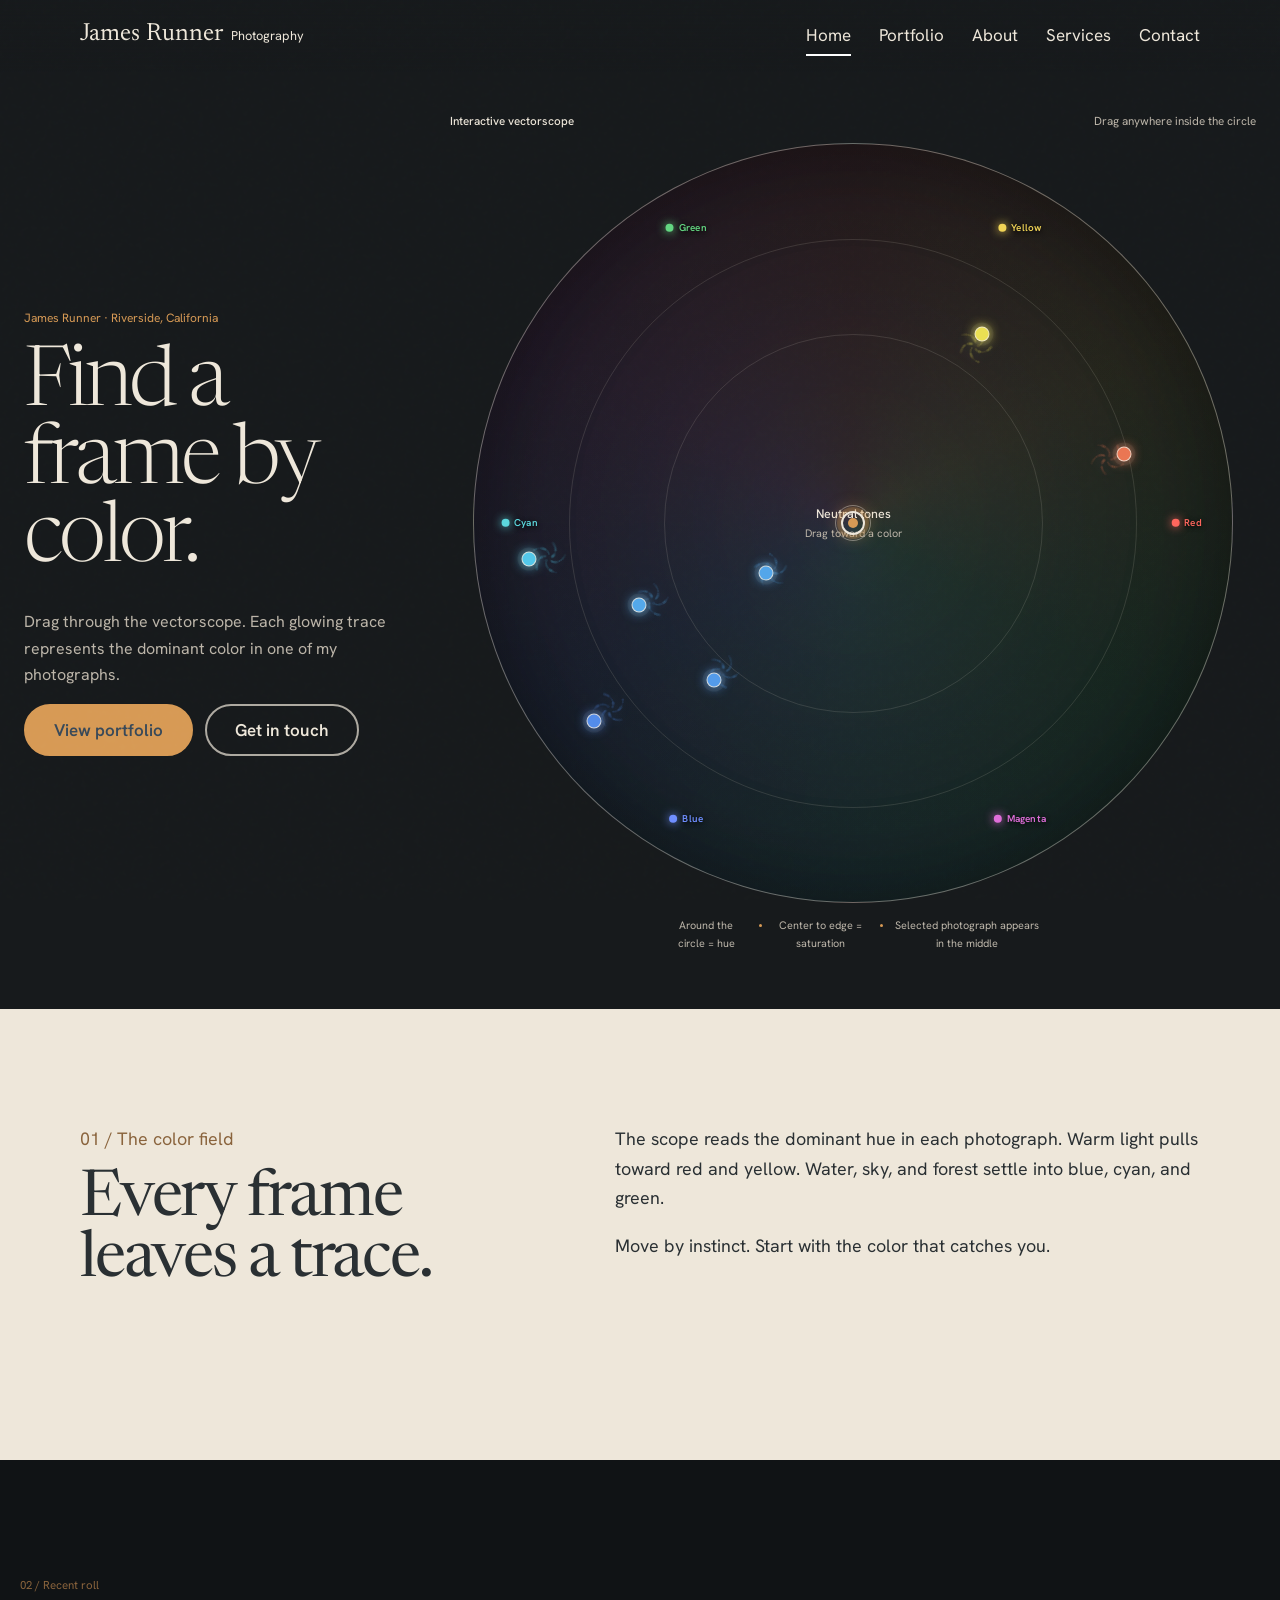
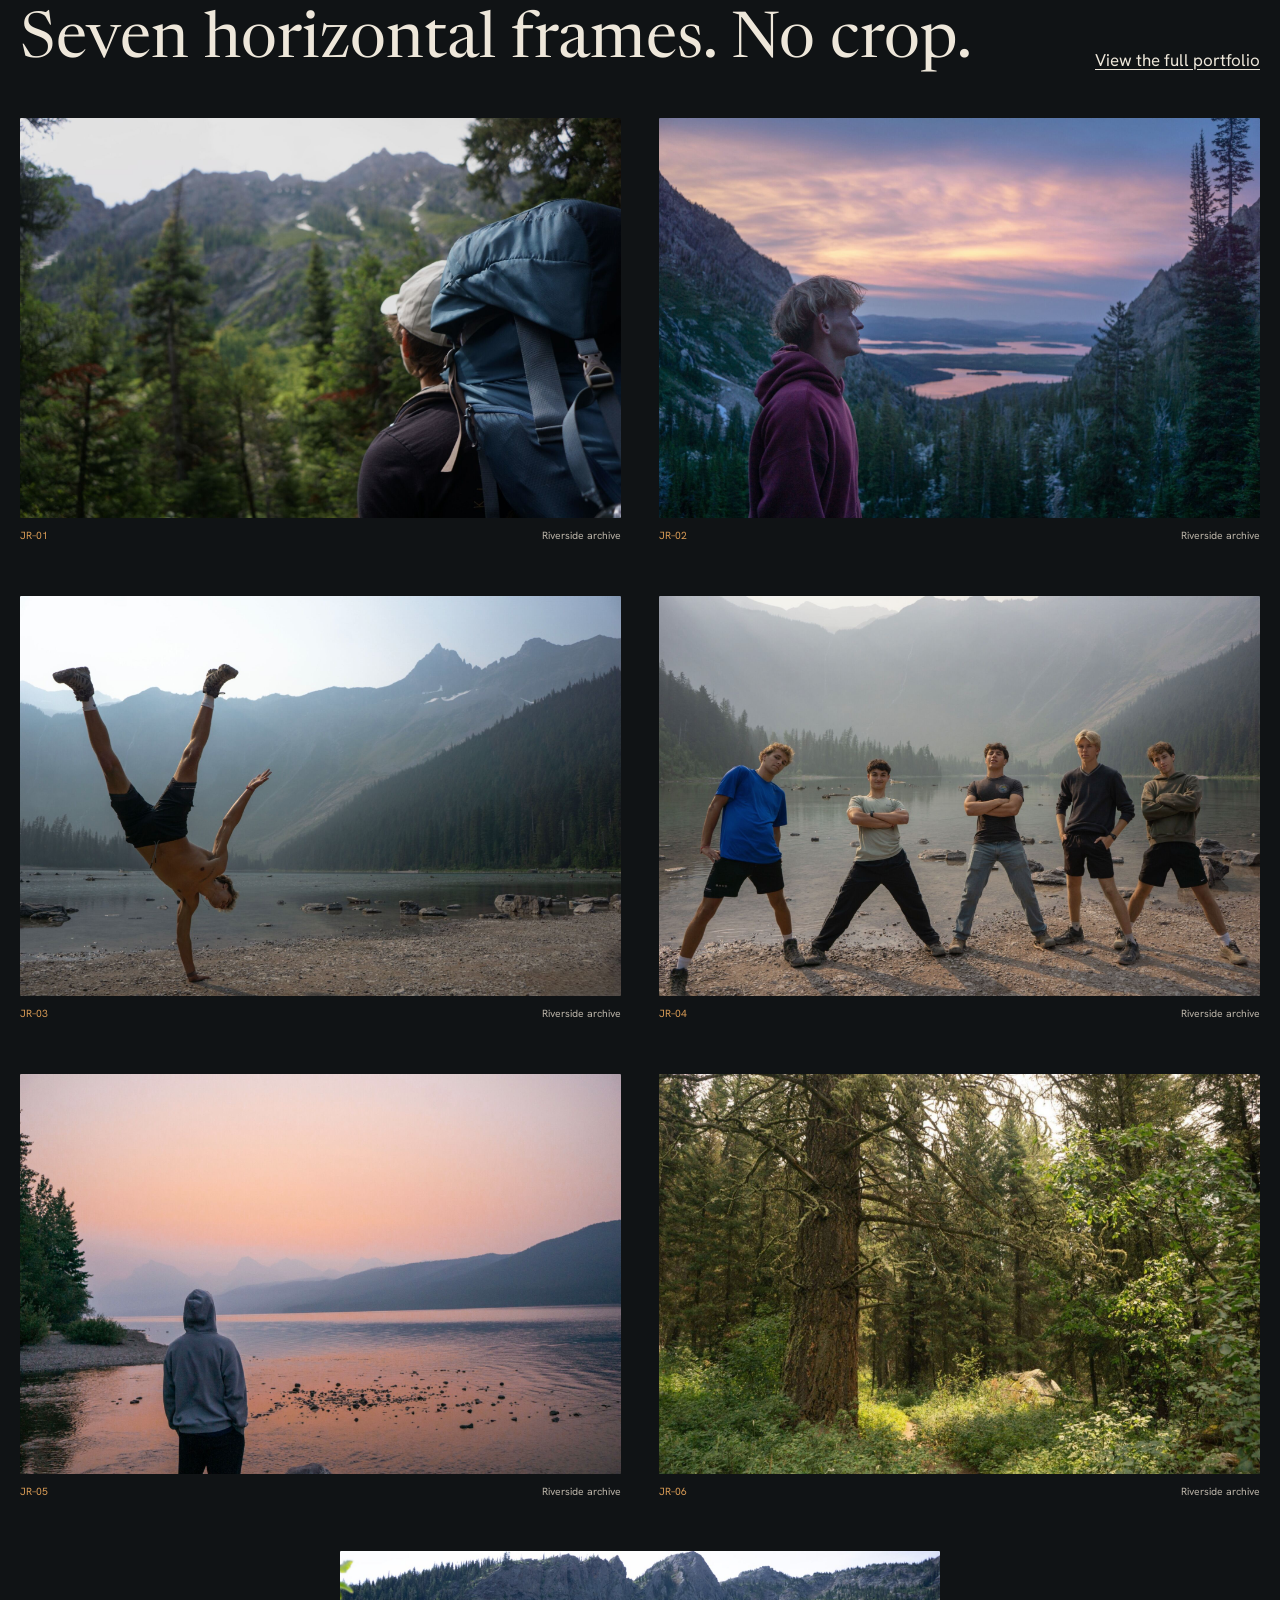
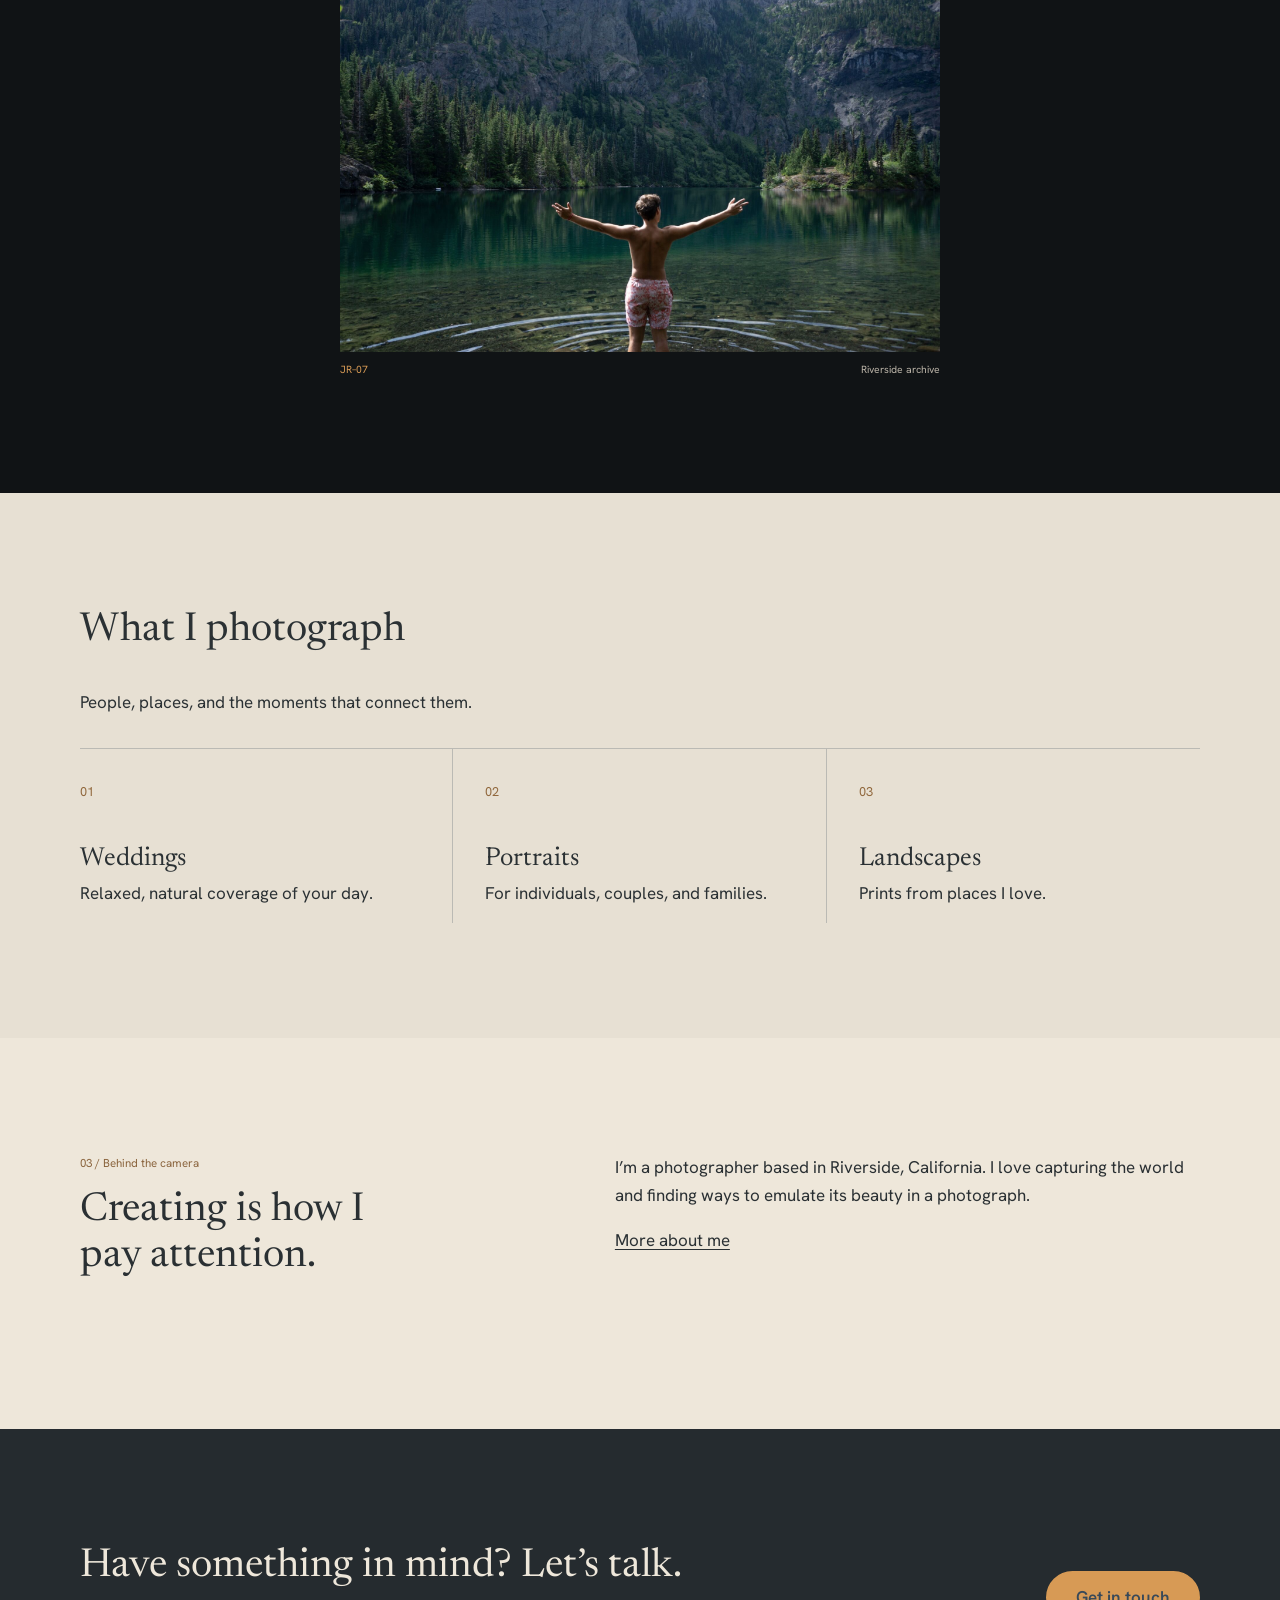
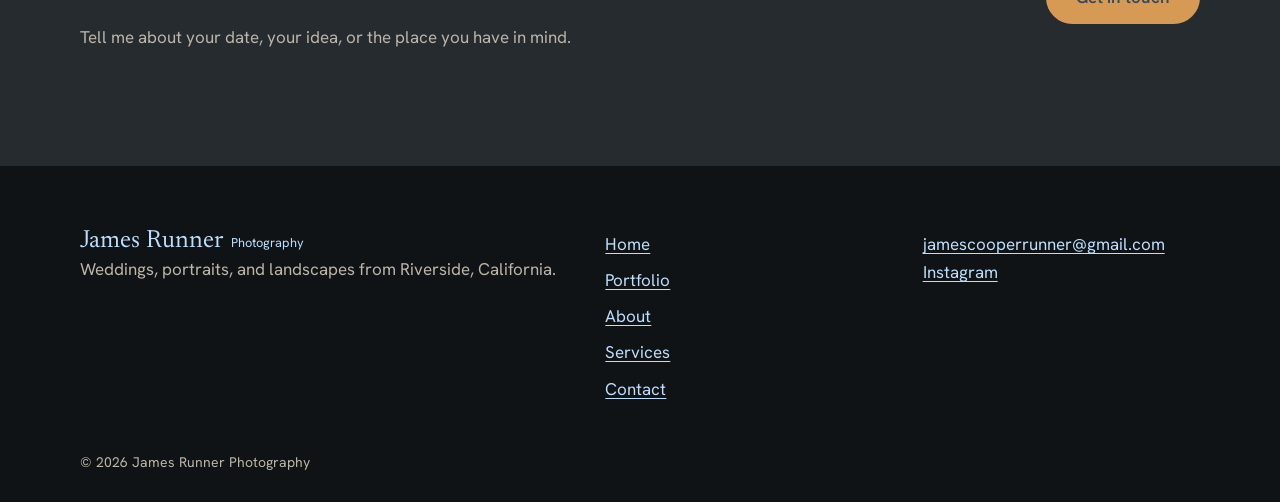
==== index.html @ fe7e08f4 "Add Trajan-style display typography" ====
<!doctype html>
<html lang="en">
<head>
  <meta charset="utf-8"><meta name="viewport" content="width=device-width,initial-scale=1">
  <title>James Runner Photography | Riverside, California</title>
  <meta name="description" content="Wedding, portrait, and landscape photography by James Runner in Riverside, California, arranged through color.">
  <link rel="canonical" href="https://jamesrunnerphotography.com/">
  <meta property="og:title" content="James Runner Photography"><meta property="og:description" content="Photography from Riverside, California, viewed through color.">
  <meta property="og:image" content="https://jamesrunnerphotography.com/images/og-share.jpg"><meta property="og:url" content="https://jamesrunnerphotography.com/"><meta name="twitter:card" content="summary_large_image">
  <link rel="icon" href="favicon.svg"><link rel="preconnect" href="https://fonts.googleapis.com"><link rel="preconnect" href="https://fonts.gstatic.com" crossorigin>
  <link href="https://fonts.googleapis.com/css2?family=Cinzel:wght@400;500;600&family=Hanken+Grotesk:wght@400;500;600&family=Newsreader:opsz,wght@6..72,300;6..72,400;6..72,500&display=swap" rel="stylesheet">
  <link rel="stylesheet" href="css/styles.css?v=20261123-9"><script src="js/main.js?v=20261123-9" defer></script>
  <script type="application/ld+json">{"@context":"https://schema.org","@type":"LocalBusiness","name":"James Runner Photography","url":"https://jamesrunnerphotography.com/","email":"jamescooperrunner@gmail.com","areaServed":"Riverside, California","sameAs":["https://www.instagram.com/jamesrunner.photography/"]}</script>
</head>
<body class="home-page scope-home darkroom-home">
  <a class="skip-link" href="#main">Skip to content</a>
  <header class="site-header"><div class="header-inner">
    <!-- Replace this wordmark with a logo image here if desired. -->
    <a class="wordmark" href="index.html"><strong>James Runner</strong><span>Photography</span></a>
    <button class="menu-button" aria-expanded="false" aria-controls="site-nav" aria-label="Open menu"><svg viewBox="0 0 24 24" fill="none" stroke="currentColor" stroke-width="1.5"><path d="M3 7h18M3 12h18M3 17h18"/></svg></button>
    <nav class="site-nav" id="site-nav"><a href="index.html" aria-current="page">Home</a><a href="portfolio.html">Portfolio</a><a href="about.html">About</a><a href="services.html">Services</a><a href="contact.html">Contact</a></nav>
  </div></header>
  <main id="main">
    <section class="scope-hero">
      <div class="scope-intro">
        <p class="scope-place">James Runner · Riverside, California</p>
        <h1>Find a frame by color.</h1>
        <p>Drag through the vectorscope. Each glowing trace represents the dominant color in one of my photographs.</p>
        <div class="actions"><a class="button primary" href="portfolio.html">View portfolio</a><a class="button light" href="contact.html">Get in touch</a></div>
      </div>
      <div class="vectorscope-wrap">
        <div class="vectorscope-heading"><p><strong>Interactive vectorscope</strong></p><p>Drag anywhere inside the circle</p></div>
        <div class="vectorscope" data-vectorscope aria-label="Interactive color scope. Drag the selector to find photographs with matching colors.">
          <div class="scope-ring ring-one" aria-hidden="true"></div><div class="scope-ring ring-two" aria-hidden="true"></div><div class="scope-crosshair" aria-hidden="true"></div>
          <span class="scope-axis axis-r" aria-hidden="true"><i></i>Red</span><span class="scope-axis axis-y" aria-hidden="true"><i></i>Yellow</span><span class="scope-axis axis-g" aria-hidden="true"><i></i>Green</span><span class="scope-axis axis-c" aria-hidden="true"><i></i>Cyan</span><span class="scope-axis axis-b" aria-hidden="true"><i></i>Blue</span><span class="scope-axis axis-m" aria-hidden="true"><i></i>Magenta</span>
          <canvas class="scope-trace" data-scope-trace width="780" height="780" aria-hidden="true"></canvas>
          <div class="scope-photos" data-scope-photos></div>
          <button class="scope-cursor" data-scope-cursor type="button" aria-label="Color selector. Use arrow keys to move." style="--cursor-x:50%;--cursor-y:50%"><span></span></button>
          <div class="scope-readout" data-scope-readout aria-live="polite"><strong>Neutral</strong><span>Move outward to choose a hue</span></div>
          <button class="scope-result" data-scope-result data-lightbox-category="featured" data-index="0" type="button" hidden aria-label="Open closest color match">
            <img data-scope-result-image src="" alt="">
            <span class="scope-result-caption"><span>Closest color match</span><strong data-scope-result-label></strong></span>
          </button>
          <p class="scope-status" data-scope-status aria-live="polite">Reading the color in each frame…</p>
        </div>
        <p class="scope-note"><span>Around the circle = hue</span><span>Center to edge = saturation</span><span>Selected photograph appears in the middle</span></p>
      </div>
    </section>
    <section class="section scope-explainer"><div class="container split-copy"><div><p class="section-index">01 / The color field</p><h2>Every frame leaves a trace.</h2></div><div><p>The scope reads the dominant hue in each photograph. Warm light pulls toward red and yellow. Water, sky, and forest settle into blue, cyan, and green.</p><p>Move by instinct. Start with the color that catches you.</p></div></div></section>
    <section class="section darkroom-roll"><div class="gallery-container"><div class="roll-heading"><div><p class="section-index">02 / Recent roll</p><h2>Seven horizontal frames. No crop.</h2></div><a href="portfolio.html">View the full portfolio</a></div><div class="contact-sheet" data-contact-sheet></div></div></section>
    <section class="section tint"><div class="container"><div class="section-head"><div><h2>What I photograph</h2><p>People, places, and the moments that connect them.</p></div></div><div class="category-grid quiet-grid">
      <a class="category-link" href="portfolio.html#weddings"><span class="category-number">01</span><h3>Weddings</h3><p>Relaxed, natural coverage of your day.</p></a>
      <a class="category-link" href="portfolio.html#portraits"><span class="category-number">02</span><h3>Portraits</h3><p>For individuals, couples, and families.</p></a>
      <a class="category-link" href="portfolio.html#landscapes"><span class="category-number">03</span><h3>Landscapes</h3><p>Prints from places I love.</p></a>
    </div></div></section>
    <section class="section maker-note"><div class="container split-copy"><div><p class="section-index">03 / Behind the camera</p><h2>Creating is how I pay attention.</h2></div><div><p>I’m a photographer based in Riverside, California. I love capturing the world and finding ways to emulate its beauty in a photograph.</p><a href="about.html">More about me</a></div></div></section>
    <section class="section cta"><div class="container"><div><h2>Have something in mind? Let’s talk.</h2><p>Tell me about your date, your idea, or the place you have in mind.</p></div><a class="button primary" href="contact.html">Get in touch</a></div></section>
  </main>
  <footer class="site-footer"><div class="container"><div class="footer-grid"><div><a class="wordmark" href="index.html"><strong>James Runner</strong><span>Photography</span></a><p>Weddings, portraits, and landscapes from Riverside, California.</p></div><nav class="footer-nav"><a href="index.html">Home</a><a href="portfolio.html">Portfolio</a><a href="about.html">About</a><a href="services.html">Services</a><a href="contact.html">Contact</a></nav><div><a href="mailto:jamescooperrunner@gmail.com">jamescooperrunner@gmail.com</a><p><a class="instagram" href="https://www.instagram.com/jamesrunner.photography/" rel="me">Instagram</a></p></div></div><p class="copyright">© <span data-year>2026</span> James Runner Photography</p></div></footer>
  <div class="lightbox" role="dialog" aria-modal="true" aria-label="Photo viewer" hidden><button class="lightbox-close" aria-label="Close photo viewer">×</button><button class="lightbox-prev" aria-label="Previous photo">‹</button><div class="lightbox-stage"><img class="lightbox-image" alt=""></div><button class="lightbox-next" aria-label="Next photo">›</button><div class="lightbox-meta" aria-live="polite"></div></div>
</body>
</html>
---- css/styles.css ----
:root{--slate:#384959;--steel:#6A89A7;--sky:#88BDF2;--pale:#BDDDFC;--accent:#F5B066;--accent-hover:#F8BC78;--mist:#F7FAFD;--tint:#DEEEFE;--white:#FFF;--line:rgba(106,137,167,.4);--serif:"Newsreader",Georgia,serif;--sans:"Hanken Grotesk",system-ui,sans-serif;--space:clamp(4rem,9vw,7.5rem)}
*{box-sizing:border-box}html{scroll-behavior:smooth}body{margin:0;background:var(--mist);color:var(--slate);font:400 1.0625rem/1.65 var(--sans);overflow-x:hidden}img{display:block;max-width:100%}a{color:inherit;text-decoration-thickness:.08em;text-underline-offset:.18em}a:hover{text-decoration-thickness:.14em}button,input,select,textarea{font:inherit;color:inherit}button{cursor:pointer}h1,h2,h3,p{margin-top:0}h1,h2,h3{font-family:var(--serif);font-weight:400}h1{font-size:clamp(2.25rem,6vw,3.5rem);line-height:1.08}h2{font-size:clamp(1.75rem,4vw,2.5rem);line-height:1.15}h3{font-size:clamp(1.375rem,3vw,1.625rem);line-height:1.2}p{max-width:62ch}.container{width:min(1120px,calc(100% - 40px));margin-inline:auto}.gallery-container{width:min(1320px,calc(100% - 40px));margin-inline:auto}.section{padding-block:var(--space)}.tint{background:var(--tint)}.skip-link{position:fixed;z-index:1000;left:16px;top:12px;transform:translateY(-160%);background:var(--white);padding:10px 16px;border:2px solid var(--slate)}.skip-link:focus{transform:none}.site-header{position:sticky;top:0;z-index:100;height:72px;background:var(--white);border-bottom:1px solid var(--line);transition:background .15s,color .15s}.home-page .site-header{position:fixed;width:100%;background:transparent;border-color:transparent;color:var(--white)}.home-page .site-header.scrolled,.home-page.menu-open .site-header{background:var(--white);border-color:var(--line);color:var(--slate)}.header-inner{width:min(1120px,calc(100% - 40px));height:100%;margin:auto;display:flex;align-items:center;justify-content:space-between;gap:24px}.wordmark{display:flex;align-items:baseline;gap:8px;text-decoration:none}.wordmark strong{font:400 1.55rem/1 var(--serif)}.wordmark span{font-size:.8rem}.site-nav{display:flex;align-items:center;gap:28px}.site-nav a{text-decoration:none;padding-block:20px;position:relative}.site-nav a[aria-current=page]:after{content:"";position:absolute;left:0;right:0;bottom:14px;height:2px;background:currentColor}.menu-button{display:none;min-width:48px;min-height:48px;border:0;background:transparent;color:inherit}.menu-button svg{width:28px;height:28px}.button{display:inline-flex;align-items:center;justify-content:center;min-height:48px;padding:10px 28px;border-radius:999px;border:2px solid var(--slate);font-weight:600;text-decoration:none;transition:background .15s,color .15s,border-color .15s}.button.primary{background:var(--accent);border-color:var(--accent);color:var(--slate)}.button.primary:hover{background:var(--accent-hover);border-color:var(--accent-hover)}.button.secondary{background:transparent}.button.secondary:hover{background:var(--sky);color:var(--slate)}.button.light{border-color:var(--white);color:var(--white)}.button.light:hover{border-color:var(--sky);background:var(--sky);color:var(--slate)}.actions{display:flex;gap:12px;flex-wrap:wrap}.hero{position:relative;min-height:88vh;min-height:88svh;display:flex;align-items:flex-end;color:var(--white);background:var(--slate);overflow:hidden}.hero>.photo-slot{position:absolute;inset:0;border-radius:0;animation:heroIn .6s ease both}.hero:after{content:"";position:absolute;inset:0;background:linear-gradient(90deg,rgba(56,73,89,.82),rgba(56,73,89,.1))}.hero-content{position:relative;z-index:1;padding-bottom:clamp(60px,9vw,112px);padding-top:140px;max-width:760px;animation:textUp .6s .25s ease both}.hero h1{font-size:clamp(2.75rem,8vw,5.5rem);font-weight:300;line-height:1.05;margin-bottom:20px}.hero p{font-size:clamp(1.05rem,2vw,1.25rem);margin-bottom:28px}.page-hero{padding:clamp(64px,8vw,96px) 0 48px;background:var(--mist)}.page-hero p{font-size:1.15rem}.photo-slot{position:relative;width:100%;overflow:hidden;border-radius:2px;background:var(--pale);break-inside:avoid}.photo-slot.alt{background:color-mix(in srgb,var(--sky) 45%,white)}.photo-slot.dark{background:var(--slate);color:var(--pale)}.photo-slot img{position:absolute;inset:0;width:100%;height:100%;object-fit:cover;z-index:2}.placeholder{position:absolute;inset:0;display:grid;place-content:center;text-align:center;padding:20px;color:var(--slate)}.dark .placeholder{color:var(--pale)}.placeholder svg{width:40px;height:40px;margin:0 auto 10px;color:var(--steel);stroke:currentColor;fill:none;stroke-width:1.5}.dark .placeholder svg{color:var(--pale)}.placeholder small{font-size:.875rem;line-height:1.5}.masonry{columns:2;column-gap:12px}.gallery-button{display:block;width:100%;padding:0;border:0;background:none;margin:0 0 12px;break-inside:avoid;border-radius:2px}.gallery-button:hover{opacity:.84}.section-head{display:flex;justify-content:space-between;align-items:end;gap:24px;margin-bottom:32px}.section-head p{margin-bottom:0}.center-action{text-align:center;margin-top:36px}.category-grid{display:grid;grid-template-columns:repeat(3,1fr);gap:24px}.category-link{display:block;text-decoration:none}.category-link .photo-slot{aspect-ratio:4/5;margin-bottom:16px}.category-link h3{margin-bottom:4px}.category-link p{margin-bottom:0}.category-link:hover img{opacity:.88}.split{display:grid;grid-template-columns:minmax(0,.82fr) minmax(0,1.18fr);gap:clamp(40px,7vw,96px);align-items:center}.portrait{aspect-ratio:4/5}.cta{background:var(--slate);color:var(--pale);text-align:left}.cta h2{color:var(--white)}.cta .container{display:flex;align-items:center;justify-content:space-between;gap:40px}.cta p{margin-bottom:0}.site-footer{background:var(--slate);color:var(--pale);padding:64px 0 28px}.footer-grid{display:grid;grid-template-columns:1.4fr .8fr .8fr;gap:40px}.footer-nav{display:grid;gap:8px}.site-footer a{color:var(--pale)}.site-footer a:hover{color:var(--sky)}.instagram{display:inline-flex;align-items:center;gap:8px}.instagram svg{width:20px;height:20px;stroke:currentColor;fill:none;stroke-width:1.5}.copyright{font-size:.875rem;margin:48px 0 0}.tabs{display:flex;gap:28px;border-bottom:1px solid var(--line);margin-bottom:40px;overflow:auto}.tab{min-height:48px;padding:8px 0;border:0;border-bottom:3px solid transparent;background:none;white-space:nowrap}.tab[aria-selected=true]{font-weight:600;border-color:var(--slate)}.tab-panel[hidden]{display:none}.panel-intro{margin-bottom:28px}.panel-link{display:inline-block;margin-top:24px}.lightbox{position:fixed;inset:0;z-index:1000;background:rgba(56,73,89,.96);color:var(--white);display:grid;grid-template-columns:64px 1fr 64px;grid-template-rows:64px 1fr 64px;align-items:center}.lightbox[hidden]{display:none}.lightbox-image{max-width:100%;max-height:calc(100vh - 150px);max-height:calc(100svh - 150px);margin:auto;object-fit:contain}.lightbox-close,.lightbox-prev,.lightbox-next{width:48px;height:48px;border:2px solid var(--pale);border-radius:999px;background:transparent;color:var(--white);font-size:1.6rem}.lightbox-close{grid-column:3;justify-self:center}.lightbox-prev{grid-row:2;justify-self:center}.lightbox-next{grid-column:3;grid-row:2;justify-self:center}.lightbox-stage{grid-column:2;grid-row:2;text-align:center;align-self:stretch;display:grid;place-items:center}.lightbox-meta{grid-column:2;grid-row:3;text-align:center;font-size:.875rem}.principles{display:grid;grid-template-columns:repeat(3,1fr);gap:32px;margin-top:72px;padding-top:48px;border-top:1px solid var(--line)}.principle svg,.check{width:28px;height:28px;stroke:var(--steel);fill:none;stroke-width:1.5}.services{display:grid;grid-template-columns:repeat(3,1fr)}.service{padding:0 32px;border-right:1px solid var(--line)}.service:first-child{padding-left:0}.service:last-child{border-right:0;padding-right:0}.price{font:400 1.7rem/1.2 var(--serif)}.included{list-style:none;padding:0;margin:24px 0 32px}.included li{display:flex;gap:10px;margin-bottom:10px}.included svg{width:20px;height:20px;flex:0 0 20px;stroke:var(--steel);fill:none;stroke-width:1.5}.steps{display:grid;grid-template-columns:repeat(4,1fr);gap:28px;counter-reset:steps}.step{counter-increment:steps;border-top:1px solid var(--line);padding-top:20px}.step:before{content:counter(steps);display:grid;place-items:center;width:36px;height:36px;border:1px solid var(--steel);border-radius:50%;margin-bottom:16px}.faq details{border-top:1px solid var(--line);padding:18px 0}.faq details:last-child{border-bottom:1px solid var(--line)}.faq summary{font-weight:600;cursor:pointer;min-height:44px}.faq p{margin:12px 0 4px}.contact-grid{display:grid;grid-template-columns:minmax(0,1.25fr) minmax(260px,.75fr);gap:clamp(48px,8vw,100px)}.field{margin-bottom:22px}.field label{display:block;font-weight:600;margin-bottom:7px}.field input,.field select,.field textarea{width:100%;background:var(--white);border:1px solid var(--steel);border-radius:6px;padding:12px 14px;min-height:48px}.field textarea{resize:vertical}.helper,.privacy,.error{font-size:.875rem;margin:6px 0 0}.error{color:#87351f}.honeypot{position:absolute!important;left:-9999px!important}.form-status{font-size:1.2rem}.direct-email{font:400 clamp(1.35rem,3vw,2rem)/1.25 var(--serif);overflow-wrap:anywhere}.anchor-offset{scroll-margin-top:100px}:focus-visible{outline:3px solid var(--slate);outline-offset:3px}.hero :focus-visible,.cta :focus-visible,.site-footer :focus-visible,.lightbox :focus-visible,.mobile-panel :focus-visible{outline-color:var(--pale)}
@keyframes heroIn{from{opacity:0}to{opacity:1}}@keyframes textUp{from{opacity:0;transform:translateY(12px)}to{opacity:1;transform:none}}
@media(min-width:721px){.masonry{columns:3}.home-page .site-header:not(.scrolled) .site-nav a[aria-current=page]:after{background:var(--white)}}
@media(max-width:1080px){.services{grid-template-columns:1fr}.service{padding:32px 0;border-right:0;border-bottom:1px solid var(--line)}.service:first-child{padding-top:0}.service:last-child{border-bottom:0}.steps{grid-template-columns:repeat(2,1fr)}}
@media(max-width:720px){.container,.gallery-container,.header-inner{width:min(100% - 40px,1120px)}.site-nav{position:fixed;left:0;right:0;top:72px;background:var(--slate);color:var(--white);padding:20px;display:none;flex-direction:column;align-items:stretch;gap:0}.site-nav.open{display:flex}.site-nav a{font:400 1.8rem/1.2 var(--serif);padding:14px}.site-nav a[aria-current=page]:after{left:14px;right:auto;width:40px;bottom:8px}.menu-button{display:grid;place-items:center}.category-grid,.split,.principles,.contact-grid{grid-template-columns:1fr}.category-grid{gap:44px}.split{gap:36px}.principles{gap:28px}.cta .container{display:block}.cta .button{margin-top:24px}.footer-grid{grid-template-columns:1fr}.section-head{display:block}.steps{grid-template-columns:1fr}.lightbox{grid-template-columns:56px 1fr 56px}.lightbox-image{max-height:calc(100svh - 170px)}.hero:after{background:rgba(56,73,89,.58)}}
@media(prefers-reduced-motion:reduce){html{scroll-behavior:auto}.hero>.photo-slot,.hero-content{animation:none}.site-header,.button{transition:none}}

/* Color-field home */
.scope-home{background:var(--slate)}.scope-home .site-header{color:var(--white)}
.scope-hero{min-height:100vh;min-height:100svh;padding:112px max(20px,calc((100vw - 1440px)/2)) 56px;display:grid;grid-template-columns:minmax(300px,.7fr) minmax(580px,1.3fr);align-items:center;gap:clamp(32px,5vw,88px);background:var(--slate);color:var(--white)}
.scope-intro{position:relative;z-index:4;max-width:560px}.scope-place{color:var(--pale);font-size:.875rem;margin-bottom:18px}.scope-intro h1{font-size:clamp(3.2rem,6.7vw,6.8rem);font-weight:300;line-height:.94;max-width:8.5ch;margin-bottom:28px}.scope-intro>p:not(.scope-place){color:var(--pale);font-size:clamp(1.05rem,1.5vw,1.25rem);max-width:45ch}
.vectorscope-wrap{min-width:0;align-self:center}.vectorscope-heading{display:flex;justify-content:space-between;gap:20px;color:var(--pale);font-size:.875rem;margin-bottom:12px}.vectorscope-heading p{margin:0}
.vectorscope{position:relative;width:min(100%,780px);aspect-ratio:1;margin-inline:auto;border:1px solid rgba(189,221,252,.5);border-radius:50%;background:radial-gradient(circle,rgba(56,73,89,.72) 0 11%,transparent 42%),conic-gradient(rgba(238,194,92,.23) 0 16.666%,rgba(237,104,104,.24) 16.666% 33.333%,rgba(193,105,181,.23) 33.333% 50%,rgba(98,130,216,.24) 50% 66.666%,rgba(77,180,190,.22) 66.666% 83.333%,rgba(91,184,123,.22) 83.333% 100%);touch-action:none}
.scope-ring{position:absolute;border:1px solid rgba(189,221,252,.22);border-radius:50%;inset:25%}.scope-ring.ring-two{inset:12.5%}.scope-crosshair{position:absolute;inset:0;background:linear-gradient(90deg,transparent calc(50% - .5px),rgba(189,221,252,.16) 50%,transparent calc(50% + .5px)),linear-gradient(0deg,transparent calc(50% - .5px),rgba(189,221,252,.16) 50%,transparent calc(50% + .5px));border-radius:50%}
.scope-axis{position:absolute;z-index:1;color:rgba(189,221,252,.72);font-size:.75rem;font-weight:600;transform:translate(-50%,-50%)}.axis-r{left:94%;top:50%}.axis-y{left:72%;top:11%}.axis-g{left:28%;top:11%}.axis-c{left:6%;top:50%}.axis-b{left:28%;top:89%}.axis-m{left:72%;top:89%}
.scope-photos{position:absolute;inset:0}.scope-photo{--x:50%;--y:50%;position:absolute;z-index:3;left:var(--x);top:var(--y);width:clamp(68px,7.8vw,112px);aspect-ratio:3/2;padding:0;border:2px solid rgba(255,255,255,.82);border-radius:2px;background:var(--slate);overflow:hidden;transform:translate(-50%,-50%);transition:opacity .12s,border-color .12s,transform .12s}.scope-photo:hover,.scope-photo:focus-visible{z-index:8;border-color:var(--accent);transform:translate(-50%,-50%) scale(1.08)}.scope-photo img{width:100%;height:100%;object-fit:cover}.scope-photo .scope-swatch{position:absolute;right:5px;bottom:5px;width:12px;height:12px;border:1px solid rgba(255,255,255,.8);border-radius:50%;background:var(--photo-color,var(--steel))}
.scope-status{position:absolute;left:50%;top:50%;transform:translate(-50%,-50%);font-size:.8rem;color:var(--pale);text-align:center}.scope-status[hidden]{display:none}.scope-note{color:var(--pale);font-size:.8rem;text-align:center;margin:14px auto 0}
.scope-trace{position:absolute;inset:3%;width:94%;height:94%;border-radius:50%;opacity:.72;pointer-events:none}
.vectorscope.is-exploring{cursor:crosshair;touch-action:none}
.scope-cursor{--cursor-x:50%;--cursor-y:50%;--cursor-color:var(--pale);position:absolute;z-index:12;left:var(--cursor-x);top:var(--cursor-y);width:30px;height:30px;padding:0;border:2px solid var(--white);border-radius:50%;background:var(--cursor-color);transform:translate(-50%,-50%);box-shadow:0 0 0 7px rgba(255,255,255,.13);touch-action:none;cursor:grab;transition:background .1s,box-shadow .1s}
.scope-cursor:active{cursor:grabbing;box-shadow:0 0 0 10px rgba(255,255,255,.16)}.scope-cursor span{display:none}
.scope-cursor:focus-visible{outline-color:var(--pale)}
.scope-readout{position:absolute;z-index:2;left:50%;top:50%;width:130px;min-height:58px;display:flex;flex-direction:column;justify-content:center;gap:1px;transform:translate(-50%,-50%);text-align:center;color:var(--pale);pointer-events:none}
.scope-readout strong{font-size:.78rem;color:var(--white)}.scope-readout span{font-size:.68rem}
.scope-result{position:absolute;z-index:8;left:50%;top:50%;width:clamp(210px,23vw,310px);margin:0;padding:0;transform:translate(-50%,-50%);border:2px solid var(--accent);border-radius:2px;background:var(--slate);color:var(--pale);overflow:hidden;text-align:left}
.scope-result[hidden]{display:none}.scope-result img{display:block;width:100%;aspect-ratio:3/2;object-fit:cover}.scope-result-caption{display:flex;justify-content:space-between;align-items:baseline;gap:12px;padding:8px 10px;color:var(--pale);font-size:.65rem}.scope-result-caption>span{white-space:nowrap}.scope-result-caption strong{color:var(--white);font-size:.72rem;text-align:right}
.scope-photo.is-match{z-index:7;border-color:var(--accent);opacity:0!important;transform:translate(-50%,-50%) scale(.9)}
.scope-photo.is-second{z-index:7;opacity:.8!important;transform:translate(-50%,-50%) scale(1.03)}
.vectorscope.is-exploring .scope-photo:not(.is-match):not(.is-second){opacity:.1;filter:saturate(.35);transform:translate(-50%,-50%) scale(.88)}
.split-copy{display:grid;grid-template-columns:minmax(260px,.85fr) minmax(320px,1.15fr);gap:clamp(36px,8vw,120px);align-items:start}.split-copy h2{max-width:13ch}.quiet-grid{gap:0;border-top:1px solid var(--line)}.quiet-grid .category-link{padding:32px 32px 16px;border-right:1px solid var(--line)}.quiet-grid .category-link:first-child{padding-left:0}.quiet-grid .category-link:last-child{border-right:0}.category-number{display:block;color:var(--steel);font-size:.8rem;margin-bottom:42px}
@media(max-width:1080px){.scope-hero{grid-template-columns:1fr;padding-top:140px}.scope-intro{max-width:760px}.scope-intro h1{max-width:12ch}.vectorscope{width:min(92vw,760px)}}
@media(max-width:720px){.scope-hero{padding:112px 20px 64px;gap:52px}.scope-intro h1{font-size:clamp(3.25rem,15vw,5.2rem)}.vectorscope-heading{display:block}.vectorscope-heading p+p{margin-top:4px}.vectorscope{width:calc(100vw - 56px)}.scope-photo{width:clamp(62px,21vw,86px)}.scope-note{max-width:32ch}.split-copy{grid-template-columns:1fr;gap:20px}.quiet-grid .category-link,.quiet-grid .category-link:first-child{padding:28px 0;border-right:0;border-bottom:1px solid var(--line)}.quiet-grid .category-link:last-child{border-bottom:0}.category-number{margin-bottom:20px}}

/* Cinematic digital darkroom */
.darkroom-home{--ink:#171a1c;--ink-soft:#202529;--cream:#eee7da;--cream-dim:#bcb5a9;--amber:#d79a55;background:var(--ink);color:var(--cream)}
.darkroom-home:before{content:"";position:fixed;z-index:9999;inset:0;pointer-events:none;opacity:.035;background-image:url("data:image/svg+xml,%3Csvg viewBox='0 0 180 180' xmlns='http://www.w3.org/2000/svg'%3E%3Cfilter id='n'%3E%3CfeTurbulence type='fractalNoise' baseFrequency='.9' numOctaves='3' stitchTiles='stitch'/%3E%3C/filter%3E%3Crect width='100%25' height='100%25' filter='url(%23n)' opacity='.9'/%3E%3C/svg%3E");mix-blend-mode:soft-light}
.darkroom-home .site-header{background:linear-gradient(180deg,rgba(23,26,28,.9),transparent);border-color:transparent;color:var(--cream)}
.darkroom-home .site-header.scrolled,.darkroom-home.menu-open .site-header{background:rgba(23,26,28,.97);border-color:rgba(238,231,218,.16);color:var(--cream)}
.darkroom-home .scope-hero{min-height:100vh;min-height:100svh;padding:112px max(24px,calc((100vw - 1480px)/2)) 56px;grid-template-columns:minmax(300px,.62fr) minmax(610px,1.38fr);gap:clamp(40px,5vw,88px);background:var(--ink)}
.darkroom-home .scope-intro{max-width:500px}.darkroom-home .scope-place{color:var(--amber);font-size:.75rem}.darkroom-home .scope-intro h1{max-width:8ch;font-size:clamp(3.7rem,6.5vw,6.9rem);color:var(--cream);letter-spacing:-.045em}.darkroom-home .scope-intro>p:not(.scope-place){color:var(--cream-dim);font-size:clamp(1rem,1.25vw,1.16rem)}
.darkroom-home .button.primary{background:var(--amber);border-color:var(--amber)}.darkroom-home .button.primary:hover{background:#e5ad6e;border-color:#e5ad6e}.darkroom-home .button.light{border-color:rgba(238,231,218,.7);color:var(--cream)}
.darkroom-home .vectorscope-heading{color:var(--cream-dim);font-size:.73rem}.darkroom-home .vectorscope-heading strong{color:var(--cream);font-weight:500}
.darkroom-home .vectorscope{width:min(100%,760px);background:radial-gradient(circle,rgba(238,231,218,.035) 0 2%,transparent 2.5%),conic-gradient(from 0deg,rgba(239,77,77,.08),rgba(238,200,72,.08),rgba(64,210,112,.08),rgba(65,207,213,.08),rgba(79,116,232,.09),rgba(214,76,208,.08),rgba(239,77,77,.08)),radial-gradient(circle,rgba(40,47,51,.58),rgba(10,12,14,.94));border-color:rgba(238,231,218,.38);box-shadow:inset 0 0 90px rgba(0,0,0,.34)}
.darkroom-home .scope-ring{border-color:rgba(238,231,218,.13)}.darkroom-home .scope-crosshair{background:linear-gradient(90deg,transparent calc(50% - .5px),rgba(238,231,218,.11) 50%,transparent calc(50% + .5px)),linear-gradient(0deg,transparent calc(50% - .5px),rgba(238,231,218,.11) 50%,transparent calc(50% + .5px))}
.darkroom-home .scope-axis{display:flex;align-items:center;gap:5px;color:var(--cream);font-size:.62rem;letter-spacing:.02em;text-shadow:0 1px 5px #000}.darkroom-home .scope-axis i{display:block;width:8px;height:8px;border-radius:50%;background:currentColor;box-shadow:0 0 10px currentColor}.darkroom-home .axis-r{color:#ff665d}.darkroom-home .axis-y{color:#f1d456}.darkroom-home .axis-g{color:#63d681}.darkroom-home .axis-c{color:#5bd7dd}.darkroom-home .axis-b{color:#6f8eff}.darkroom-home .axis-m{color:#df6ed9}.darkroom-home .scope-trace{opacity:1;filter:drop-shadow(0 0 5px rgba(136,189,242,.42))}
.darkroom-home .scope-photo{width:15px;height:15px;aspect-ratio:1;border:1px solid rgba(238,231,218,.8);border-radius:50%;background:var(--photo-color,var(--amber));box-shadow:0 0 0 4px rgba(238,231,218,.06),0 0 12px var(--photo-color,var(--amber));overflow:visible}
.darkroom-home .scope-photo img,.darkroom-home .scope-photo .scope-swatch{display:none}.darkroom-home .scope-photo:hover,.darkroom-home .scope-photo:focus-visible{width:22px;height:22px;background:var(--photo-color);border-color:var(--cream);transform:translate(-50%,-50%)}
.darkroom-home .scope-photo.is-match{opacity:0!important}.darkroom-home .scope-photo.is-second{opacity:1!important;transform:translate(-50%,-50%) scale(1.25)}.darkroom-home .vectorscope.is-exploring .scope-photo:not(.is-match):not(.is-second){opacity:.28;filter:none;transform:translate(-50%,-50%)}
.darkroom-home .scope-cursor{width:24px;height:24px;background:transparent;border:2px solid var(--cream);box-shadow:0 0 0 4px rgba(215,154,85,.25),0 0 18px rgba(215,154,85,.7)}.darkroom-home .scope-cursor:before{content:"";position:absolute;inset:5px;border-radius:50%;background:var(--amber)}.darkroom-home .scope-cursor:after{content:"";position:absolute;inset:-8px;border:1px solid rgba(238,231,218,.4);border-radius:50%}.darkroom-home .scope-cursor:active{box-shadow:0 0 0 9px rgba(215,154,85,.18)}
.darkroom-home .scope-readout{color:var(--cream-dim)}.darkroom-home .scope-readout strong{color:var(--cream);font-weight:500}
.darkroom-home .scope-result{z-index:8;width:clamp(260px,27vw,390px);border:1px solid rgba(238,231,218,.58);background:#101315;color:var(--cream);box-shadow:0 18px 70px rgba(0,0,0,.42)}
.darkroom-home .scope-result img{aspect-ratio:3/2}.darkroom-home .scope-result-caption{border-top:1px solid rgba(238,231,218,.12);padding:9px 11px;color:var(--cream-dim);font-size:.62rem}.darkroom-home .scope-result-caption strong{color:var(--amber);font-weight:500}
.darkroom-home .scope-note{display:flex;justify-content:center;gap:28px;color:var(--cream-dim);font-size:.68rem}.darkroom-home .scope-note span{position:relative}.darkroom-home .scope-note span+span:before{content:"";position:absolute;left:-15px;top:.65em;width:3px;height:3px;border-radius:50%;background:var(--amber)}
.darkroom-home .scope-explainer{background:var(--cream);color:#2a3033}.section-index{margin-bottom:16px;color:#8a643d;font-size:.72rem}.darkroom-home .scope-explainer h2{font-size:clamp(2.6rem,5vw,5.2rem);line-height:.95;letter-spacing:-.035em}.darkroom-home .scope-explainer p{font-size:clamp(1rem,1.4vw,1.18rem)}
.darkroom-roll{background:#101315;color:var(--cream)}.roll-heading{display:flex;align-items:end;justify-content:space-between;gap:30px;margin-bottom:44px}.roll-heading h2{font-size:clamp(2.5rem,5vw,5rem);line-height:1;margin:0}.roll-heading a{color:var(--cream)}
.contact-sheet{display:grid;grid-template-columns:repeat(2,minmax(0,1fr));gap:clamp(26px,4vw,58px) clamp(18px,3vw,40px)}.contact-frame{position:relative;padding:0;border:0;background:transparent;color:var(--cream);text-align:left}.contact-frame:last-child{grid-column:1/-1;width:calc(50% - clamp(9px,1.5vw,20px));justify-self:center}.contact-frame img{display:block;width:100%;height:auto;aspect-ratio:auto;object-fit:contain;border-radius:1px;filter:saturate(.92);transition:filter .12s,opacity .12s}.contact-frame:hover img,.contact-frame:focus-visible img{filter:saturate(1.08)}.frame-meta{display:flex;justify-content:space-between;padding-top:9px;color:var(--cream-dim);font-size:.65rem}.frame-meta span:first-child{color:var(--amber)}
.darkroom-home .tint{background:#e7e0d3;color:#2b3134}.darkroom-home .quiet-grid{border-color:rgba(56,73,89,.25)}.darkroom-home .quiet-grid .category-link{border-color:rgba(56,73,89,.25)}.darkroom-home .category-number{color:#91683d}
.darkroom-home main>.section:not(.scope-explainer):not(.darkroom-roll):not(.tint):not(.cta){background:var(--cream);color:#2a3033}
.darkroom-home .cta{background:#252b2f;color:var(--cream-dim)}.darkroom-home .cta h2{color:var(--cream)}.darkroom-home .site-footer{background:#101315;color:var(--cream-dim)}
@media(max-width:1080px){.darkroom-home .scope-hero{grid-template-columns:1fr;padding-top:132px}.darkroom-home .scope-intro{max-width:720px}.darkroom-home .scope-intro h1{max-width:10ch}.darkroom-home .vectorscope{width:min(88vw,760px)}}
@media(max-width:720px){.darkroom-home .scope-hero{padding:108px 20px 54px}.darkroom-home .scope-intro h1{font-size:clamp(3.4rem,16vw,5.4rem)}.darkroom-home .vectorscope{width:calc(100vw - 48px)}.darkroom-home .scope-result{width:min(65vw,270px)}.darkroom-home .scope-axis{font-size:0}.darkroom-home .scope-axis i{width:9px;height:9px}.darkroom-home .scope-note{display:block;text-align:left}.darkroom-home .scope-note span{display:block;margin:4px 0}.darkroom-home .scope-note span+span:before{display:none}.roll-heading{display:block}.roll-heading a{display:inline-block;margin-top:18px}.contact-sheet{grid-template-columns:1fr;gap:30px}.contact-frame:last-child{grid-column:auto;width:100%}}
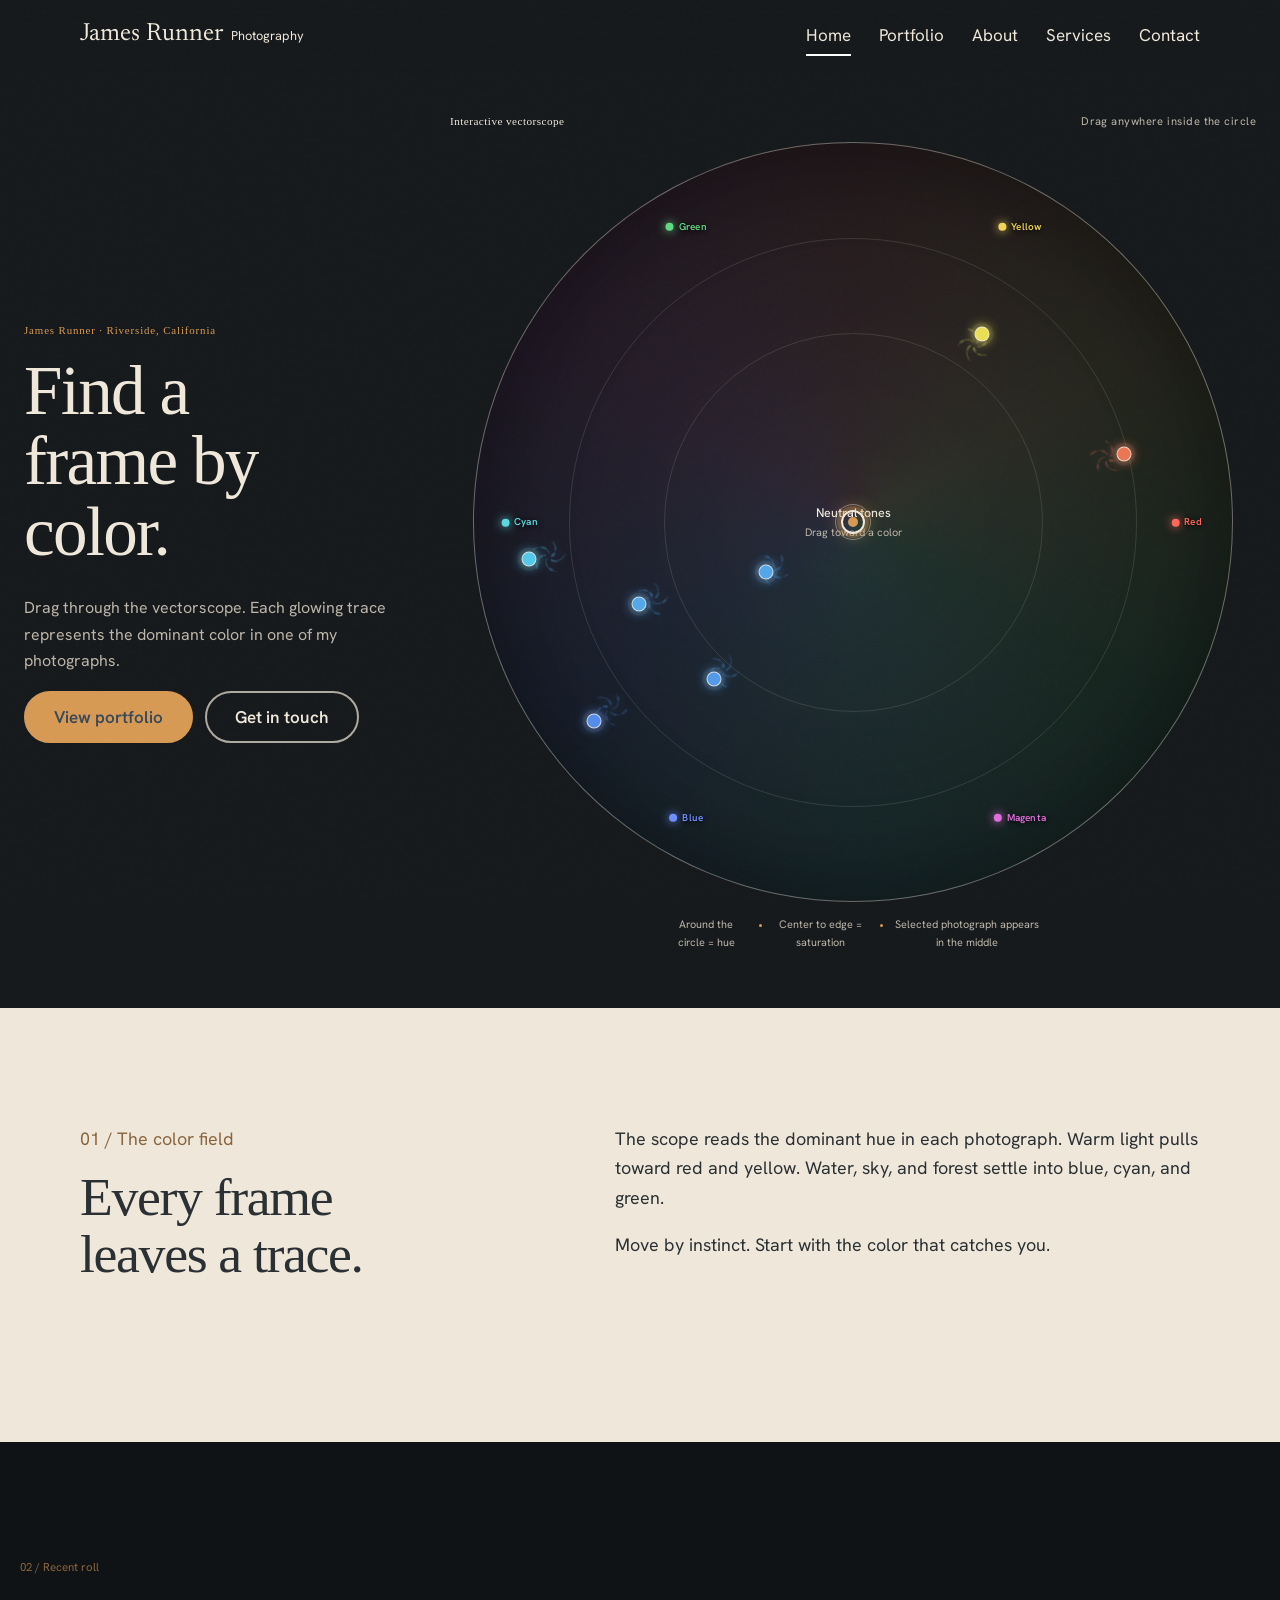
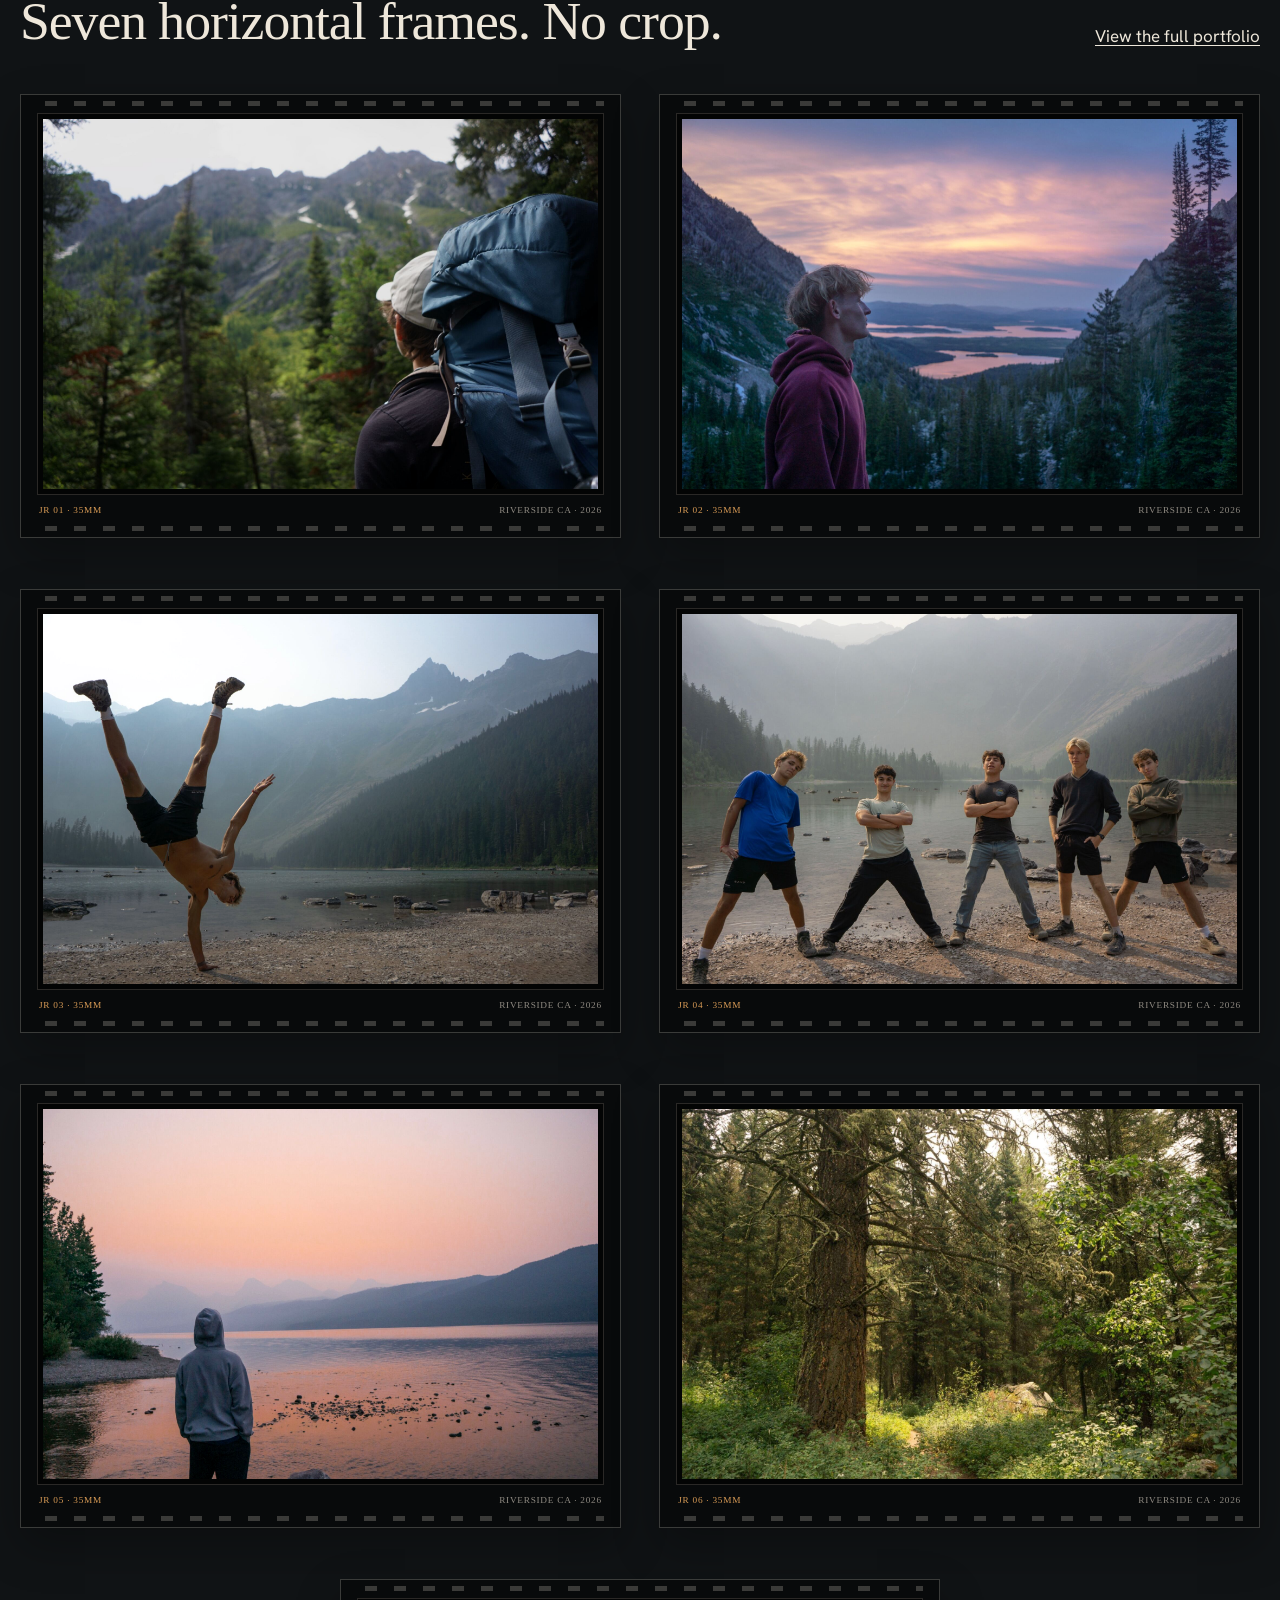
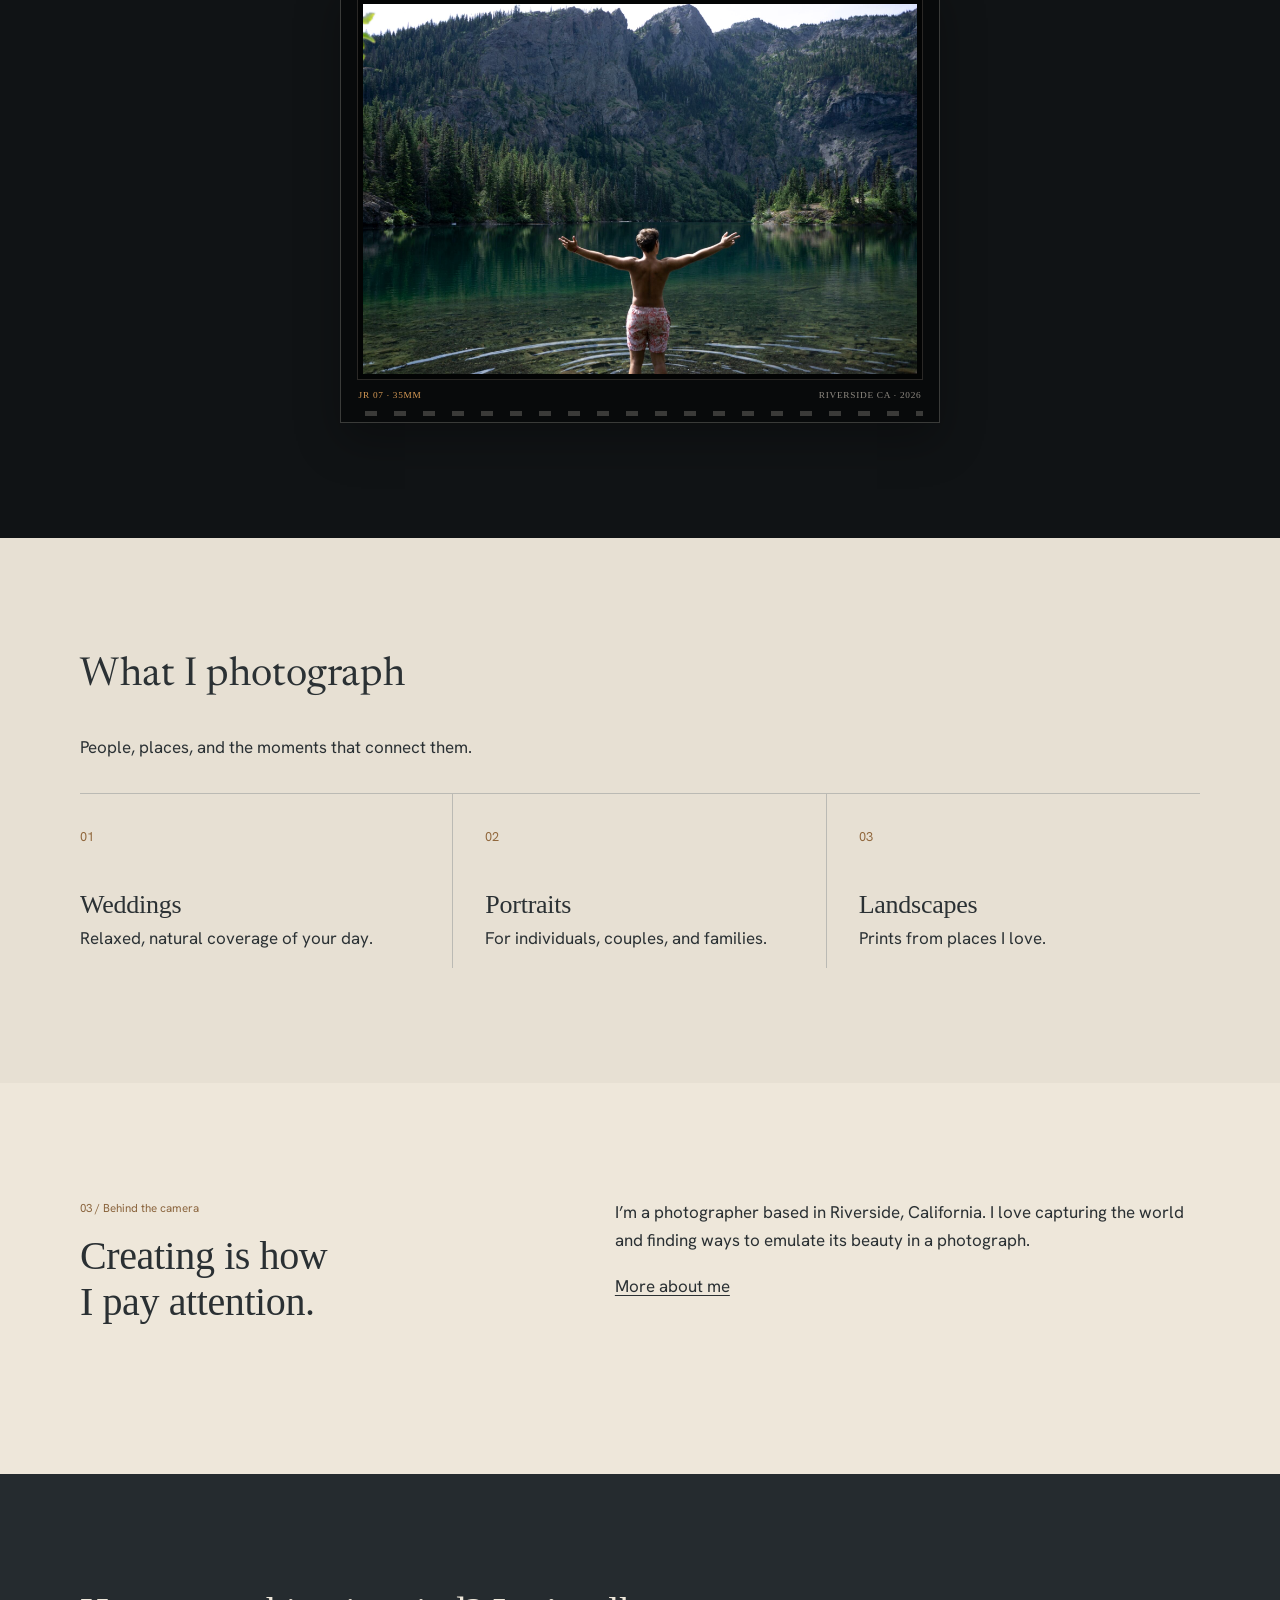
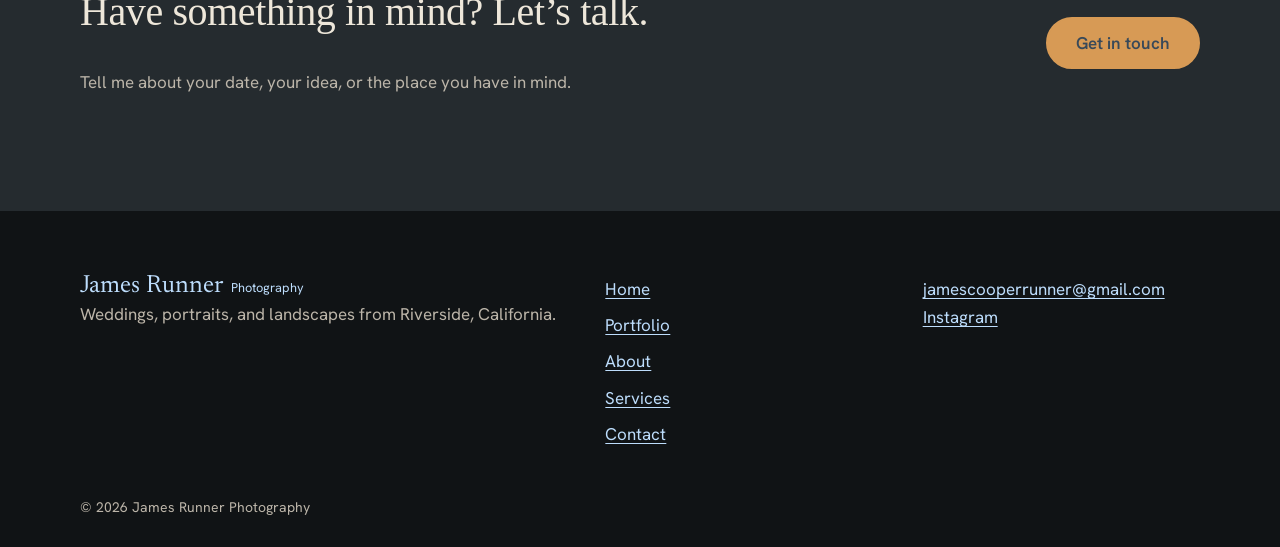
==== commit a6687dbd: "Load Ribes display typography" ====
--- a/index.html
+++ b/index.html
@@ -8,8 +8,8 @@
   <meta property="og:title" content="James Runner Photography"><meta property="og:description" content="Photography from Riverside, California, viewed through color.">
   <meta property="og:image" content="https://jamesrunnerphotography.com/images/og-share.jpg"><meta property="og:url" content="https://jamesrunnerphotography.com/"><meta name="twitter:card" content="summary_large_image">
   <link rel="icon" href="favicon.svg"><link rel="preconnect" href="https://fonts.googleapis.com"><link rel="preconnect" href="https://fonts.gstatic.com" crossorigin>
-  <link href="https://fonts.googleapis.com/css2?family=Cinzel:wght@400;500;600&family=Hanken+Grotesk:wght@400;500;600&family=Newsreader:opsz,wght@6..72,300;6..72,400;6..72,500&display=swap" rel="stylesheet">
-  <link rel="stylesheet" href="css/styles.css?v=20261123-9"><script src="js/main.js?v=20261123-9" defer></script>
+  <link href="https://fonts.googleapis.com/css2?family=Hanken+Grotesk:wght@400;500;600&family=Newsreader:opsz,wght@6..72,300;6..72,400;6..72,500&display=swap" rel="stylesheet">
+  <link rel="stylesheet" href="css/styles.css?v=20261123-10"><script src="js/main.js?v=20261123-9" defer></script>
   <script type="application/ld+json">{"@context":"https://schema.org","@type":"LocalBusiness","name":"James Runner Photography","url":"https://jamesrunnerphotography.com/","email":"jamescooperrunner@gmail.com","areaServed":"Riverside, California","sameAs":["https://www.instagram.com/jamesrunner.photography/"]}</script>
 </head>
 <body class="home-page scope-home darkroom-home">
--- a/css/styles.css
+++ b/css/styles.css
@@ -33,14 +33,14 @@
 @media(max-width:720px){.scope-hero{padding:112px 20px 64px;gap:52px}.scope-intro h1{font-size:clamp(3.25rem,15vw,5.2rem)}.vectorscope-heading{display:block}.vectorscope-heading p+p{margin-top:4px}.vectorscope{width:calc(100vw - 56px)}.scope-photo{width:clamp(62px,21vw,86px)}.scope-note{max-width:32ch}.split-copy{grid-template-columns:1fr;gap:20px}.quiet-grid .category-link,.quiet-grid .category-link:first-child{padding:28px 0;border-right:0;border-bottom:1px solid var(--line)}.quiet-grid .category-link:last-child{border-bottom:0}.category-number{margin-bottom:20px}}
 
 /* Cinematic digital darkroom */
-.darkroom-home{--ink:#171a1c;--ink-soft:#202529;--cream:#eee7da;--cream-dim:#bcb5a9;--amber:#d79a55;background:var(--ink);color:var(--cream)}
+.darkroom-home{--ink:#171a1c;--ink-soft:#202529;--cream:#eee7da;--cream-dim:#bcb5a9;--amber:#d79a55;--display:"Trajan Pro 3","Trajan Pro","Cinzel",Georgia,serif;background:var(--ink);color:var(--cream)}
 .darkroom-home:before{content:"";position:fixed;z-index:9999;inset:0;pointer-events:none;opacity:.035;background-image:url("data:image/svg+xml,%3Csvg viewBox='0 0 180 180' xmlns='http://www.w3.org/2000/svg'%3E%3Cfilter id='n'%3E%3CfeTurbulence type='fractalNoise' baseFrequency='.9' numOctaves='3' stitchTiles='stitch'/%3E%3C/filter%3E%3Crect width='100%25' height='100%25' filter='url(%23n)' opacity='.9'/%3E%3C/svg%3E");mix-blend-mode:soft-light}
 .darkroom-home .site-header{background:linear-gradient(180deg,rgba(23,26,28,.9),transparent);border-color:transparent;color:var(--cream)}
 .darkroom-home .site-header.scrolled,.darkroom-home.menu-open .site-header{background:rgba(23,26,28,.97);border-color:rgba(238,231,218,.16);color:var(--cream)}
 .darkroom-home .scope-hero{min-height:100vh;min-height:100svh;padding:112px max(24px,calc((100vw - 1480px)/2)) 56px;grid-template-columns:minmax(300px,.62fr) minmax(610px,1.38fr);gap:clamp(40px,5vw,88px);background:var(--ink)}
-.darkroom-home .scope-intro{max-width:500px}.darkroom-home .scope-place{color:var(--amber);font-size:.75rem}.darkroom-home .scope-intro h1{max-width:8ch;font-size:clamp(3.7rem,6.5vw,6.9rem);color:var(--cream);letter-spacing:-.045em}.darkroom-home .scope-intro>p:not(.scope-place){color:var(--cream-dim);font-size:clamp(1rem,1.25vw,1.16rem)}
+.darkroom-home .scope-intro{max-width:500px}.darkroom-home .scope-place{color:var(--amber);font:500 .68rem/1.5 var(--display);letter-spacing:.08em}.darkroom-home .scope-intro h1{max-width:9ch;font:400 clamp(3rem,5.4vw,5.8rem)/1.02 var(--display);color:var(--cream);letter-spacing:-.025em}.darkroom-home .scope-intro>p:not(.scope-place){color:var(--cream-dim);font-size:clamp(1rem,1.25vw,1.16rem)}
 .darkroom-home .button.primary{background:var(--amber);border-color:var(--amber)}.darkroom-home .button.primary:hover{background:#e5ad6e;border-color:#e5ad6e}.darkroom-home .button.light{border-color:rgba(238,231,218,.7);color:var(--cream)}
-.darkroom-home .vectorscope-heading{color:var(--cream-dim);font-size:.73rem}.darkroom-home .vectorscope-heading strong{color:var(--cream);font-weight:500}
+.darkroom-home .vectorscope-heading{color:var(--cream-dim);font-size:.7rem;letter-spacing:.04em}.darkroom-home .vectorscope-heading strong{color:var(--cream);font-family:var(--display);font-weight:500}
 .darkroom-home .vectorscope{width:min(100%,760px);background:radial-gradient(circle,rgba(238,231,218,.035) 0 2%,transparent 2.5%),conic-gradient(from 0deg,rgba(239,77,77,.08),rgba(238,200,72,.08),rgba(64,210,112,.08),rgba(65,207,213,.08),rgba(79,116,232,.09),rgba(214,76,208,.08),rgba(239,77,77,.08)),radial-gradient(circle,rgba(40,47,51,.58),rgba(10,12,14,.94));border-color:rgba(238,231,218,.38);box-shadow:inset 0 0 90px rgba(0,0,0,.34)}
 .darkroom-home .scope-ring{border-color:rgba(238,231,218,.13)}.darkroom-home .scope-crosshair{background:linear-gradient(90deg,transparent calc(50% - .5px),rgba(238,231,218,.11) 50%,transparent calc(50% + .5px)),linear-gradient(0deg,transparent calc(50% - .5px),rgba(238,231,218,.11) 50%,transparent calc(50% + .5px))}
 .darkroom-home .scope-axis{display:flex;align-items:center;gap:5px;color:var(--cream);font-size:.62rem;letter-spacing:.02em;text-shadow:0 1px 5px #000}.darkroom-home .scope-axis i{display:block;width:8px;height:8px;border-radius:50%;background:currentColor;box-shadow:0 0 10px currentColor}.darkroom-home .axis-r{color:#ff665d}.darkroom-home .axis-y{color:#f1d456}.darkroom-home .axis-g{color:#63d681}.darkroom-home .axis-c{color:#5bd7dd}.darkroom-home .axis-b{color:#6f8eff}.darkroom-home .axis-m{color:#df6ed9}.darkroom-home .scope-trace{opacity:1;filter:drop-shadow(0 0 5px rgba(136,189,242,.42))}
@@ -52,11 +52,11 @@
 .darkroom-home .scope-result{z-index:8;width:clamp(260px,27vw,390px);border:1px solid rgba(238,231,218,.58);background:#101315;color:var(--cream);box-shadow:0 18px 70px rgba(0,0,0,.42)}
 .darkroom-home .scope-result img{aspect-ratio:3/2}.darkroom-home .scope-result-caption{border-top:1px solid rgba(238,231,218,.12);padding:9px 11px;color:var(--cream-dim);font-size:.62rem}.darkroom-home .scope-result-caption strong{color:var(--amber);font-weight:500}
 .darkroom-home .scope-note{display:flex;justify-content:center;gap:28px;color:var(--cream-dim);font-size:.68rem}.darkroom-home .scope-note span{position:relative}.darkroom-home .scope-note span+span:before{content:"";position:absolute;left:-15px;top:.65em;width:3px;height:3px;border-radius:50%;background:var(--amber)}
-.darkroom-home .scope-explainer{background:var(--cream);color:#2a3033}.section-index{margin-bottom:16px;color:#8a643d;font-size:.72rem}.darkroom-home .scope-explainer h2{font-size:clamp(2.6rem,5vw,5.2rem);line-height:.95;letter-spacing:-.035em}.darkroom-home .scope-explainer p{font-size:clamp(1rem,1.4vw,1.18rem)}
-.darkroom-roll{background:#101315;color:var(--cream)}.roll-heading{display:flex;align-items:end;justify-content:space-between;gap:30px;margin-bottom:44px}.roll-heading h2{font-size:clamp(2.5rem,5vw,5rem);line-height:1;margin:0}.roll-heading a{color:var(--cream)}
-.contact-sheet{display:grid;grid-template-columns:repeat(2,minmax(0,1fr));gap:clamp(26px,4vw,58px) clamp(18px,3vw,40px)}.contact-frame{position:relative;padding:0;border:0;background:transparent;color:var(--cream);text-align:left}.contact-frame:last-child{grid-column:1/-1;width:calc(50% - clamp(9px,1.5vw,20px));justify-self:center}.contact-frame img{display:block;width:100%;height:auto;aspect-ratio:auto;object-fit:contain;border-radius:1px;filter:saturate(.92);transition:filter .12s,opacity .12s}.contact-frame:hover img,.contact-frame:focus-visible img{filter:saturate(1.08)}.frame-meta{display:flex;justify-content:space-between;padding-top:9px;color:var(--cream-dim);font-size:.65rem}.frame-meta span:first-child{color:var(--amber)}
+.darkroom-home .scope-explainer{background:var(--cream);color:#2a3033}.section-index{margin-bottom:16px;color:#8a643d;font-size:.72rem}.darkroom-home .scope-explainer h2{font:400 clamp(2.1rem,4.2vw,4.4rem)/1.05 var(--display);letter-spacing:-.025em}.darkroom-home .scope-explainer p{font-size:clamp(1rem,1.4vw,1.18rem)}
+.darkroom-roll{background:#101315;color:var(--cream)}.roll-heading{display:flex;align-items:end;justify-content:space-between;gap:30px;margin-bottom:44px}.roll-heading h2{font:400 clamp(2.1rem,4.2vw,4.2rem)/1.08 var(--display);margin:0;letter-spacing:-.02em}.roll-heading a{color:var(--cream)}
+.contact-sheet{display:grid;grid-template-columns:repeat(2,minmax(0,1fr));gap:clamp(30px,4vw,64px) clamp(18px,3vw,40px)}.contact-frame{position:relative;padding:18px 16px 16px;border:1px solid rgba(238,231,218,.22);background:#080a0b;color:var(--cream);text-align:left;box-shadow:0 18px 42px rgba(0,0,0,.28)}.contact-frame:last-child{grid-column:1/-1;width:calc(50% - clamp(9px,1.5vw,20px));justify-self:center}.frame-window{display:block;padding:5px;background:#030404;border:1px solid rgba(238,231,218,.16);overflow:hidden}.contact-frame img{display:block;width:100%;height:auto;aspect-ratio:auto;object-fit:contain;filter:saturate(.92) contrast(1.02);transition:filter .12s,opacity .12s,transform .18s}.contact-frame:hover img,.contact-frame:focus-visible img{filter:saturate(1.08) contrast(1.03);transform:scale(1.008)}.film-edge{position:absolute;left:16px;right:16px;height:5px;background:repeating-linear-gradient(90deg,transparent 0 8px,rgba(238,231,218,.42) 8px 20px,transparent 20px 29px);opacity:.52}.film-edge-top{top:6px}.film-edge-bottom{bottom:6px}.frame-meta{display:flex;justify-content:space-between;padding:9px 2px 5px;color:#8f8a82;font:500 .58rem/1.3 var(--display);letter-spacing:.08em}.frame-meta span:first-child{color:var(--amber)}
 .darkroom-home .tint{background:#e7e0d3;color:#2b3134}.darkroom-home .quiet-grid{border-color:rgba(56,73,89,.25)}.darkroom-home .quiet-grid .category-link{border-color:rgba(56,73,89,.25)}.darkroom-home .category-number{color:#91683d}
-.darkroom-home main>.section:not(.scope-explainer):not(.darkroom-roll):not(.tint):not(.cta){background:var(--cream);color:#2a3033}
+.darkroom-home main>.section:not(.scope-explainer):not(.darkroom-roll):not(.tint):not(.cta){background:var(--cream);color:#2a3033}.darkroom-home .category-link h3,.darkroom-home .maker-note h2,.darkroom-home .cta h2{font-family:var(--display);letter-spacing:-.01em}
 .darkroom-home .cta{background:#252b2f;color:var(--cream-dim)}.darkroom-home .cta h2{color:var(--cream)}.darkroom-home .site-footer{background:#101315;color:var(--cream-dim)}
 @media(max-width:1080px){.darkroom-home .scope-hero{grid-template-columns:1fr;padding-top:132px}.darkroom-home .scope-intro{max-width:720px}.darkroom-home .scope-intro h1{max-width:10ch}.darkroom-home .vectorscope{width:min(88vw,760px)}}
 @media(max-width:720px){.darkroom-home .scope-hero{padding:108px 20px 54px}.darkroom-home .scope-intro h1{font-size:clamp(3.4rem,16vw,5.4rem)}.darkroom-home .vectorscope{width:calc(100vw - 48px)}.darkroom-home .scope-result{width:min(65vw,270px)}.darkroom-home .scope-axis{font-size:0}.darkroom-home .scope-axis i{width:9px;height:9px}.darkroom-home .scope-note{display:block;text-align:left}.darkroom-home .scope-note span{display:block;margin:4px 0}.darkroom-home .scope-note span+span:before{display:none}.roll-heading{display:block}.roll-heading a{display:inline-block;margin-top:18px}.contact-sheet{grid-template-columns:1fr;gap:30px}.contact-frame:last-child{grid-column:auto;width:100%}}
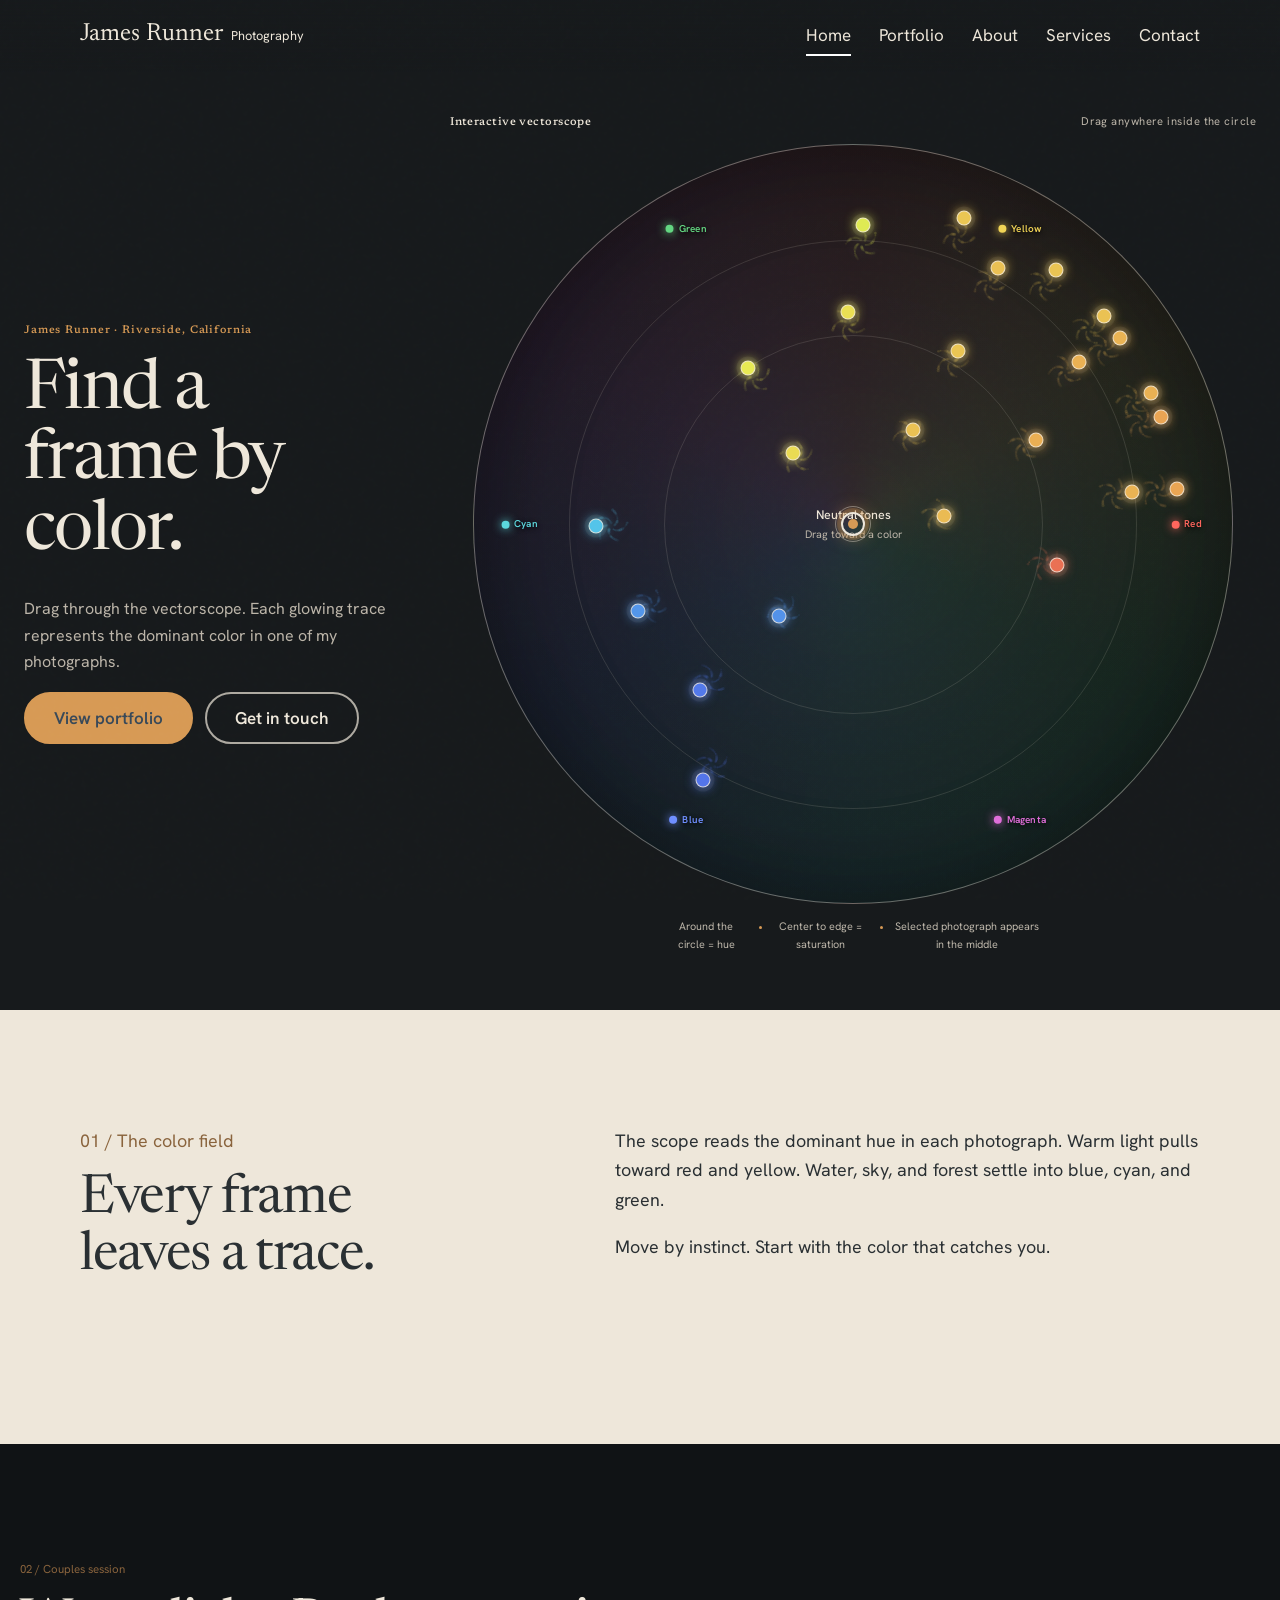
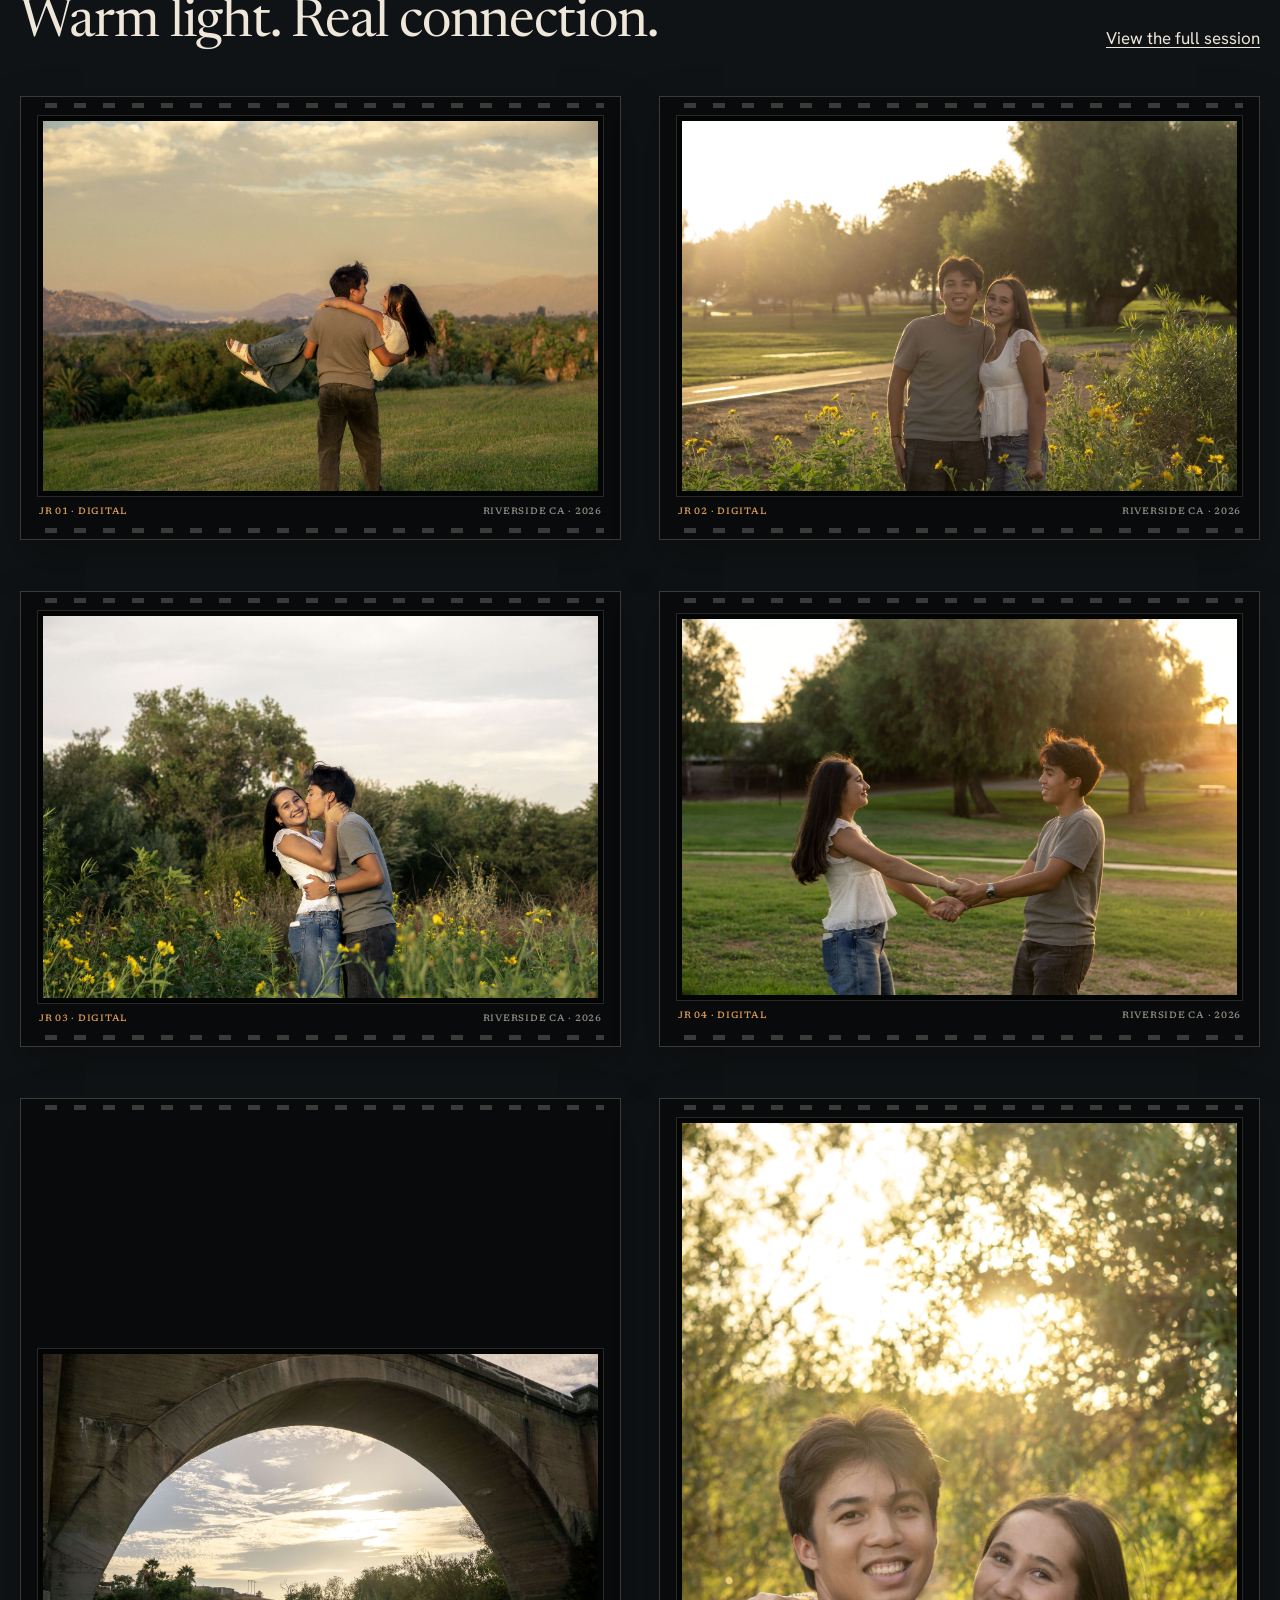
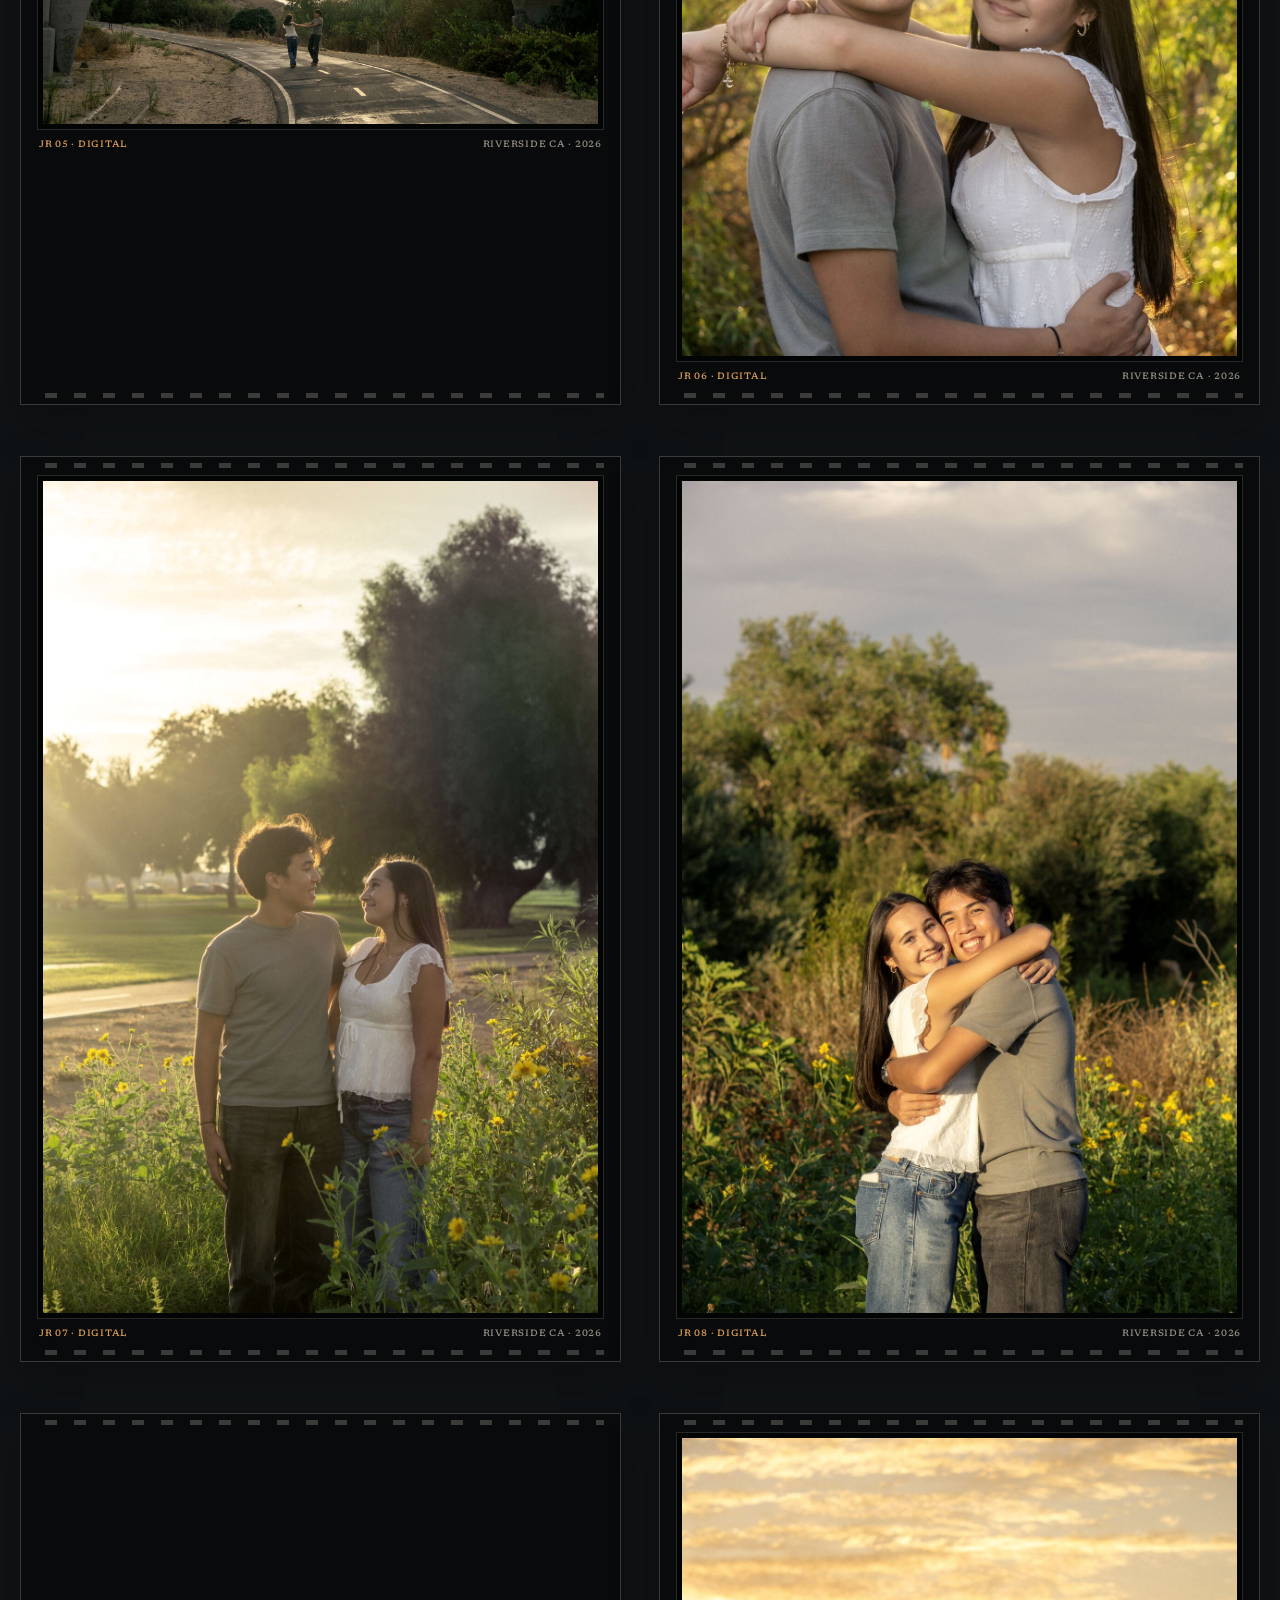
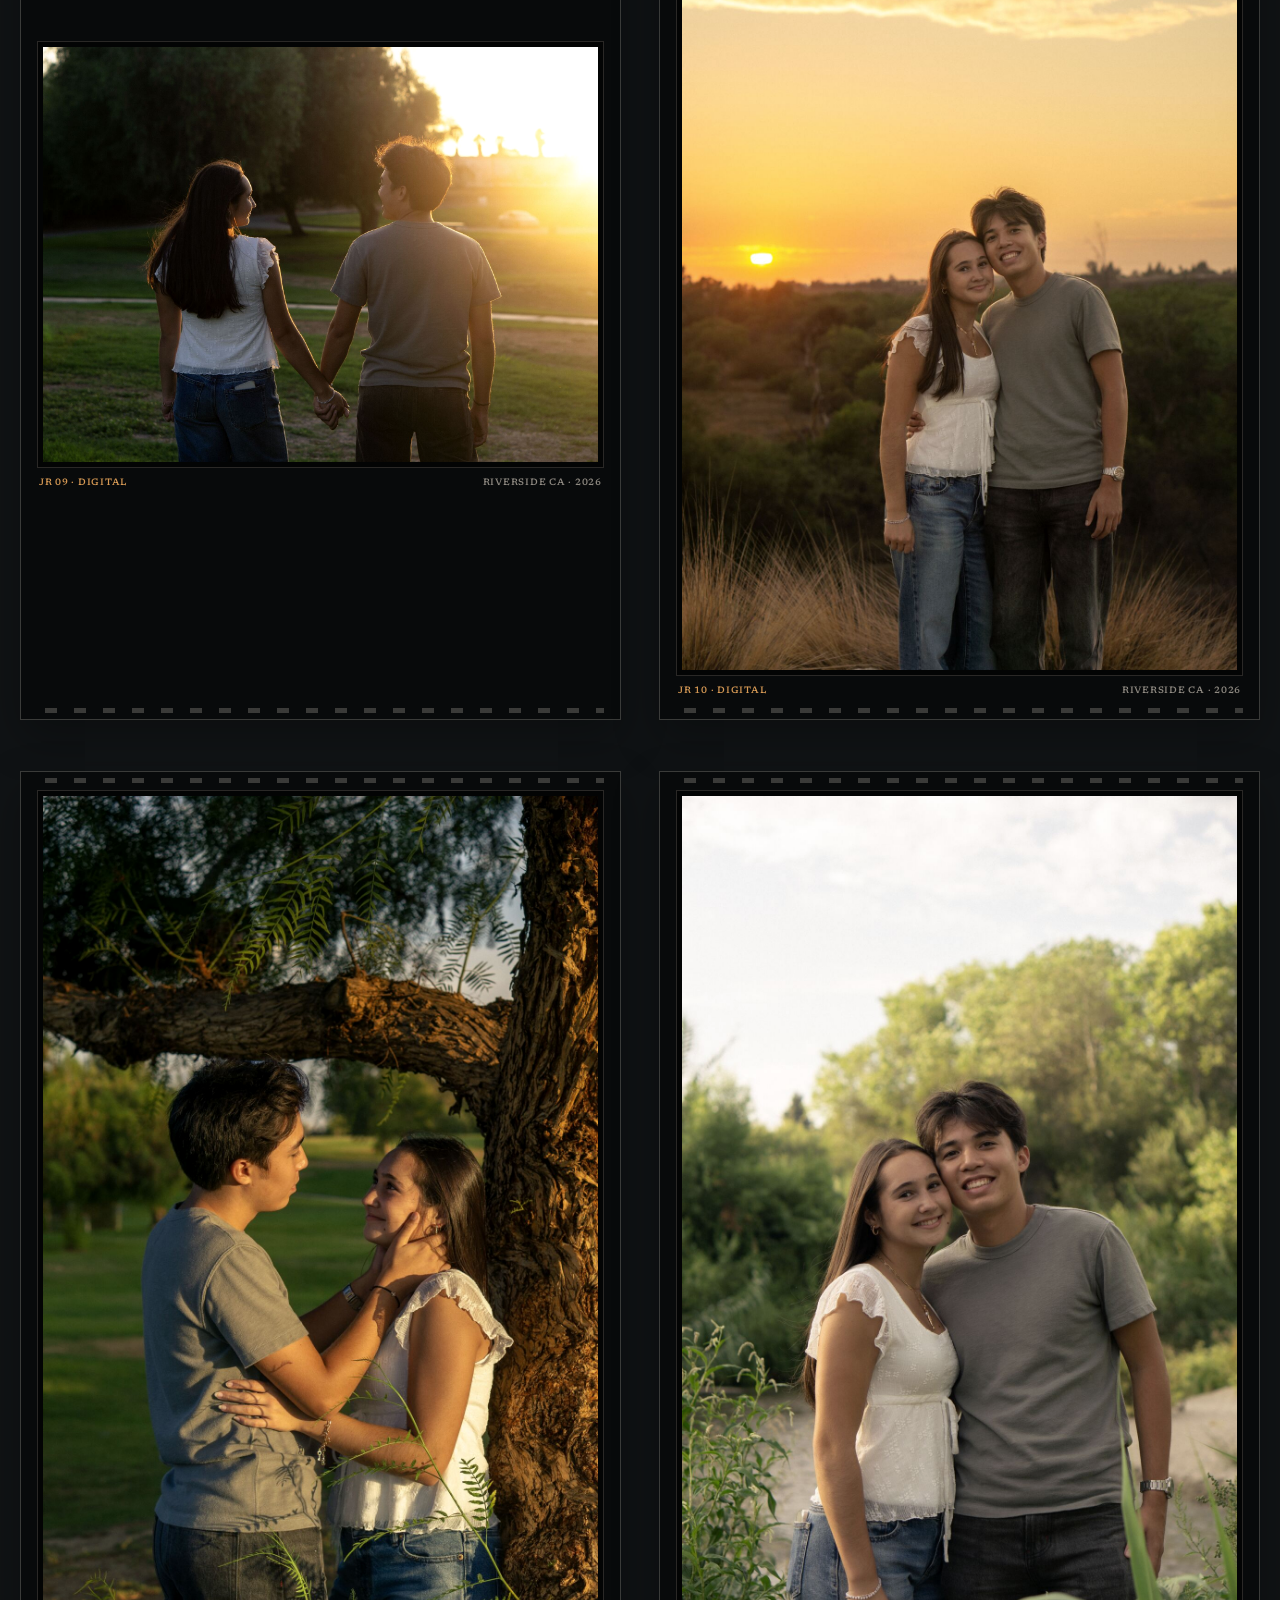
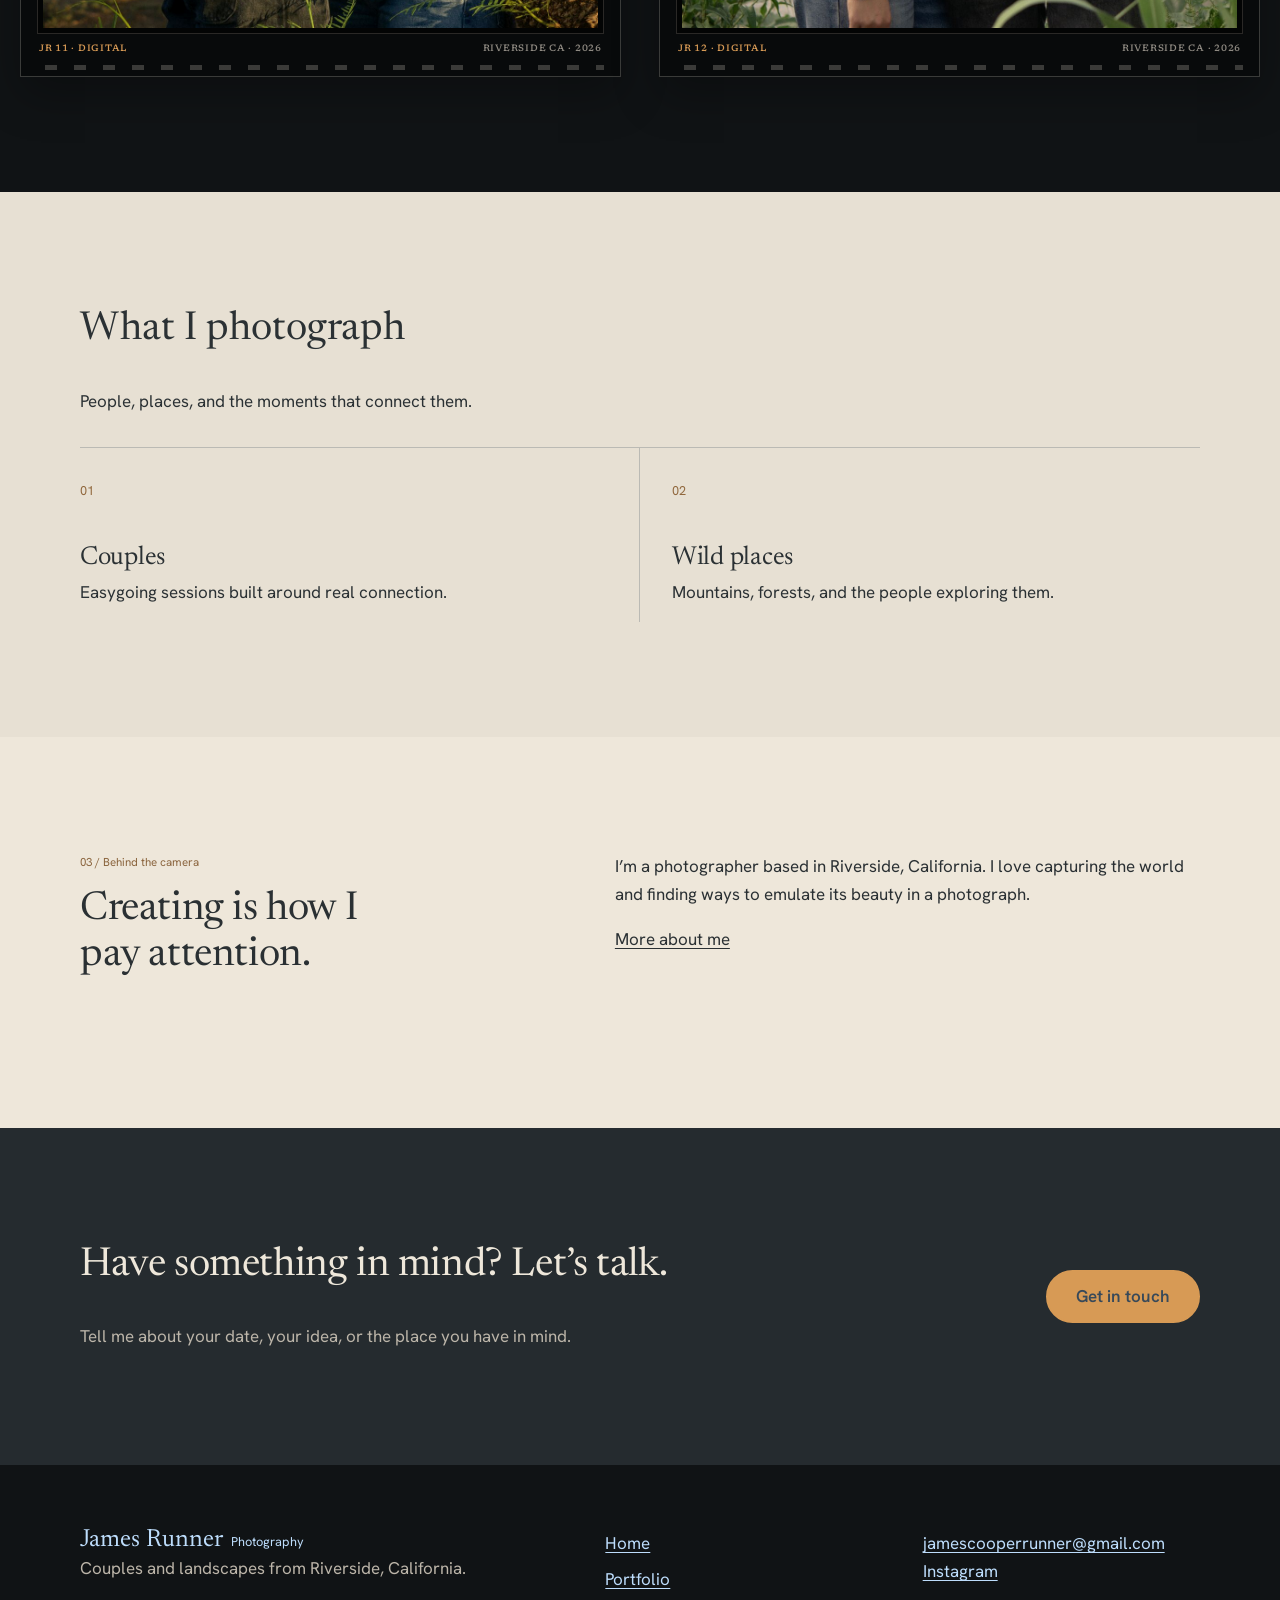
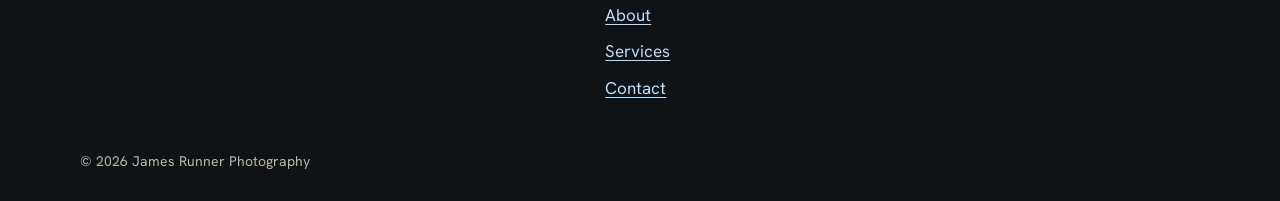
==== commit ba1fbd2c: "Publish couples and landscape portfolio" ====
--- a/index.html
+++ b/index.html
@@ -3,13 +3,13 @@
 <head>
   <meta charset="utf-8"><meta name="viewport" content="width=device-width,initial-scale=1">
   <title>James Runner Photography | Riverside, California</title>
-  <meta name="description" content="Wedding, portrait, and landscape photography by James Runner in Riverside, California, arranged through color.">
+  <meta name="description" content="Couples and landscape photography by James Runner in Riverside, California, arranged through color.">
   <link rel="canonical" href="https://jamesrunnerphotography.com/">
   <meta property="og:title" content="James Runner Photography"><meta property="og:description" content="Photography from Riverside, California, viewed through color.">
   <meta property="og:image" content="https://jamesrunnerphotography.com/images/og-share.jpg"><meta property="og:url" content="https://jamesrunnerphotography.com/"><meta name="twitter:card" content="summary_large_image">
   <link rel="icon" href="favicon.svg"><link rel="preconnect" href="https://fonts.googleapis.com"><link rel="preconnect" href="https://fonts.gstatic.com" crossorigin>
   <link href="https://fonts.googleapis.com/css2?family=Hanken+Grotesk:wght@400;500;600&family=Newsreader:opsz,wght@6..72,300;6..72,400;6..72,500&display=swap" rel="stylesheet">
-  <link rel="stylesheet" href="css/styles.css?v=20261123-10"><script src="js/main.js?v=20261123-9" defer></script>
+  <link rel="stylesheet" href="css/styles.css?v=20261123-11"><script src="js/main.js?v=20261123-11" defer></script>
   <script type="application/ld+json">{"@context":"https://schema.org","@type":"LocalBusiness","name":"James Runner Photography","url":"https://jamesrunnerphotography.com/","email":"jamescooperrunner@gmail.com","areaServed":"Riverside, California","sameAs":["https://www.instagram.com/jamesrunner.photography/"]}</script>
 </head>
 <body class="home-page scope-home darkroom-home">
@@ -47,16 +47,15 @@
       </div>
     </section>
     <section class="section scope-explainer"><div class="container split-copy"><div><p class="section-index">01 / The color field</p><h2>Every frame leaves a trace.</h2></div><div><p>The scope reads the dominant hue in each photograph. Warm light pulls toward red and yellow. Water, sky, and forest settle into blue, cyan, and green.</p><p>Move by instinct. Start with the color that catches you.</p></div></div></section>
-    <section class="section darkroom-roll"><div class="gallery-container"><div class="roll-heading"><div><p class="section-index">02 / Recent roll</p><h2>Seven horizontal frames. No crop.</h2></div><a href="portfolio.html">View the full portfolio</a></div><div class="contact-sheet" data-contact-sheet></div></div></section>
+    <section class="section darkroom-roll"><div class="gallery-container"><div class="roll-heading"><div><p class="section-index">02 / Couples session</p><h2>Warm light. Real connection.</h2></div><a href="portfolio.html#couples">View the full session</a></div><div class="contact-sheet" data-contact-sheet></div></div></section>
     <section class="section tint"><div class="container"><div class="section-head"><div><h2>What I photograph</h2><p>People, places, and the moments that connect them.</p></div></div><div class="category-grid quiet-grid">
-      <a class="category-link" href="portfolio.html#weddings"><span class="category-number">01</span><h3>Weddings</h3><p>Relaxed, natural coverage of your day.</p></a>
-      <a class="category-link" href="portfolio.html#portraits"><span class="category-number">02</span><h3>Portraits</h3><p>For individuals, couples, and families.</p></a>
-      <a class="category-link" href="portfolio.html#landscapes"><span class="category-number">03</span><h3>Landscapes</h3><p>Prints from places I love.</p></a>
+      <a class="category-link" href="portfolio.html#couples"><span class="category-number">01</span><h3>Couples</h3><p>Easygoing sessions built around real connection.</p></a>
+      <a class="category-link" href="portfolio.html#landscapes"><span class="category-number">02</span><h3>Wild places</h3><p>Mountains, forests, and the people exploring them.</p></a>
     </div></div></section>
     <section class="section maker-note"><div class="container split-copy"><div><p class="section-index">03 / Behind the camera</p><h2>Creating is how I pay attention.</h2></div><div><p>I’m a photographer based in Riverside, California. I love capturing the world and finding ways to emulate its beauty in a photograph.</p><a href="about.html">More about me</a></div></div></section>
     <section class="section cta"><div class="container"><div><h2>Have something in mind? Let’s talk.</h2><p>Tell me about your date, your idea, or the place you have in mind.</p></div><a class="button primary" href="contact.html">Get in touch</a></div></section>
   </main>
-  <footer class="site-footer"><div class="container"><div class="footer-grid"><div><a class="wordmark" href="index.html"><strong>James Runner</strong><span>Photography</span></a><p>Weddings, portraits, and landscapes from Riverside, California.</p></div><nav class="footer-nav"><a href="index.html">Home</a><a href="portfolio.html">Portfolio</a><a href="about.html">About</a><a href="services.html">Services</a><a href="contact.html">Contact</a></nav><div><a href="mailto:jamescooperrunner@gmail.com">jamescooperrunner@gmail.com</a><p><a class="instagram" href="https://www.instagram.com/jamesrunner.photography/" rel="me">Instagram</a></p></div></div><p class="copyright">© <span data-year>2026</span> James Runner Photography</p></div></footer>
+  <footer class="site-footer"><div class="container"><div class="footer-grid"><div><a class="wordmark" href="index.html"><strong>James Runner</strong><span>Photography</span></a><p>Couples and landscapes from Riverside, California.</p></div><nav class="footer-nav"><a href="index.html">Home</a><a href="portfolio.html">Portfolio</a><a href="about.html">About</a><a href="services.html">Services</a><a href="contact.html">Contact</a></nav><div><a href="mailto:jamescooperrunner@gmail.com">jamescooperrunner@gmail.com</a><p><a class="instagram" href="https://www.instagram.com/jamesrunner.photography/" rel="me">Instagram</a></p></div></div><p class="copyright">© <span data-year>2026</span> James Runner Photography</p></div></footer>
   <div class="lightbox" role="dialog" aria-modal="true" aria-label="Photo viewer" hidden><button class="lightbox-close" aria-label="Close photo viewer">×</button><button class="lightbox-prev" aria-label="Previous photo">‹</button><div class="lightbox-stage"><img class="lightbox-image" alt=""></div><button class="lightbox-next" aria-label="Next photo">›</button><div class="lightbox-meta" aria-live="polite"></div></div>
 </body>
 </html>
--- a/css/styles.css
+++ b/css/styles.css
@@ -1,4 +1,6 @@
-:root{--slate:#384959;--steel:#6A89A7;--sky:#88BDF2;--pale:#BDDDFC;--accent:#F5B066;--accent-hover:#F8BC78;--mist:#F7FAFD;--tint:#DEEEFE;--white:#FFF;--line:rgba(106,137,167,.4);--serif:"Newsreader",Georgia,serif;--sans:"Hanken Grotesk",system-ui,sans-serif;--space:clamp(4rem,9vw,7.5rem)}
+@font-face{font-family:"Ribes";font-style:normal;font-weight:300;font-display:swap;src:url("https://cdn.jsdelivr.net/gh/collletttivo/ribes@e5f58f6ef719ff69b599a3155c66f4cecaed0a0f/fonts/Ribes-Light.woff2") format("woff2")}
+@font-face{font-family:"Ribes";font-style:normal;font-weight:400;font-display:swap;src:url("https://cdn.jsdelivr.net/gh/collletttivo/ribes@e5f58f6ef719ff69b599a3155c66f4cecaed0a0f/fonts/Ribes-Regular.woff2") format("woff2")}
+:root{--slate:#384959;--steel:#6A89A7;--sky:#88BDF2;--pale:#BDDDFC;--accent:#F5B066;--accent-hover:#F8BC78;--mist:#F7FAFD;--tint:#DEEEFE;--white:#FFF;--line:rgba(106,137,167,.4);--serif:"Ribes","Newsreader",Georgia,serif;--sans:"Hanken Grotesk",system-ui,sans-serif;--space:clamp(4rem,9vw,7.5rem)}
 *{box-sizing:border-box}html{scroll-behavior:smooth}body{margin:0;background:var(--mist);color:var(--slate);font:400 1.0625rem/1.65 var(--sans);overflow-x:hidden}img{display:block;max-width:100%}a{color:inherit;text-decoration-thickness:.08em;text-underline-offset:.18em}a:hover{text-decoration-thickness:.14em}button,input,select,textarea{font:inherit;color:inherit}button{cursor:pointer}h1,h2,h3,p{margin-top:0}h1,h2,h3{font-family:var(--serif);font-weight:400}h1{font-size:clamp(2.25rem,6vw,3.5rem);line-height:1.08}h2{font-size:clamp(1.75rem,4vw,2.5rem);line-height:1.15}h3{font-size:clamp(1.375rem,3vw,1.625rem);line-height:1.2}p{max-width:62ch}.container{width:min(1120px,calc(100% - 40px));margin-inline:auto}.gallery-container{width:min(1320px,calc(100% - 40px));margin-inline:auto}.section{padding-block:var(--space)}.tint{background:var(--tint)}.skip-link{position:fixed;z-index:1000;left:16px;top:12px;transform:translateY(-160%);background:var(--white);padding:10px 16px;border:2px solid var(--slate)}.skip-link:focus{transform:none}.site-header{position:sticky;top:0;z-index:100;height:72px;background:var(--white);border-bottom:1px solid var(--line);transition:background .15s,color .15s}.home-page .site-header{position:fixed;width:100%;background:transparent;border-color:transparent;color:var(--white)}.home-page .site-header.scrolled,.home-page.menu-open .site-header{background:var(--white);border-color:var(--line);color:var(--slate)}.header-inner{width:min(1120px,calc(100% - 40px));height:100%;margin:auto;display:flex;align-items:center;justify-content:space-between;gap:24px}.wordmark{display:flex;align-items:baseline;gap:8px;text-decoration:none}.wordmark strong{font:400 1.55rem/1 var(--serif)}.wordmark span{font-size:.8rem}.site-nav{display:flex;align-items:center;gap:28px}.site-nav a{text-decoration:none;padding-block:20px;position:relative}.site-nav a[aria-current=page]:after{content:"";position:absolute;left:0;right:0;bottom:14px;height:2px;background:currentColor}.menu-button{display:none;min-width:48px;min-height:48px;border:0;background:transparent;color:inherit}.menu-button svg{width:28px;height:28px}.button{display:inline-flex;align-items:center;justify-content:center;min-height:48px;padding:10px 28px;border-radius:999px;border:2px solid var(--slate);font-weight:600;text-decoration:none;transition:background .15s,color .15s,border-color .15s}.button.primary{background:var(--accent);border-color:var(--accent);color:var(--slate)}.button.primary:hover{background:var(--accent-hover);border-color:var(--accent-hover)}.button.secondary{background:transparent}.button.secondary:hover{background:var(--sky);color:var(--slate)}.button.light{border-color:var(--white);color:var(--white)}.button.light:hover{border-color:var(--sky);background:var(--sky);color:var(--slate)}.actions{display:flex;gap:12px;flex-wrap:wrap}.hero{position:relative;min-height:88vh;min-height:88svh;display:flex;align-items:flex-end;color:var(--white);background:var(--slate);overflow:hidden}.hero>.photo-slot{position:absolute;inset:0;border-radius:0;animation:heroIn .6s ease both}.hero:after{content:"";position:absolute;inset:0;background:linear-gradient(90deg,rgba(56,73,89,.82),rgba(56,73,89,.1))}.hero-content{position:relative;z-index:1;padding-bottom:clamp(60px,9vw,112px);padding-top:140px;max-width:760px;animation:textUp .6s .25s ease both}.hero h1{font-size:clamp(2.75rem,8vw,5.5rem);font-weight:300;line-height:1.05;margin-bottom:20px}.hero p{font-size:clamp(1.05rem,2vw,1.25rem);margin-bottom:28px}.page-hero{padding:clamp(64px,8vw,96px) 0 48px;background:var(--mist)}.page-hero p{font-size:1.15rem}.photo-slot{position:relative;width:100%;overflow:hidden;border-radius:2px;background:var(--pale);break-inside:avoid}.photo-slot.alt{background:color-mix(in srgb,var(--sky) 45%,white)}.photo-slot.dark{background:var(--slate);color:var(--pale)}.photo-slot img{position:absolute;inset:0;width:100%;height:100%;object-fit:cover;z-index:2}.placeholder{position:absolute;inset:0;display:grid;place-content:center;text-align:center;padding:20px;color:var(--slate)}.dark .placeholder{color:var(--pale)}.placeholder svg{width:40px;height:40px;margin:0 auto 10px;color:var(--steel);stroke:currentColor;fill:none;stroke-width:1.5}.dark .placeholder svg{color:var(--pale)}.placeholder small{font-size:.875rem;line-height:1.5}.masonry{columns:2;column-gap:12px}.gallery-button{display:block;width:100%;padding:0;border:0;background:none;margin:0 0 12px;break-inside:avoid;border-radius:2px}.gallery-button:hover{opacity:.84}.section-head{display:flex;justify-content:space-between;align-items:end;gap:24px;margin-bottom:32px}.section-head p{margin-bottom:0}.center-action{text-align:center;margin-top:36px}.category-grid{display:grid;grid-template-columns:repeat(3,1fr);gap:24px}.category-link{display:block;text-decoration:none}.category-link .photo-slot{aspect-ratio:4/5;margin-bottom:16px}.category-link h3{margin-bottom:4px}.category-link p{margin-bottom:0}.category-link:hover img{opacity:.88}.split{display:grid;grid-template-columns:minmax(0,.82fr) minmax(0,1.18fr);gap:clamp(40px,7vw,96px);align-items:center}.portrait{aspect-ratio:4/5}.cta{background:var(--slate);color:var(--pale);text-align:left}.cta h2{color:var(--white)}.cta .container{display:flex;align-items:center;justify-content:space-between;gap:40px}.cta p{margin-bottom:0}.site-footer{background:var(--slate);color:var(--pale);padding:64px 0 28px}.footer-grid{display:grid;grid-template-columns:1.4fr .8fr .8fr;gap:40px}.footer-nav{display:grid;gap:8px}.site-footer a{color:var(--pale)}.site-footer a:hover{color:var(--sky)}.instagram{display:inline-flex;align-items:center;gap:8px}.instagram svg{width:20px;height:20px;stroke:currentColor;fill:none;stroke-width:1.5}.copyright{font-size:.875rem;margin:48px 0 0}.tabs{display:flex;gap:28px;border-bottom:1px solid var(--line);margin-bottom:40px;overflow:auto}.tab{min-height:48px;padding:8px 0;border:0;border-bottom:3px solid transparent;background:none;white-space:nowrap}.tab[aria-selected=true]{font-weight:600;border-color:var(--slate)}.tab-panel[hidden]{display:none}.panel-intro{margin-bottom:28px}.panel-link{display:inline-block;margin-top:24px}.lightbox{position:fixed;inset:0;z-index:1000;background:rgba(56,73,89,.96);color:var(--white);display:grid;grid-template-columns:64px 1fr 64px;grid-template-rows:64px 1fr 64px;align-items:center}.lightbox[hidden]{display:none}.lightbox-image{max-width:100%;max-height:calc(100vh - 150px);max-height:calc(100svh - 150px);margin:auto;object-fit:contain}.lightbox-close,.lightbox-prev,.lightbox-next{width:48px;height:48px;border:2px solid var(--pale);border-radius:999px;background:transparent;color:var(--white);font-size:1.6rem}.lightbox-close{grid-column:3;justify-self:center}.lightbox-prev{grid-row:2;justify-self:center}.lightbox-next{grid-column:3;grid-row:2;justify-self:center}.lightbox-stage{grid-column:2;grid-row:2;text-align:center;align-self:stretch;display:grid;place-items:center}.lightbox-meta{grid-column:2;grid-row:3;text-align:center;font-size:.875rem}.principles{display:grid;grid-template-columns:repeat(3,1fr);gap:32px;margin-top:72px;padding-top:48px;border-top:1px solid var(--line)}.principle svg,.check{width:28px;height:28px;stroke:var(--steel);fill:none;stroke-width:1.5}.services{display:grid;grid-template-columns:repeat(3,1fr)}.service{padding:0 32px;border-right:1px solid var(--line)}.service:first-child{padding-left:0}.service:last-child{border-right:0;padding-right:0}.price{font:400 1.7rem/1.2 var(--serif)}.included{list-style:none;padding:0;margin:24px 0 32px}.included li{display:flex;gap:10px;margin-bottom:10px}.included svg{width:20px;height:20px;flex:0 0 20px;stroke:var(--steel);fill:none;stroke-width:1.5}.steps{display:grid;grid-template-columns:repeat(4,1fr);gap:28px;counter-reset:steps}.step{counter-increment:steps;border-top:1px solid var(--line);padding-top:20px}.step:before{content:counter(steps);display:grid;place-items:center;width:36px;height:36px;border:1px solid var(--steel);border-radius:50%;margin-bottom:16px}.faq details{border-top:1px solid var(--line);padding:18px 0}.faq details:last-child{border-bottom:1px solid var(--line)}.faq summary{font-weight:600;cursor:pointer;min-height:44px}.faq p{margin:12px 0 4px}.contact-grid{display:grid;grid-template-columns:minmax(0,1.25fr) minmax(260px,.75fr);gap:clamp(48px,8vw,100px)}.field{margin-bottom:22px}.field label{display:block;font-weight:600;margin-bottom:7px}.field input,.field select,.field textarea{width:100%;background:var(--white);border:1px solid var(--steel);border-radius:6px;padding:12px 14px;min-height:48px}.field textarea{resize:vertical}.helper,.privacy,.error{font-size:.875rem;margin:6px 0 0}.error{color:#87351f}.honeypot{position:absolute!important;left:-9999px!important}.form-status{font-size:1.2rem}.direct-email{font:400 clamp(1.35rem,3vw,2rem)/1.25 var(--serif);overflow-wrap:anywhere}.anchor-offset{scroll-margin-top:100px}:focus-visible{outline:3px solid var(--slate);outline-offset:3px}.hero :focus-visible,.cta :focus-visible,.site-footer :focus-visible,.lightbox :focus-visible,.mobile-panel :focus-visible{outline-color:var(--pale)}
 @keyframes heroIn{from{opacity:0}to{opacity:1}}@keyframes textUp{from{opacity:0;transform:translateY(12px)}to{opacity:1;transform:none}}
 @media(min-width:721px){.masonry{columns:3}.home-page .site-header:not(.scrolled) .site-nav a[aria-current=page]:after{background:var(--white)}}
@@ -33,7 +35,7 @@
 @media(max-width:720px){.scope-hero{padding:112px 20px 64px;gap:52px}.scope-intro h1{font-size:clamp(3.25rem,15vw,5.2rem)}.vectorscope-heading{display:block}.vectorscope-heading p+p{margin-top:4px}.vectorscope{width:calc(100vw - 56px)}.scope-photo{width:clamp(62px,21vw,86px)}.scope-note{max-width:32ch}.split-copy{grid-template-columns:1fr;gap:20px}.quiet-grid .category-link,.quiet-grid .category-link:first-child{padding:28px 0;border-right:0;border-bottom:1px solid var(--line)}.quiet-grid .category-link:last-child{border-bottom:0}.category-number{margin-bottom:20px}}
 
 /* Cinematic digital darkroom */
-.darkroom-home{--ink:#171a1c;--ink-soft:#202529;--cream:#eee7da;--cream-dim:#bcb5a9;--amber:#d79a55;--display:"Trajan Pro 3","Trajan Pro","Cinzel",Georgia,serif;background:var(--ink);color:var(--cream)}
+.darkroom-home{--ink:#171a1c;--ink-soft:#202529;--cream:#eee7da;--cream-dim:#bcb5a9;--amber:#d79a55;--display:"Ribes","Newsreader",Georgia,serif;background:var(--ink);color:var(--cream)}
 .darkroom-home:before{content:"";position:fixed;z-index:9999;inset:0;pointer-events:none;opacity:.035;background-image:url("data:image/svg+xml,%3Csvg viewBox='0 0 180 180' xmlns='http://www.w3.org/2000/svg'%3E%3Cfilter id='n'%3E%3CfeTurbulence type='fractalNoise' baseFrequency='.9' numOctaves='3' stitchTiles='stitch'/%3E%3C/filter%3E%3Crect width='100%25' height='100%25' filter='url(%23n)' opacity='.9'/%3E%3C/svg%3E");mix-blend-mode:soft-light}
 .darkroom-home .site-header{background:linear-gradient(180deg,rgba(23,26,28,.9),transparent);border-color:transparent;color:var(--cream)}
 .darkroom-home .site-header.scrolled,.darkroom-home.menu-open .site-header{background:rgba(23,26,28,.97);border-color:rgba(238,231,218,.16);color:var(--cream)}
@@ -61,5 +63,10 @@
 @media(max-width:1080px){.darkroom-home .scope-hero{grid-template-columns:1fr;padding-top:132px}.darkroom-home .scope-intro{max-width:720px}.darkroom-home .scope-intro h1{max-width:10ch}.darkroom-home .vectorscope{width:min(88vw,760px)}}
 @media(max-width:720px){.darkroom-home .scope-hero{padding:108px 20px 54px}.darkroom-home .scope-intro h1{font-size:clamp(3.4rem,16vw,5.4rem)}.darkroom-home .vectorscope{width:calc(100vw - 48px)}.darkroom-home .scope-result{width:min(65vw,270px)}.darkroom-home .scope-axis{font-size:0}.darkroom-home .scope-axis i{width:9px;height:9px}.darkroom-home .scope-note{display:block;text-align:left}.darkroom-home .scope-note span{display:block;margin:4px 0}.darkroom-home .scope-note span+span:before{display:none}.roll-heading{display:block}.roll-heading a{display:inline-block;margin-top:18px}.contact-sheet{grid-template-columns:1fr;gap:30px}.contact-frame:last-child{grid-column:auto;width:100%}}
 
+/* Two-category portfolio */
+.darkroom-home .quiet-grid,.services.services-two{grid-template-columns:repeat(2,minmax(0,1fr))}
+.contact-sheet .contact-frame:last-child{grid-column:auto;width:auto;justify-self:stretch}
+@media(max-width:720px){.darkroom-home .quiet-grid,.services.services-two{grid-template-columns:1fr}}
 
 
+
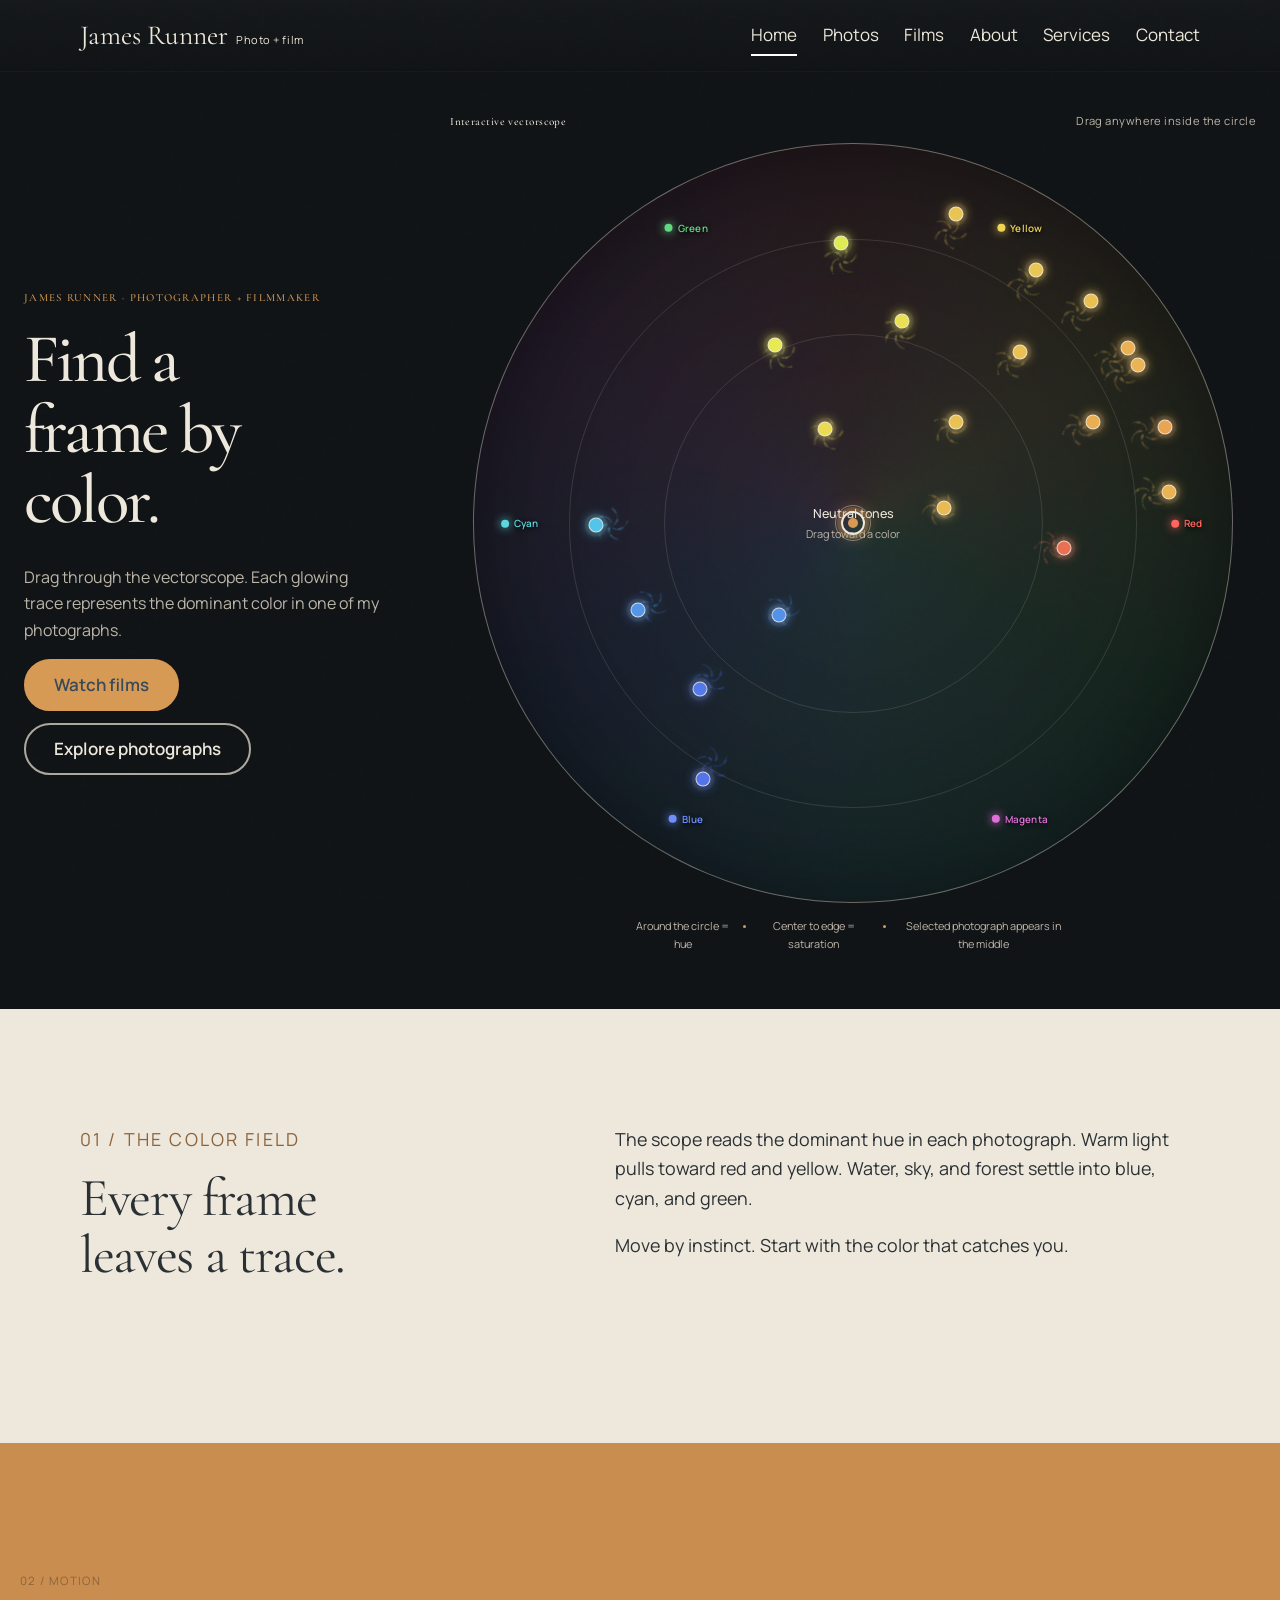
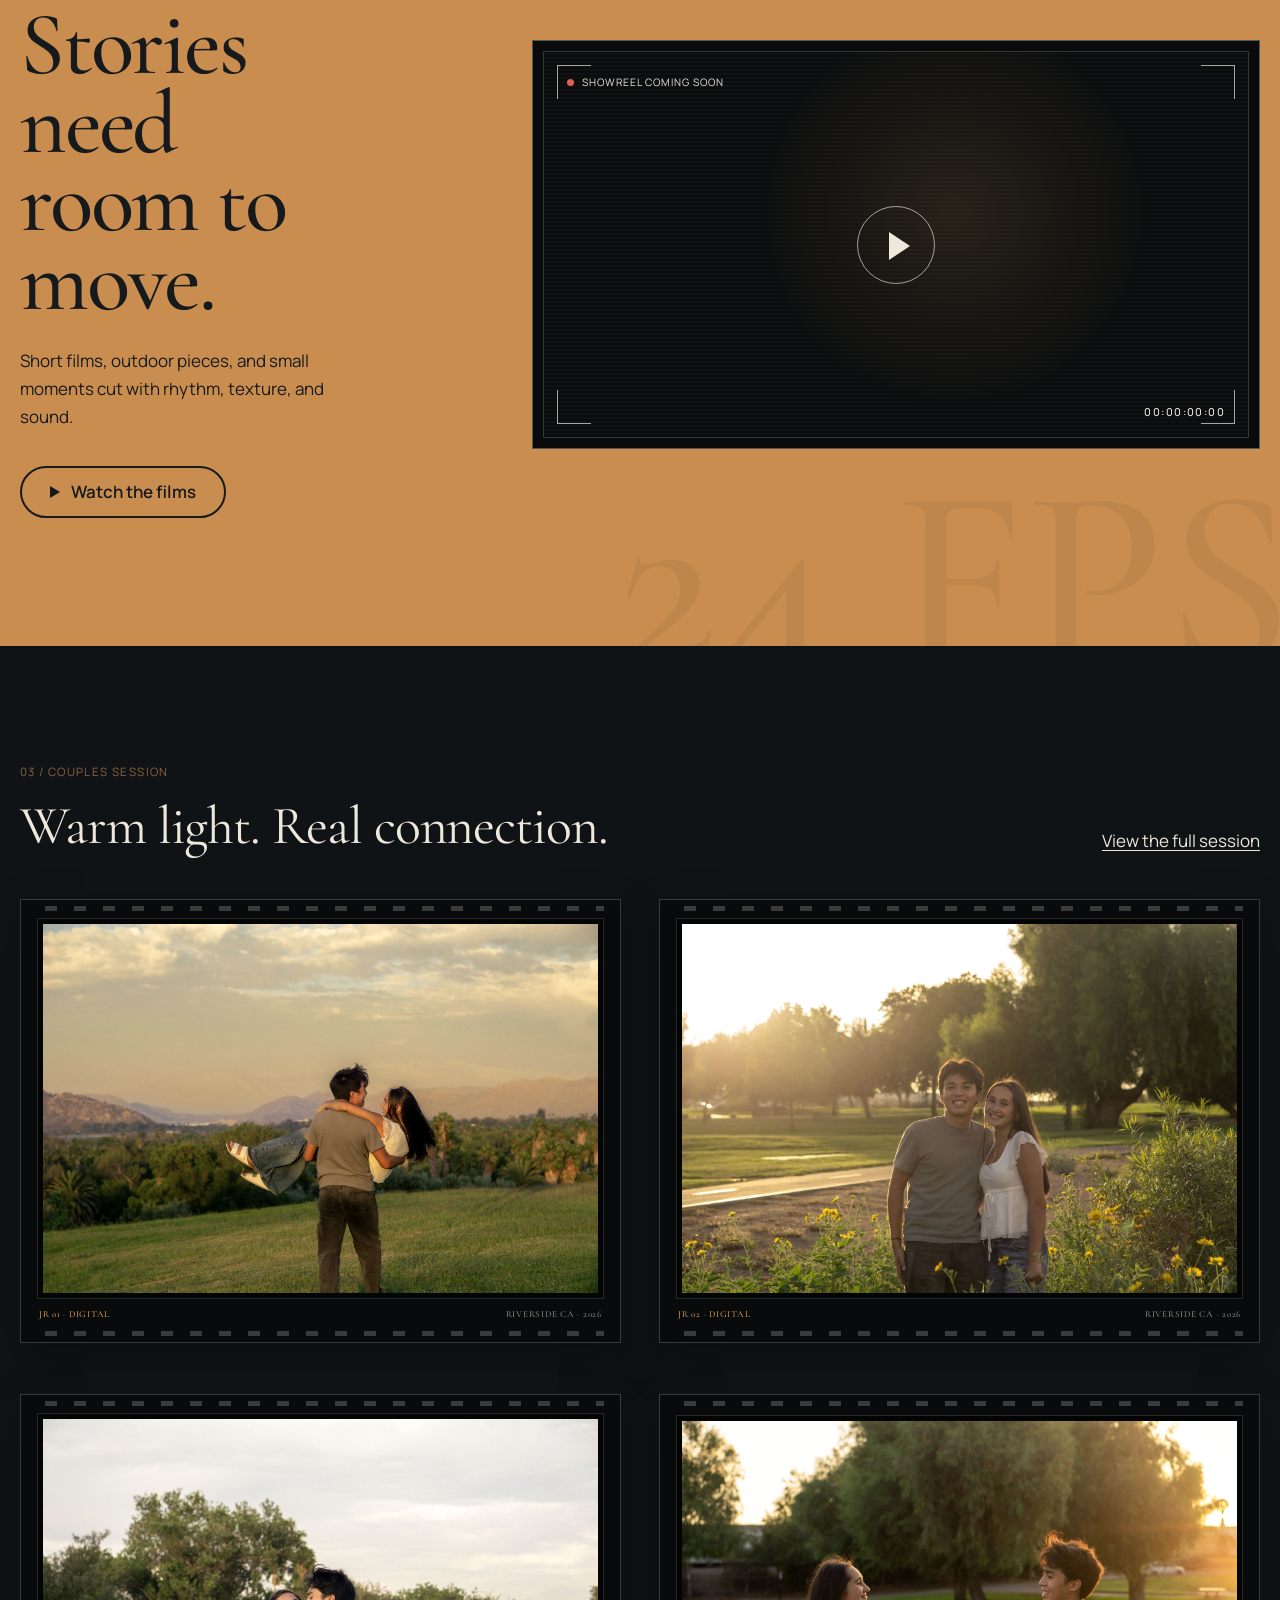
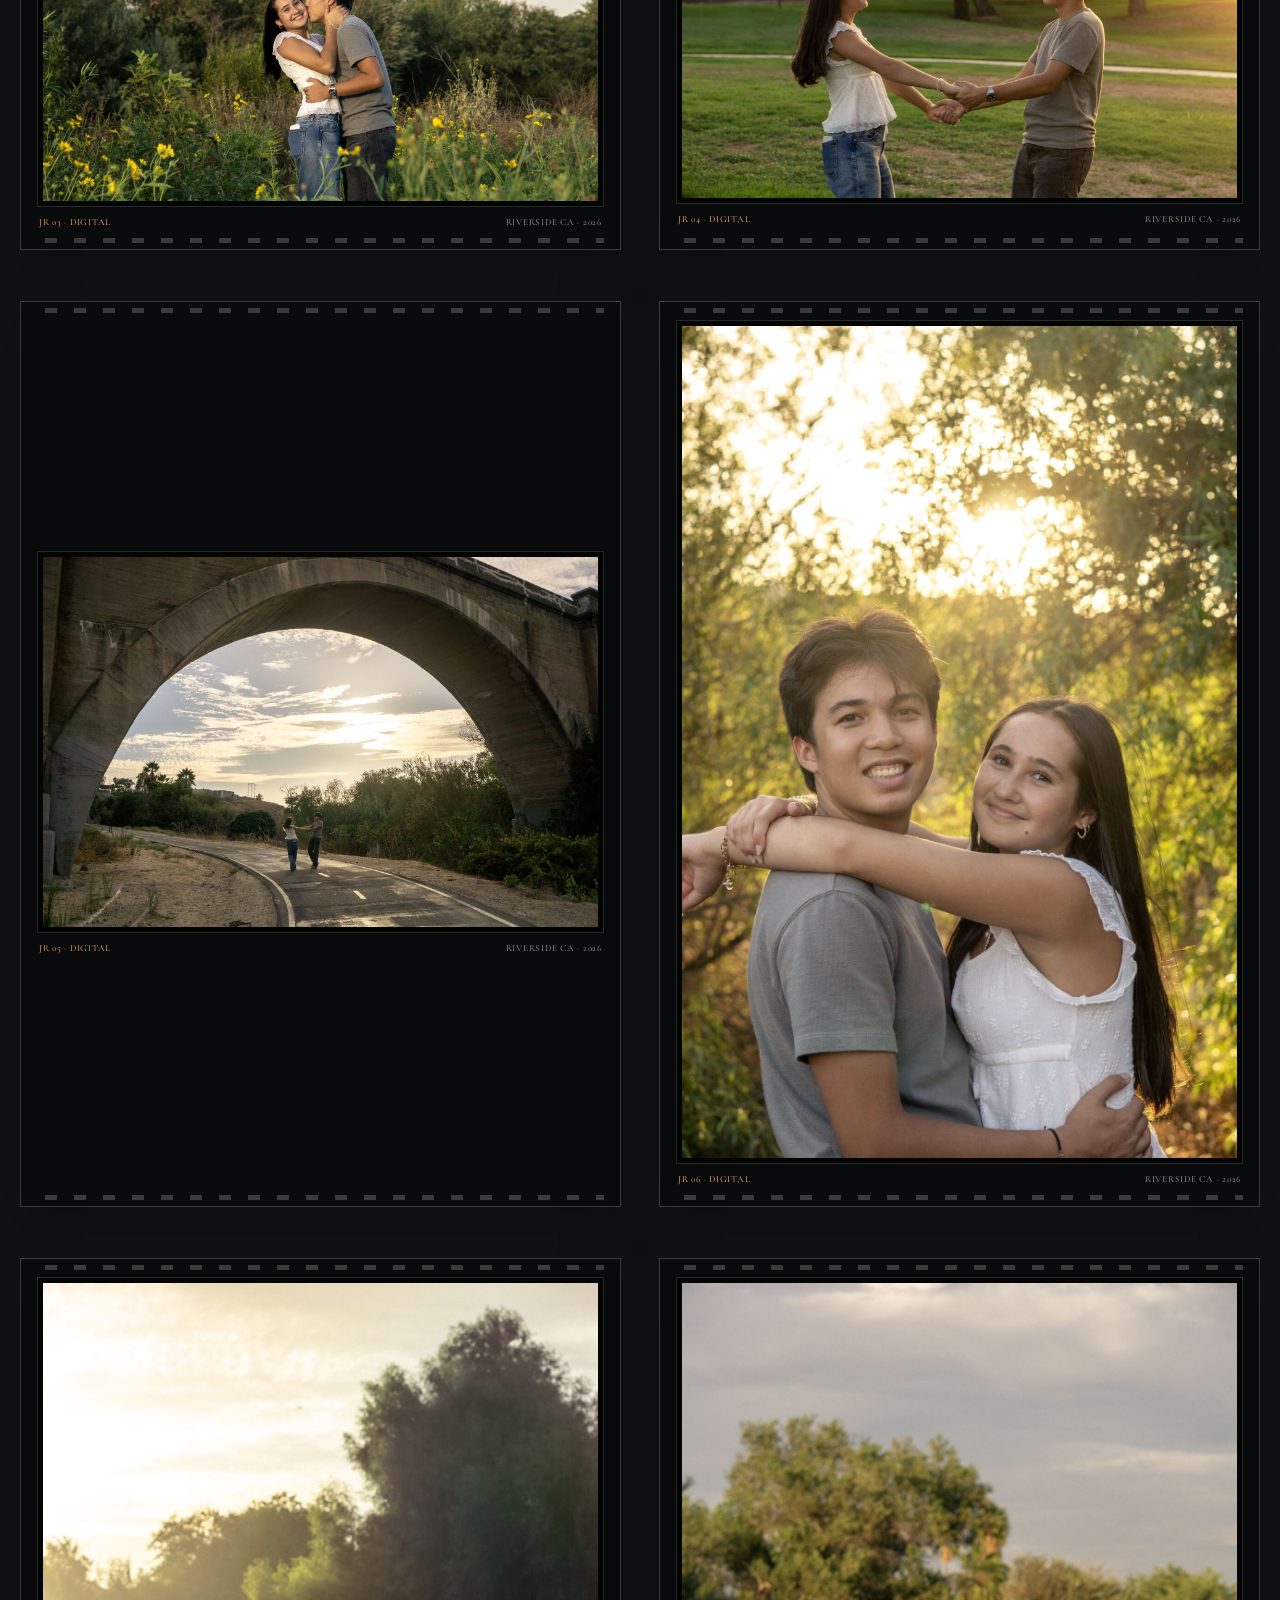
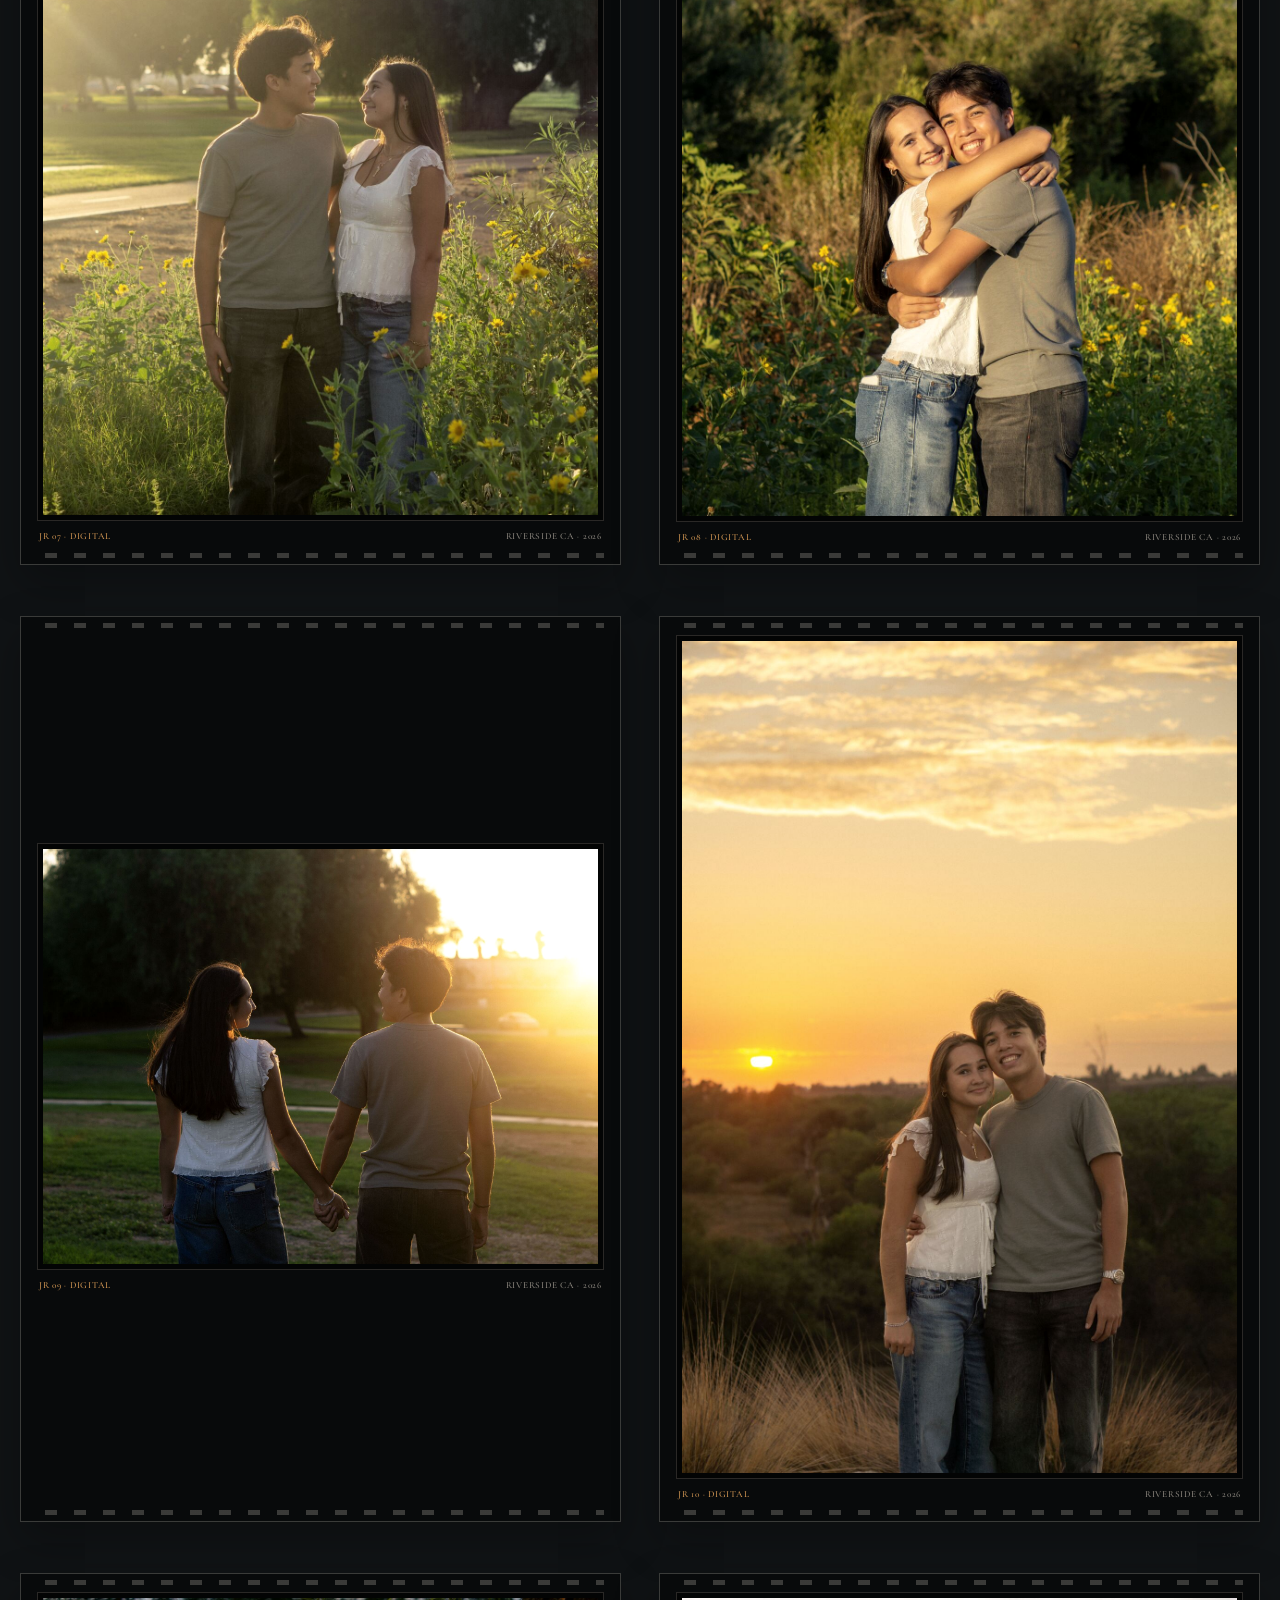
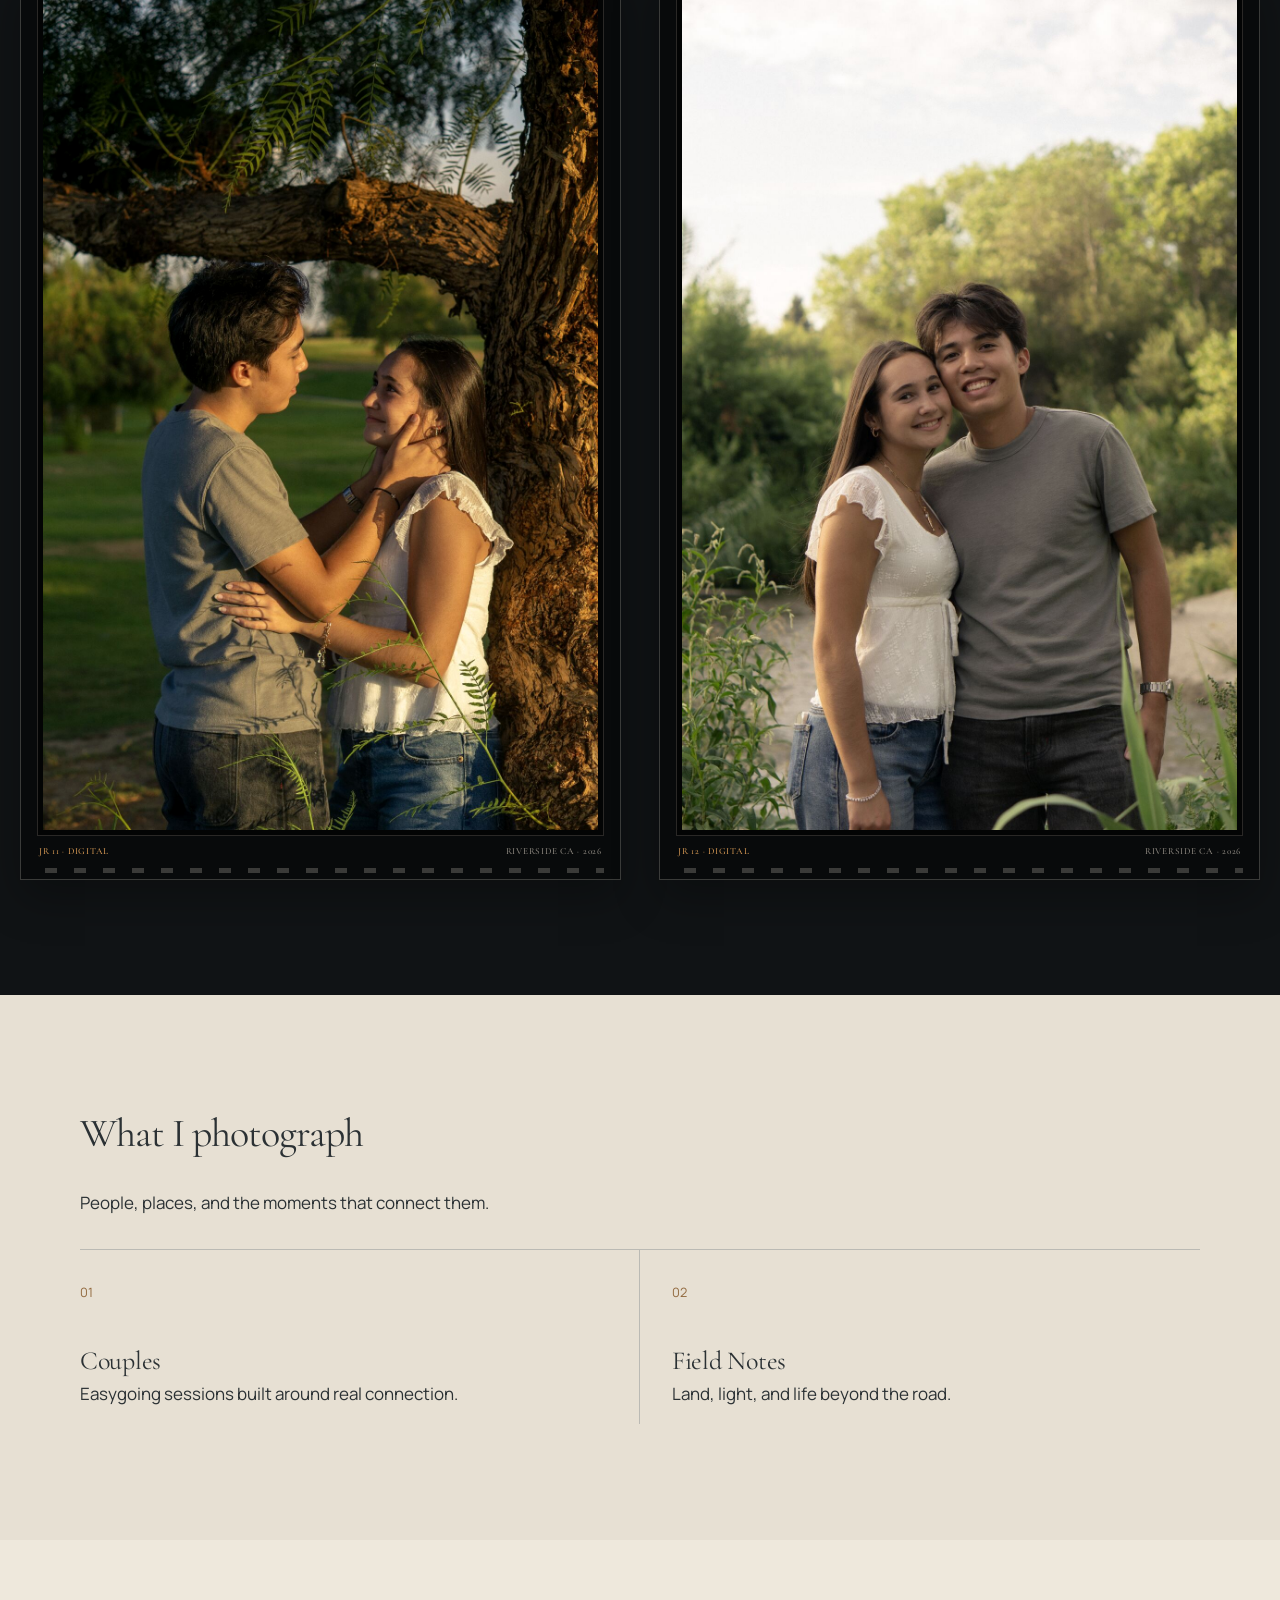
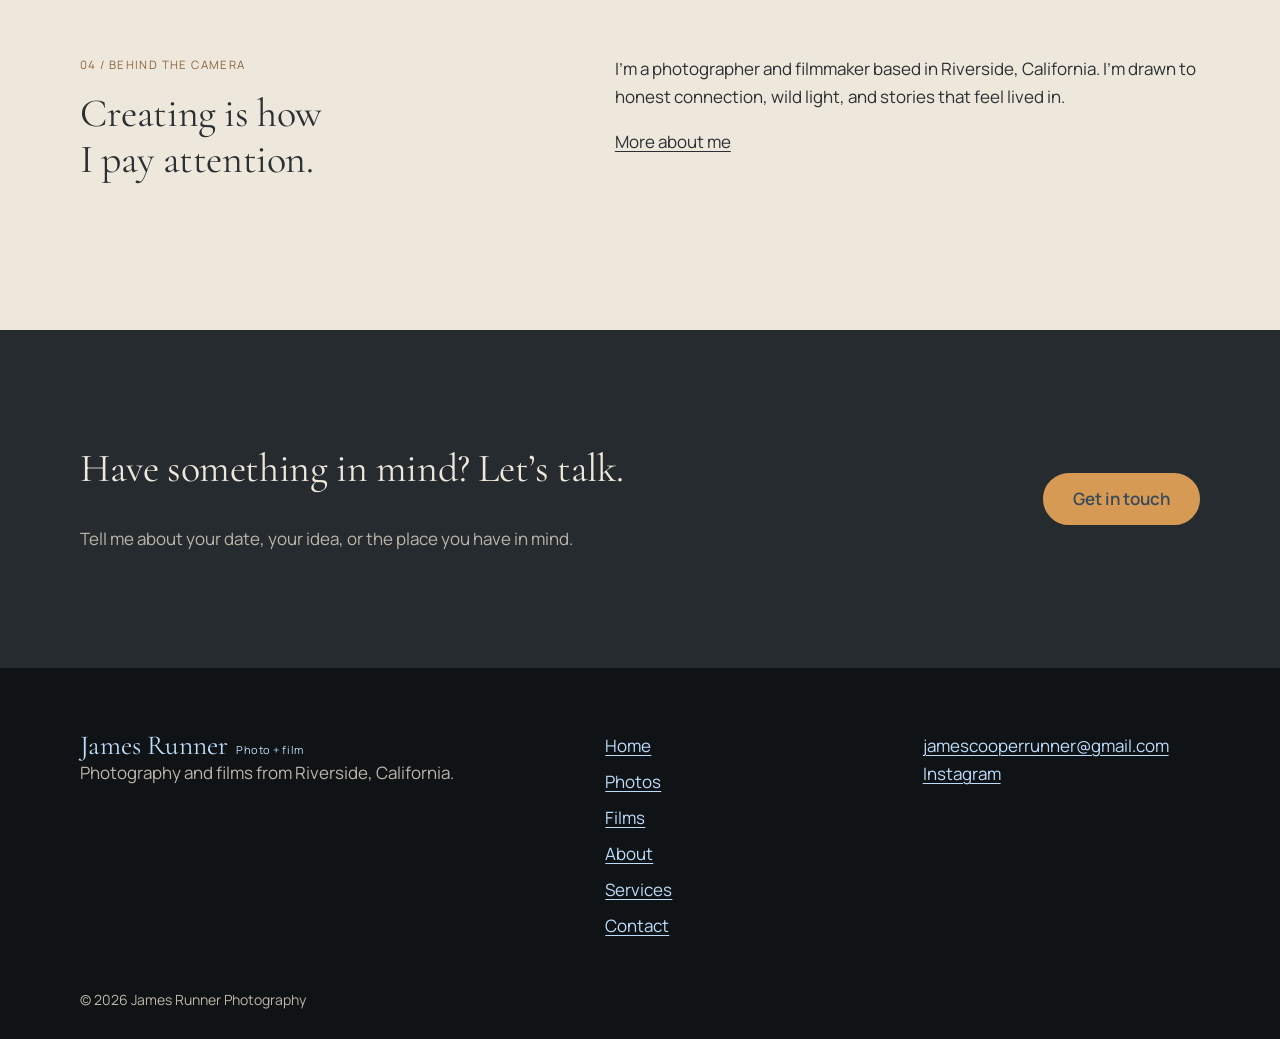
==== commit 944bea9a: "Add cinematic films experience and refine photo collections" ====
--- a/index.html
+++ b/index.html
@@ -2,31 +2,31 @@
 <html lang="en">
 <head>
   <meta charset="utf-8"><meta name="viewport" content="width=device-width,initial-scale=1">
-  <title>James Runner Photography | Riverside, California</title>
-  <meta name="description" content="Couples and landscape photography by James Runner in Riverside, California, arranged through color.">
+  <title>James Runner | Photographer and filmmaker</title>
+  <meta name="description" content="Photography and films by James Runner in Riverside, California, arranged through color and motion.">
   <link rel="canonical" href="https://jamesrunnerphotography.com/">
-  <meta property="og:title" content="James Runner Photography"><meta property="og:description" content="Photography from Riverside, California, viewed through color.">
+  <meta property="og:title" content="James Runner | Photo + film"><meta property="og:description" content="Photography and films from Riverside, California, viewed through color and motion.">
   <meta property="og:image" content="https://jamesrunnerphotography.com/images/og-share.jpg"><meta property="og:url" content="https://jamesrunnerphotography.com/"><meta name="twitter:card" content="summary_large_image">
   <link rel="icon" href="favicon.svg"><link rel="preconnect" href="https://fonts.googleapis.com"><link rel="preconnect" href="https://fonts.gstatic.com" crossorigin>
-  <link href="https://fonts.googleapis.com/css2?family=Hanken+Grotesk:wght@400;500;600&family=Newsreader:opsz,wght@6..72,300;6..72,400;6..72,500&display=swap" rel="stylesheet">
-  <link rel="stylesheet" href="css/styles.css?v=20261123-11"><script src="js/main.js?v=20261123-11" defer></script>
+  <link href="https://fonts.googleapis.com/css2?family=Cormorant+Garamond:wght@400;500&family=Manrope:wght@400;500;600&display=swap" rel="stylesheet">
+  <link rel="stylesheet" href="css/styles.css?v=20261123-12"><script src="js/main.js?v=20261123-12" defer></script>
   <script type="application/ld+json">{"@context":"https://schema.org","@type":"LocalBusiness","name":"James Runner Photography","url":"https://jamesrunnerphotography.com/","email":"jamescooperrunner@gmail.com","areaServed":"Riverside, California","sameAs":["https://www.instagram.com/jamesrunner.photography/"]}</script>
 </head>
 <body class="home-page scope-home darkroom-home">
   <a class="skip-link" href="#main">Skip to content</a>
   <header class="site-header"><div class="header-inner">
     <!-- Replace this wordmark with a logo image here if desired. -->
-    <a class="wordmark" href="index.html"><strong>James Runner</strong><span>Photography</span></a>
+    <a class="wordmark" href="index.html"><strong>James Runner</strong><span>Photo + film</span></a>
     <button class="menu-button" aria-expanded="false" aria-controls="site-nav" aria-label="Open menu"><svg viewBox="0 0 24 24" fill="none" stroke="currentColor" stroke-width="1.5"><path d="M3 7h18M3 12h18M3 17h18"/></svg></button>
-    <nav class="site-nav" id="site-nav"><a href="index.html" aria-current="page">Home</a><a href="portfolio.html">Portfolio</a><a href="about.html">About</a><a href="services.html">Services</a><a href="contact.html">Contact</a></nav>
+    <nav class="site-nav" id="site-nav"><a href="index.html" aria-current="page">Home</a><a href="portfolio.html">Photos</a><a href="videos.html">Films</a><a href="about.html">About</a><a href="services.html">Services</a><a href="contact.html">Contact</a></nav>
   </div></header>
   <main id="main">
     <section class="scope-hero">
       <div class="scope-intro">
-        <p class="scope-place">James Runner · Riverside, California</p>
+        <p class="scope-place">James Runner · Photographer + filmmaker</p>
         <h1>Find a frame by color.</h1>
         <p>Drag through the vectorscope. Each glowing trace represents the dominant color in one of my photographs.</p>
-        <div class="actions"><a class="button primary" href="portfolio.html">View portfolio</a><a class="button light" href="contact.html">Get in touch</a></div>
+        <div class="actions"><a class="button primary" href="videos.html">Watch films</a><a class="button light" href="portfolio.html">Explore photographs</a></div>
       </div>
       <div class="vectorscope-wrap">
         <div class="vectorscope-heading"><p><strong>Interactive vectorscope</strong></p><p>Drag anywhere inside the circle</p></div>
@@ -47,15 +47,16 @@
       </div>
     </section>
     <section class="section scope-explainer"><div class="container split-copy"><div><p class="section-index">01 / The color field</p><h2>Every frame leaves a trace.</h2></div><div><p>The scope reads the dominant hue in each photograph. Warm light pulls toward red and yellow. Water, sky, and forest settle into blue, cyan, and green.</p><p>Move by instinct. Start with the color that catches you.</p></div></div></section>
-    <section class="section darkroom-roll"><div class="gallery-container"><div class="roll-heading"><div><p class="section-index">02 / Couples session</p><h2>Warm light. Real connection.</h2></div><a href="portfolio.html#couples">View the full session</a></div><div class="contact-sheet" data-contact-sheet></div></div></section>
+    <section class="motion-feature"><div class="gallery-container motion-grid"><div class="motion-copy"><p class="section-index">02 / Motion</p><h2>Stories need room to move.</h2><p>Short films, outdoor pieces, and small moments cut with rhythm, texture, and sound.</p><a class="button reel-button" href="videos.html"><span class="play-mark" aria-hidden="true"></span>Watch the films</a></div><a class="projector-frame" href="videos.html" aria-label="Visit the films page"><span class="viewfinder-corner corner-one"></span><span class="viewfinder-corner corner-two"></span><span class="viewfinder-corner corner-three"></span><span class="viewfinder-corner corner-four"></span><span class="projector-status"><i></i>Showreel coming soon</span><span class="projector-play" aria-hidden="true"></span><span class="timecode">00:00:00:00</span></a></div></section>
+    <section class="section darkroom-roll"><div class="gallery-container"><div class="roll-heading"><div><p class="section-index">03 / Couples session</p><h2>Warm light. Real connection.</h2></div><a href="portfolio.html#couples">View the full session</a></div><div class="contact-sheet" data-contact-sheet></div></div></section>
     <section class="section tint"><div class="container"><div class="section-head"><div><h2>What I photograph</h2><p>People, places, and the moments that connect them.</p></div></div><div class="category-grid quiet-grid">
       <a class="category-link" href="portfolio.html#couples"><span class="category-number">01</span><h3>Couples</h3><p>Easygoing sessions built around real connection.</p></a>
-      <a class="category-link" href="portfolio.html#landscapes"><span class="category-number">02</span><h3>Wild places</h3><p>Mountains, forests, and the people exploring them.</p></a>
+      <a class="category-link" href="portfolio.html#landscapes"><span class="category-number">02</span><h3>Field Notes</h3><p>Land, light, and life beyond the road.</p></a>
     </div></div></section>
-    <section class="section maker-note"><div class="container split-copy"><div><p class="section-index">03 / Behind the camera</p><h2>Creating is how I pay attention.</h2></div><div><p>I’m a photographer based in Riverside, California. I love capturing the world and finding ways to emulate its beauty in a photograph.</p><a href="about.html">More about me</a></div></div></section>
+    <section class="section maker-note"><div class="container split-copy"><div><p class="section-index">04 / Behind the camera</p><h2>Creating is how I pay attention.</h2></div><div><p>I’m a photographer and filmmaker based in Riverside, California. I’m drawn to honest connection, wild light, and stories that feel lived in.</p><a href="about.html">More about me</a></div></div></section>
     <section class="section cta"><div class="container"><div><h2>Have something in mind? Let’s talk.</h2><p>Tell me about your date, your idea, or the place you have in mind.</p></div><a class="button primary" href="contact.html">Get in touch</a></div></section>
   </main>
-  <footer class="site-footer"><div class="container"><div class="footer-grid"><div><a class="wordmark" href="index.html"><strong>James Runner</strong><span>Photography</span></a><p>Couples and landscapes from Riverside, California.</p></div><nav class="footer-nav"><a href="index.html">Home</a><a href="portfolio.html">Portfolio</a><a href="about.html">About</a><a href="services.html">Services</a><a href="contact.html">Contact</a></nav><div><a href="mailto:jamescooperrunner@gmail.com">jamescooperrunner@gmail.com</a><p><a class="instagram" href="https://www.instagram.com/jamesrunner.photography/" rel="me">Instagram</a></p></div></div><p class="copyright">© <span data-year>2026</span> James Runner Photography</p></div></footer>
+  <footer class="site-footer"><div class="container"><div class="footer-grid"><div><a class="wordmark" href="index.html"><strong>James Runner</strong><span>Photo + film</span></a><p>Photography and films from Riverside, California.</p></div><nav class="footer-nav"><a href="index.html">Home</a><a href="portfolio.html">Photos</a><a href="videos.html">Films</a><a href="about.html">About</a><a href="services.html">Services</a><a href="contact.html">Contact</a></nav><div><a href="mailto:jamescooperrunner@gmail.com">jamescooperrunner@gmail.com</a><p><a class="instagram" href="https://www.instagram.com/jamesrunner.photography/" rel="me">Instagram</a></p></div></div><p class="copyright">© <span data-year>2026</span> James Runner Photography</p></div></footer>
   <div class="lightbox" role="dialog" aria-modal="true" aria-label="Photo viewer" hidden><button class="lightbox-close" aria-label="Close photo viewer">×</button><button class="lightbox-prev" aria-label="Previous photo">‹</button><div class="lightbox-stage"><img class="lightbox-image" alt=""></div><button class="lightbox-next" aria-label="Next photo">›</button><div class="lightbox-meta" aria-live="polite"></div></div>
 </body>
 </html>
--- a/css/styles.css
+++ b/css/styles.css
@@ -1,6 +1,4 @@
-@font-face{font-family:"Ribes";font-style:normal;font-weight:300;font-display:swap;src:url("https://cdn.jsdelivr.net/gh/collletttivo/ribes@e5f58f6ef719ff69b599a3155c66f4cecaed0a0f/fonts/Ribes-Light.woff2") format("woff2")}
-@font-face{font-family:"Ribes";font-style:normal;font-weight:400;font-display:swap;src:url("https://cdn.jsdelivr.net/gh/collletttivo/ribes@e5f58f6ef719ff69b599a3155c66f4cecaed0a0f/fonts/Ribes-Regular.woff2") format("woff2")}
-:root{--slate:#384959;--steel:#6A89A7;--sky:#88BDF2;--pale:#BDDDFC;--accent:#F5B066;--accent-hover:#F8BC78;--mist:#F7FAFD;--tint:#DEEEFE;--white:#FFF;--line:rgba(106,137,167,.4);--serif:"Ribes","Newsreader",Georgia,serif;--sans:"Hanken Grotesk",system-ui,sans-serif;--space:clamp(4rem,9vw,7.5rem)}
+:root{--slate:#384959;--steel:#6A89A7;--sky:#88BDF2;--pale:#BDDDFC;--accent:#F5B066;--accent-hover:#F8BC78;--mist:#F7FAFD;--tint:#DEEEFE;--white:#FFF;--line:rgba(106,137,167,.4);--serif:"Cormorant Garamond",Georgia,serif;--sans:"Manrope",system-ui,sans-serif;--space:clamp(4rem,9vw,7.5rem)}
 *{box-sizing:border-box}html{scroll-behavior:smooth}body{margin:0;background:var(--mist);color:var(--slate);font:400 1.0625rem/1.65 var(--sans);overflow-x:hidden}img{display:block;max-width:100%}a{color:inherit;text-decoration-thickness:.08em;text-underline-offset:.18em}a:hover{text-decoration-thickness:.14em}button,input,select,textarea{font:inherit;color:inherit}button{cursor:pointer}h1,h2,h3,p{margin-top:0}h1,h2,h3{font-family:var(--serif);font-weight:400}h1{font-size:clamp(2.25rem,6vw,3.5rem);line-height:1.08}h2{font-size:clamp(1.75rem,4vw,2.5rem);line-height:1.15}h3{font-size:clamp(1.375rem,3vw,1.625rem);line-height:1.2}p{max-width:62ch}.container{width:min(1120px,calc(100% - 40px));margin-inline:auto}.gallery-container{width:min(1320px,calc(100% - 40px));margin-inline:auto}.section{padding-block:var(--space)}.tint{background:var(--tint)}.skip-link{position:fixed;z-index:1000;left:16px;top:12px;transform:translateY(-160%);background:var(--white);padding:10px 16px;border:2px solid var(--slate)}.skip-link:focus{transform:none}.site-header{position:sticky;top:0;z-index:100;height:72px;background:var(--white);border-bottom:1px solid var(--line);transition:background .15s,color .15s}.home-page .site-header{position:fixed;width:100%;background:transparent;border-color:transparent;color:var(--white)}.home-page .site-header.scrolled,.home-page.menu-open .site-header{background:var(--white);border-color:var(--line);color:var(--slate)}.header-inner{width:min(1120px,calc(100% - 40px));height:100%;margin:auto;display:flex;align-items:center;justify-content:space-between;gap:24px}.wordmark{display:flex;align-items:baseline;gap:8px;text-decoration:none}.wordmark strong{font:400 1.55rem/1 var(--serif)}.wordmark span{font-size:.8rem}.site-nav{display:flex;align-items:center;gap:28px}.site-nav a{text-decoration:none;padding-block:20px;position:relative}.site-nav a[aria-current=page]:after{content:"";position:absolute;left:0;right:0;bottom:14px;height:2px;background:currentColor}.menu-button{display:none;min-width:48px;min-height:48px;border:0;background:transparent;color:inherit}.menu-button svg{width:28px;height:28px}.button{display:inline-flex;align-items:center;justify-content:center;min-height:48px;padding:10px 28px;border-radius:999px;border:2px solid var(--slate);font-weight:600;text-decoration:none;transition:background .15s,color .15s,border-color .15s}.button.primary{background:var(--accent);border-color:var(--accent);color:var(--slate)}.button.primary:hover{background:var(--accent-hover);border-color:var(--accent-hover)}.button.secondary{background:transparent}.button.secondary:hover{background:var(--sky);color:var(--slate)}.button.light{border-color:var(--white);color:var(--white)}.button.light:hover{border-color:var(--sky);background:var(--sky);color:var(--slate)}.actions{display:flex;gap:12px;flex-wrap:wrap}.hero{position:relative;min-height:88vh;min-height:88svh;display:flex;align-items:flex-end;color:var(--white);background:var(--slate);overflow:hidden}.hero>.photo-slot{position:absolute;inset:0;border-radius:0;animation:heroIn .6s ease both}.hero:after{content:"";position:absolute;inset:0;background:linear-gradient(90deg,rgba(56,73,89,.82),rgba(56,73,89,.1))}.hero-content{position:relative;z-index:1;padding-bottom:clamp(60px,9vw,112px);padding-top:140px;max-width:760px;animation:textUp .6s .25s ease both}.hero h1{font-size:clamp(2.75rem,8vw,5.5rem);font-weight:300;line-height:1.05;margin-bottom:20px}.hero p{font-size:clamp(1.05rem,2vw,1.25rem);margin-bottom:28px}.page-hero{padding:clamp(64px,8vw,96px) 0 48px;background:var(--mist)}.page-hero p{font-size:1.15rem}.photo-slot{position:relative;width:100%;overflow:hidden;border-radius:2px;background:var(--pale);break-inside:avoid}.photo-slot.alt{background:color-mix(in srgb,var(--sky) 45%,white)}.photo-slot.dark{background:var(--slate);color:var(--pale)}.photo-slot img{position:absolute;inset:0;width:100%;height:100%;object-fit:cover;z-index:2}.placeholder{position:absolute;inset:0;display:grid;place-content:center;text-align:center;padding:20px;color:var(--slate)}.dark .placeholder{color:var(--pale)}.placeholder svg{width:40px;height:40px;margin:0 auto 10px;color:var(--steel);stroke:currentColor;fill:none;stroke-width:1.5}.dark .placeholder svg{color:var(--pale)}.placeholder small{font-size:.875rem;line-height:1.5}.masonry{columns:2;column-gap:12px}.gallery-button{display:block;width:100%;padding:0;border:0;background:none;margin:0 0 12px;break-inside:avoid;border-radius:2px}.gallery-button:hover{opacity:.84}.section-head{display:flex;justify-content:space-between;align-items:end;gap:24px;margin-bottom:32px}.section-head p{margin-bottom:0}.center-action{text-align:center;margin-top:36px}.category-grid{display:grid;grid-template-columns:repeat(3,1fr);gap:24px}.category-link{display:block;text-decoration:none}.category-link .photo-slot{aspect-ratio:4/5;margin-bottom:16px}.category-link h3{margin-bottom:4px}.category-link p{margin-bottom:0}.category-link:hover img{opacity:.88}.split{display:grid;grid-template-columns:minmax(0,.82fr) minmax(0,1.18fr);gap:clamp(40px,7vw,96px);align-items:center}.portrait{aspect-ratio:4/5}.cta{background:var(--slate);color:var(--pale);text-align:left}.cta h2{color:var(--white)}.cta .container{display:flex;align-items:center;justify-content:space-between;gap:40px}.cta p{margin-bottom:0}.site-footer{background:var(--slate);color:var(--pale);padding:64px 0 28px}.footer-grid{display:grid;grid-template-columns:1.4fr .8fr .8fr;gap:40px}.footer-nav{display:grid;gap:8px}.site-footer a{color:var(--pale)}.site-footer a:hover{color:var(--sky)}.instagram{display:inline-flex;align-items:center;gap:8px}.instagram svg{width:20px;height:20px;stroke:currentColor;fill:none;stroke-width:1.5}.copyright{font-size:.875rem;margin:48px 0 0}.tabs{display:flex;gap:28px;border-bottom:1px solid var(--line);margin-bottom:40px;overflow:auto}.tab{min-height:48px;padding:8px 0;border:0;border-bottom:3px solid transparent;background:none;white-space:nowrap}.tab[aria-selected=true]{font-weight:600;border-color:var(--slate)}.tab-panel[hidden]{display:none}.panel-intro{margin-bottom:28px}.panel-link{display:inline-block;margin-top:24px}.lightbox{position:fixed;inset:0;z-index:1000;background:rgba(56,73,89,.96);color:var(--white);display:grid;grid-template-columns:64px 1fr 64px;grid-template-rows:64px 1fr 64px;align-items:center}.lightbox[hidden]{display:none}.lightbox-image{max-width:100%;max-height:calc(100vh - 150px);max-height:calc(100svh - 150px);margin:auto;object-fit:contain}.lightbox-close,.lightbox-prev,.lightbox-next{width:48px;height:48px;border:2px solid var(--pale);border-radius:999px;background:transparent;color:var(--white);font-size:1.6rem}.lightbox-close{grid-column:3;justify-self:center}.lightbox-prev{grid-row:2;justify-self:center}.lightbox-next{grid-column:3;grid-row:2;justify-self:center}.lightbox-stage{grid-column:2;grid-row:2;text-align:center;align-self:stretch;display:grid;place-items:center}.lightbox-meta{grid-column:2;grid-row:3;text-align:center;font-size:.875rem}.principles{display:grid;grid-template-columns:repeat(3,1fr);gap:32px;margin-top:72px;padding-top:48px;border-top:1px solid var(--line)}.principle svg,.check{width:28px;height:28px;stroke:var(--steel);fill:none;stroke-width:1.5}.services{display:grid;grid-template-columns:repeat(3,1fr)}.service{padding:0 32px;border-right:1px solid var(--line)}.service:first-child{padding-left:0}.service:last-child{border-right:0;padding-right:0}.price{font:400 1.7rem/1.2 var(--serif)}.included{list-style:none;padding:0;margin:24px 0 32px}.included li{display:flex;gap:10px;margin-bottom:10px}.included svg{width:20px;height:20px;flex:0 0 20px;stroke:var(--steel);fill:none;stroke-width:1.5}.steps{display:grid;grid-template-columns:repeat(4,1fr);gap:28px;counter-reset:steps}.step{counter-increment:steps;border-top:1px solid var(--line);padding-top:20px}.step:before{content:counter(steps);display:grid;place-items:center;width:36px;height:36px;border:1px solid var(--steel);border-radius:50%;margin-bottom:16px}.faq details{border-top:1px solid var(--line);padding:18px 0}.faq details:last-child{border-bottom:1px solid var(--line)}.faq summary{font-weight:600;cursor:pointer;min-height:44px}.faq p{margin:12px 0 4px}.contact-grid{display:grid;grid-template-columns:minmax(0,1.25fr) minmax(260px,.75fr);gap:clamp(48px,8vw,100px)}.field{margin-bottom:22px}.field label{display:block;font-weight:600;margin-bottom:7px}.field input,.field select,.field textarea{width:100%;background:var(--white);border:1px solid var(--steel);border-radius:6px;padding:12px 14px;min-height:48px}.field textarea{resize:vertical}.helper,.privacy,.error{font-size:.875rem;margin:6px 0 0}.error{color:#87351f}.honeypot{position:absolute!important;left:-9999px!important}.form-status{font-size:1.2rem}.direct-email{font:400 clamp(1.35rem,3vw,2rem)/1.25 var(--serif);overflow-wrap:anywhere}.anchor-offset{scroll-margin-top:100px}:focus-visible{outline:3px solid var(--slate);outline-offset:3px}.hero :focus-visible,.cta :focus-visible,.site-footer :focus-visible,.lightbox :focus-visible,.mobile-panel :focus-visible{outline-color:var(--pale)}
 @keyframes heroIn{from{opacity:0}to{opacity:1}}@keyframes textUp{from{opacity:0;transform:translateY(12px)}to{opacity:1;transform:none}}
 @media(min-width:721px){.masonry{columns:3}.home-page .site-header:not(.scrolled) .site-nav a[aria-current=page]:after{background:var(--white)}}
@@ -35,7 +33,7 @@
 @media(max-width:720px){.scope-hero{padding:112px 20px 64px;gap:52px}.scope-intro h1{font-size:clamp(3.25rem,15vw,5.2rem)}.vectorscope-heading{display:block}.vectorscope-heading p+p{margin-top:4px}.vectorscope{width:calc(100vw - 56px)}.scope-photo{width:clamp(62px,21vw,86px)}.scope-note{max-width:32ch}.split-copy{grid-template-columns:1fr;gap:20px}.quiet-grid .category-link,.quiet-grid .category-link:first-child{padding:28px 0;border-right:0;border-bottom:1px solid var(--line)}.quiet-grid .category-link:last-child{border-bottom:0}.category-number{margin-bottom:20px}}
 
 /* Cinematic digital darkroom */
-.darkroom-home{--ink:#171a1c;--ink-soft:#202529;--cream:#eee7da;--cream-dim:#bcb5a9;--amber:#d79a55;--display:"Ribes","Newsreader",Georgia,serif;background:var(--ink);color:var(--cream)}
+.darkroom-home{--ink:#111416;--ink-soft:#1b2023;--cream:#eee8dc;--cream-dim:#bcb5a9;--amber:#d79a55;--display:"Cormorant Garamond",Georgia,serif;background:var(--ink);color:var(--cream)}
 .darkroom-home:before{content:"";position:fixed;z-index:9999;inset:0;pointer-events:none;opacity:.035;background-image:url("data:image/svg+xml,%3Csvg viewBox='0 0 180 180' xmlns='http://www.w3.org/2000/svg'%3E%3Cfilter id='n'%3E%3CfeTurbulence type='fractalNoise' baseFrequency='.9' numOctaves='3' stitchTiles='stitch'/%3E%3C/filter%3E%3Crect width='100%25' height='100%25' filter='url(%23n)' opacity='.9'/%3E%3C/svg%3E");mix-blend-mode:soft-light}
 .darkroom-home .site-header{background:linear-gradient(180deg,rgba(23,26,28,.9),transparent);border-color:transparent;color:var(--cream)}
 .darkroom-home .site-header.scrolled,.darkroom-home.menu-open .site-header{background:rgba(23,26,28,.97);border-color:rgba(238,231,218,.16);color:var(--cream)}
@@ -68,5 +66,19 @@
 .contact-sheet .contact-frame:last-child{grid-column:auto;width:auto;justify-self:stretch}
 @media(max-width:720px){.darkroom-home .quiet-grid,.services.services-two{grid-template-columns:1fr}}
 
+/* Film-forward edition */
+body{background:#f1eee7}.wordmark strong{font-size:1.72rem}.wordmark span{font-size:.69rem;letter-spacing:.05em}.site-nav{gap:clamp(16px,2vw,28px)}
+h1,h2,h3{letter-spacing:-.025em}.page-hero{position:relative;overflow:hidden;background:#f1eee7}.page-hero:after{content:"";position:absolute;right:5vw;bottom:-42px;width:180px;height:82px;border:1px solid rgba(56,73,89,.16);border-radius:50%;transform:rotate(-8deg)}.page-hero h1{font-size:clamp(4rem,8vw,7.5rem);line-height:.85}.page-hero p{font-size:1rem;letter-spacing:.01em}
+.motion-feature{position:relative;padding:clamp(72px,10vw,140px) 0;background:#c98d50;color:#171a1c;overflow:hidden}.motion-feature:before{content:"24 FPS";position:absolute;right:-.05em;bottom:-.24em;font:500 clamp(7rem,20vw,22rem)/1 var(--display);color:rgba(17,20,22,.055);pointer-events:none}.motion-grid{position:relative;display:grid;grid-template-columns:minmax(250px,.72fr) minmax(440px,1.28fr);gap:clamp(44px,8vw,120px);align-items:center}.motion-copy h2{font:500 clamp(3.5rem,7vw,7rem)/.88 var(--display);max-width:7ch;margin-bottom:26px}.motion-copy p:not(.section-index){max-width:35ch}.reel-button{margin-top:18px;border-color:#171a1c;color:#171a1c}.play-mark{width:0;height:0;margin-right:11px;border-top:6px solid transparent;border-bottom:6px solid transparent;border-left:10px solid currentColor}
+.projector-frame,.video-placeholder{position:relative;display:block;aspect-ratio:16/9;overflow:hidden;background:#090b0c;color:#eee8dc;border:1px solid rgba(238,232,220,.34);text-decoration:none}.projector-frame:before,.video-placeholder:before{content:"";position:absolute;inset:0;background:radial-gradient(circle at 58% 42%,rgba(215,154,85,.14),transparent 42%),linear-gradient(rgba(255,255,255,.025) 50%,transparent 50%);background-size:auto,100% 4px}.projector-frame:after,.video-placeholder:after{content:"";position:absolute;inset:0;border:10px solid #090b0c;box-shadow:inset 0 0 0 1px rgba(238,232,220,.18)}
+.viewfinder-corner{position:absolute;z-index:2;width:34px;height:34px;border-color:rgba(238,232,220,.7);border-style:solid}.corner-one{left:24px;top:24px;border-width:1px 0 0 1px}.corner-two{right:24px;top:24px;border-width:1px 1px 0 0}.corner-three{right:24px;bottom:24px;border-width:0 1px 1px 0}.corner-four{left:24px;bottom:24px;border-width:0 0 1px 1px}.projector-status{position:absolute;z-index:3;left:34px;top:33px;font-size:.64rem;letter-spacing:.1em;text-transform:uppercase}.projector-status i{display:inline-block;width:7px;height:7px;margin-right:8px;border-radius:50%;background:#e05f50;animation:recordPulse 1.6s ease-in-out infinite}.projector-play{position:absolute;z-index:3;left:50%;top:50%;width:78px;height:78px;border:1px solid rgba(238,232,220,.65);border-radius:50%;transform:translate(-50%,-50%);transition:background .15s,transform .15s}.projector-play:after{content:"";position:absolute;left:31px;top:25px;border-top:14px solid transparent;border-bottom:14px solid transparent;border-left:21px solid #eee8dc}.projector-frame:hover .projector-play{background:rgba(215,154,85,.3);transform:translate(-50%,-50%) scale(1.06)}.timecode{position:absolute;z-index:3;right:34px;bottom:30px;font:500 .68rem/1 var(--sans);letter-spacing:.13em}
+.film-hero{position:relative;padding:clamp(150px,18vw,260px) 0 90px;background:#111416;color:#eee8dc;overflow:hidden}.film-hero:before{content:"PLAY";position:absolute;right:-.04em;bottom:-.2em;font:500 clamp(10rem,28vw,30rem)/.8 var(--serif);color:rgba(238,232,220,.025)}.film-hero .scope-place{color:#d79a55}.film-hero h1{font-size:clamp(5rem,12vw,11rem);line-height:.76;max-width:8ch;margin-bottom:38px}.film-hero>div>p:last-of-type{color:#bcb5a9;font-size:clamp(1.05rem,1.7vw,1.3rem);max-width:44ch}.film-reel-line{display:flex;gap:18px;margin-top:70px;opacity:.45}.film-reel-line span{display:block;flex:1;height:18px;border:1px solid #eee8dc;border-radius:3px}
+.film-program{padding:clamp(72px,10vw,130px) 0;background:#111416;color:#eee8dc}.featured-film{display:grid;grid-template-columns:minmax(0,1.4fr) minmax(260px,.6fr);gap:clamp(34px,6vw,90px);align-items:end;padding-bottom:clamp(72px,9vw,120px);border-bottom:1px solid rgba(238,232,220,.18)}.featured-film .video-placeholder{aspect-ratio:16/9}.film-info h2{font-size:clamp(3rem,6vw,6rem);line-height:.9}.film-info p:not(.section-index){color:#bcb5a9}.film-grid{display:grid;grid-template-columns:1fr 1fr;gap:clamp(26px,5vw,70px);padding-top:clamp(60px,8vw,100px)}.film-card .video-placeholder{margin-bottom:24px}.video-placeholder.small .projector-play{width:58px;height:58px}.video-placeholder.small .projector-play:after{left:23px;top:18px;border-top-width:11px;border-bottom-width:11px;border-left-width:17px}.film-card h3{font-size:clamp(2rem,3vw,3rem);margin-bottom:5px}.film-card p{color:#bcb5a9}.film-process{padding:var(--space) 0;background:#d8d0c2;color:#252b2f}.film-process h2{font-size:clamp(3.2rem,7vw,6rem);line-height:.9}
+.films-ready iframe,.films-ready video{position:absolute;inset:0;width:100%;height:100%;border:0}.darkroom-home .scope-intro h1{font-weight:500;letter-spacing:-.04em}.darkroom-home .scope-place,.section-index{letter-spacing:.12em;text-transform:uppercase}.darkroom-home .contact-frame{transition:transform .15s,border-color .15s}.darkroom-home .contact-frame:hover{transform:translateY(-5px) rotate(-.25deg);border-color:rgba(215,154,85,.65)}
+@keyframes recordPulse{0%,100%{opacity:1}50%{opacity:.35}}
+@media(max-width:900px){.motion-grid,.featured-film{grid-template-columns:1fr}.motion-copy h2{max-width:9ch}.film-info{max-width:650px}.site-nav{gap:16px;font-size:.91rem}}
+@media(max-width:720px){.motion-feature{padding-inline:0}.projector-status{left:24px;top:24px}.timecode{right:24px;bottom:22px}.projector-play{width:62px;height:62px}.projector-play:after{left:24px;top:19px;border-top-width:12px;border-bottom-width:12px;border-left-width:19px}.film-grid{grid-template-columns:1fr}.film-hero h1{font-size:clamp(4.5rem,22vw,7.5rem)}.film-reel-line{gap:8px}.film-reel-line span{height:11px}.page-hero h1{font-size:clamp(3.5rem,18vw,5.5rem)}}
+@media(prefers-reduced-motion:reduce){.projector-status i{animation:none}.darkroom-home .contact-frame{transition:none}}
 
 
+
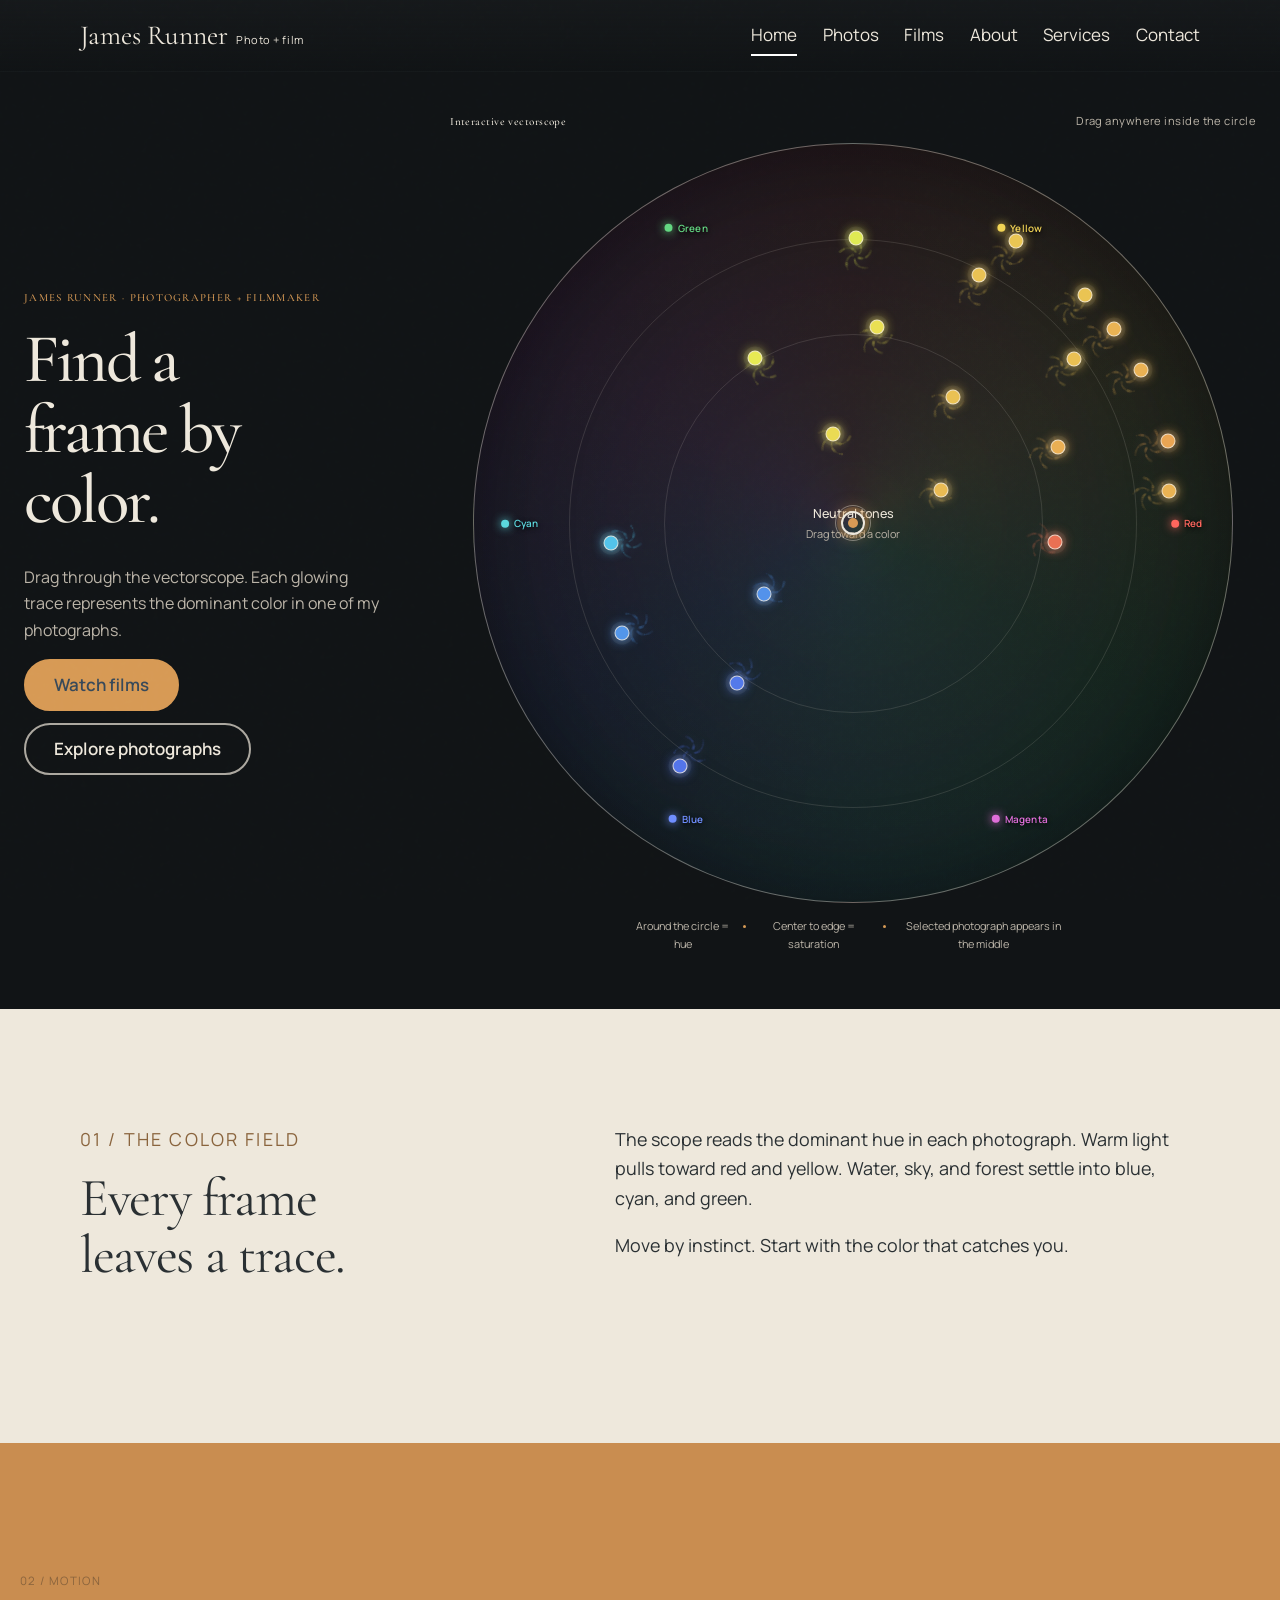
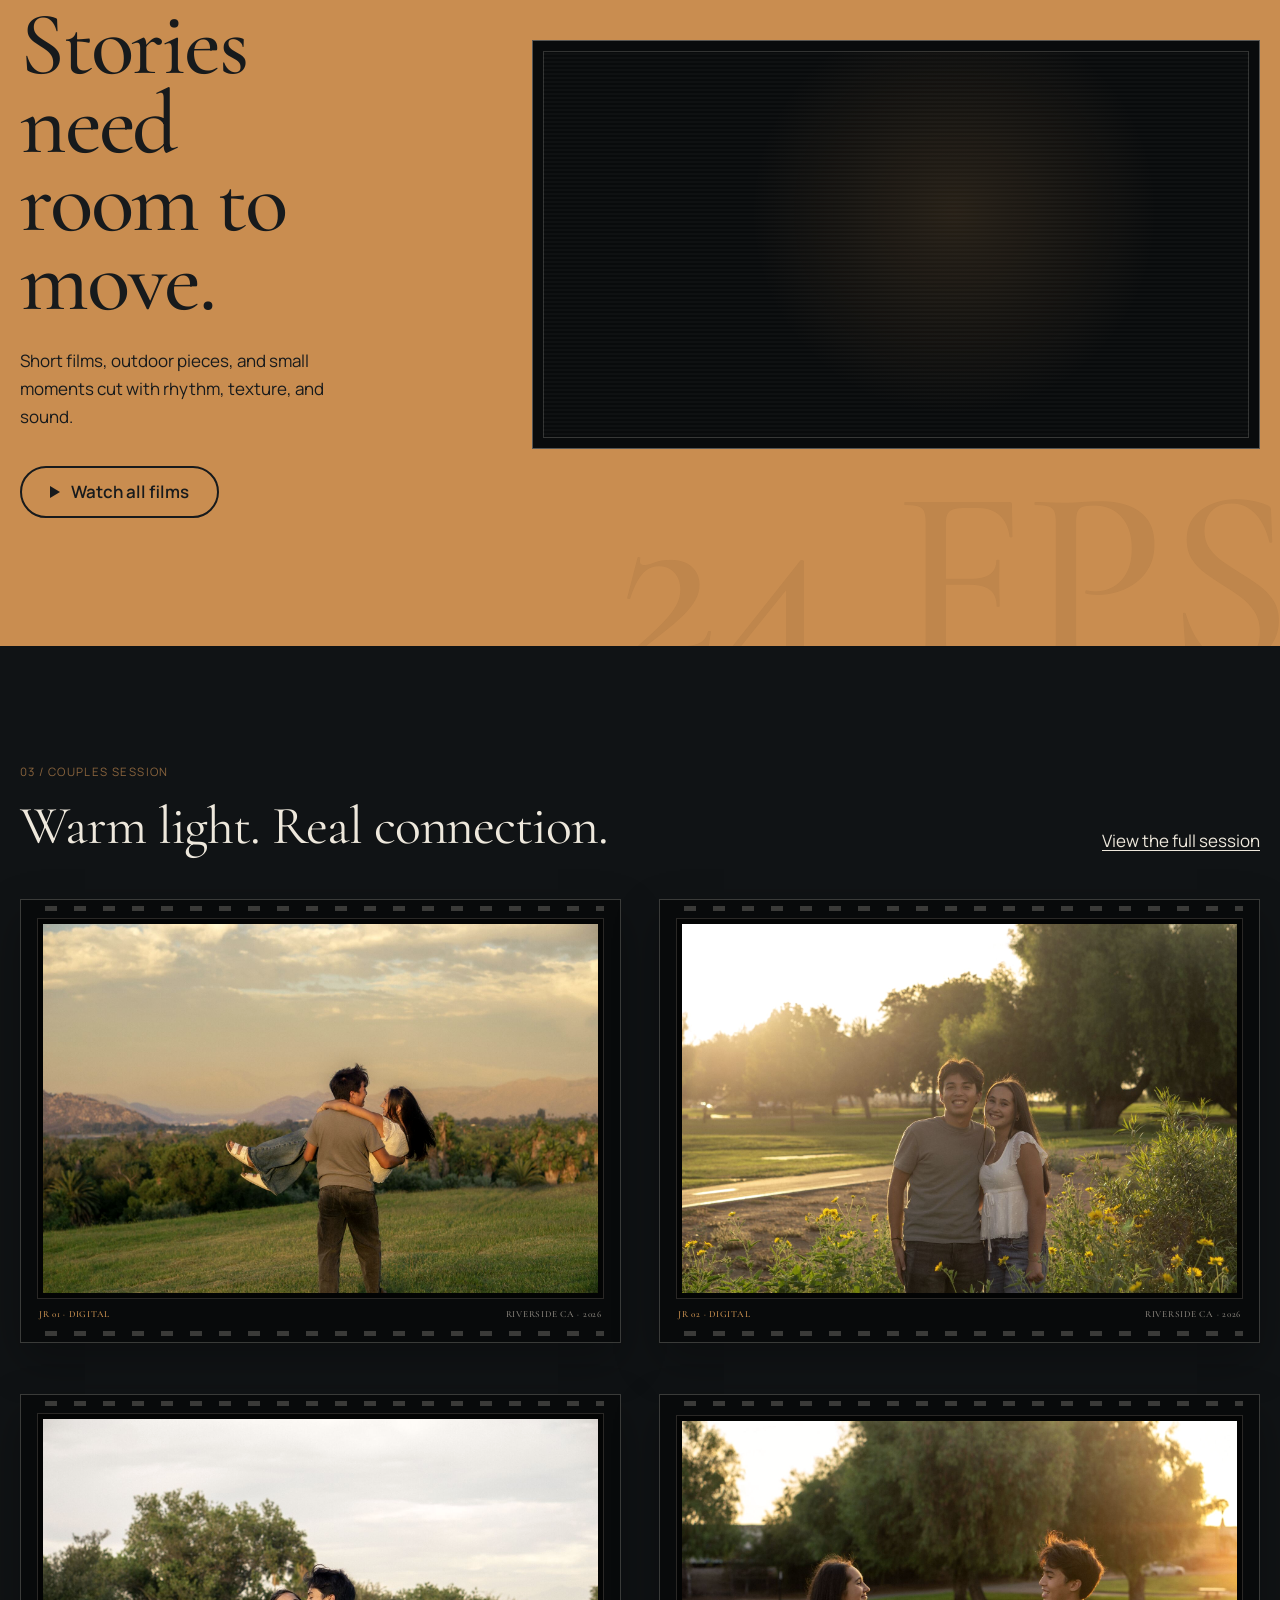
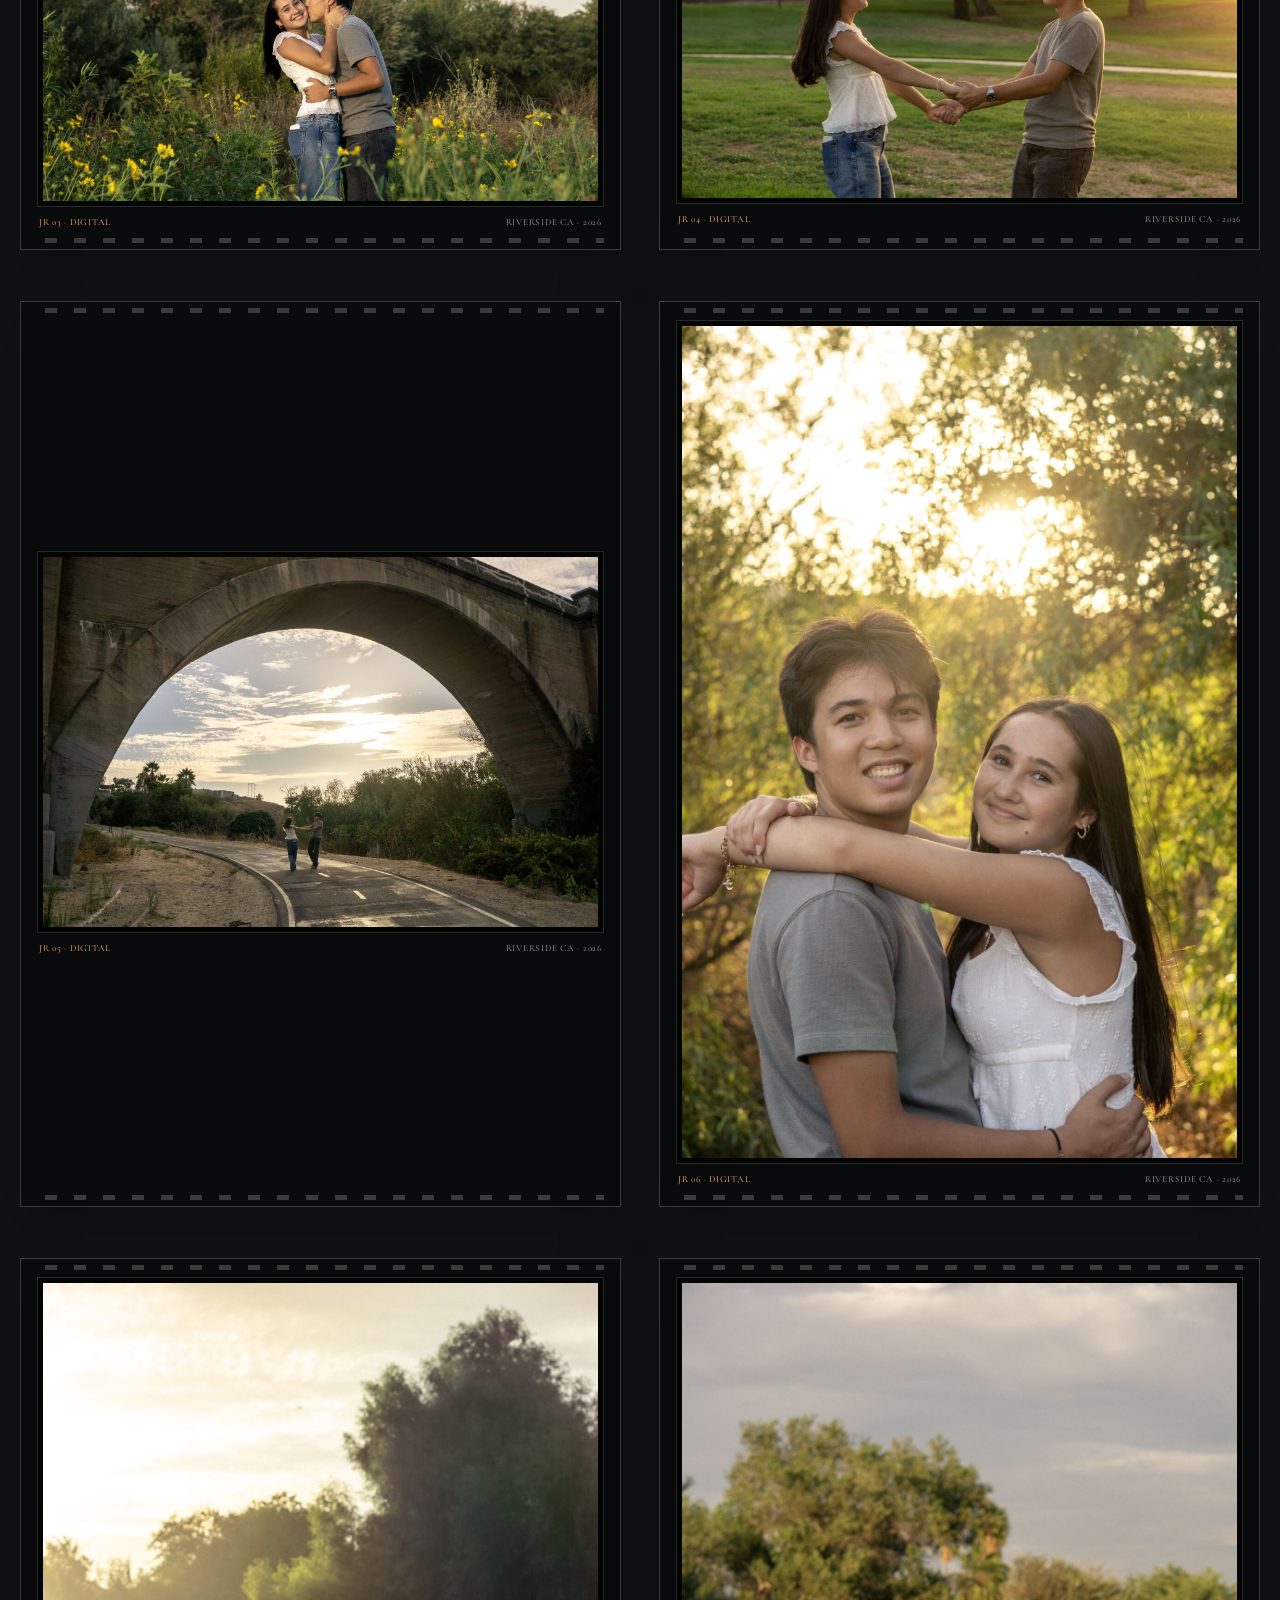
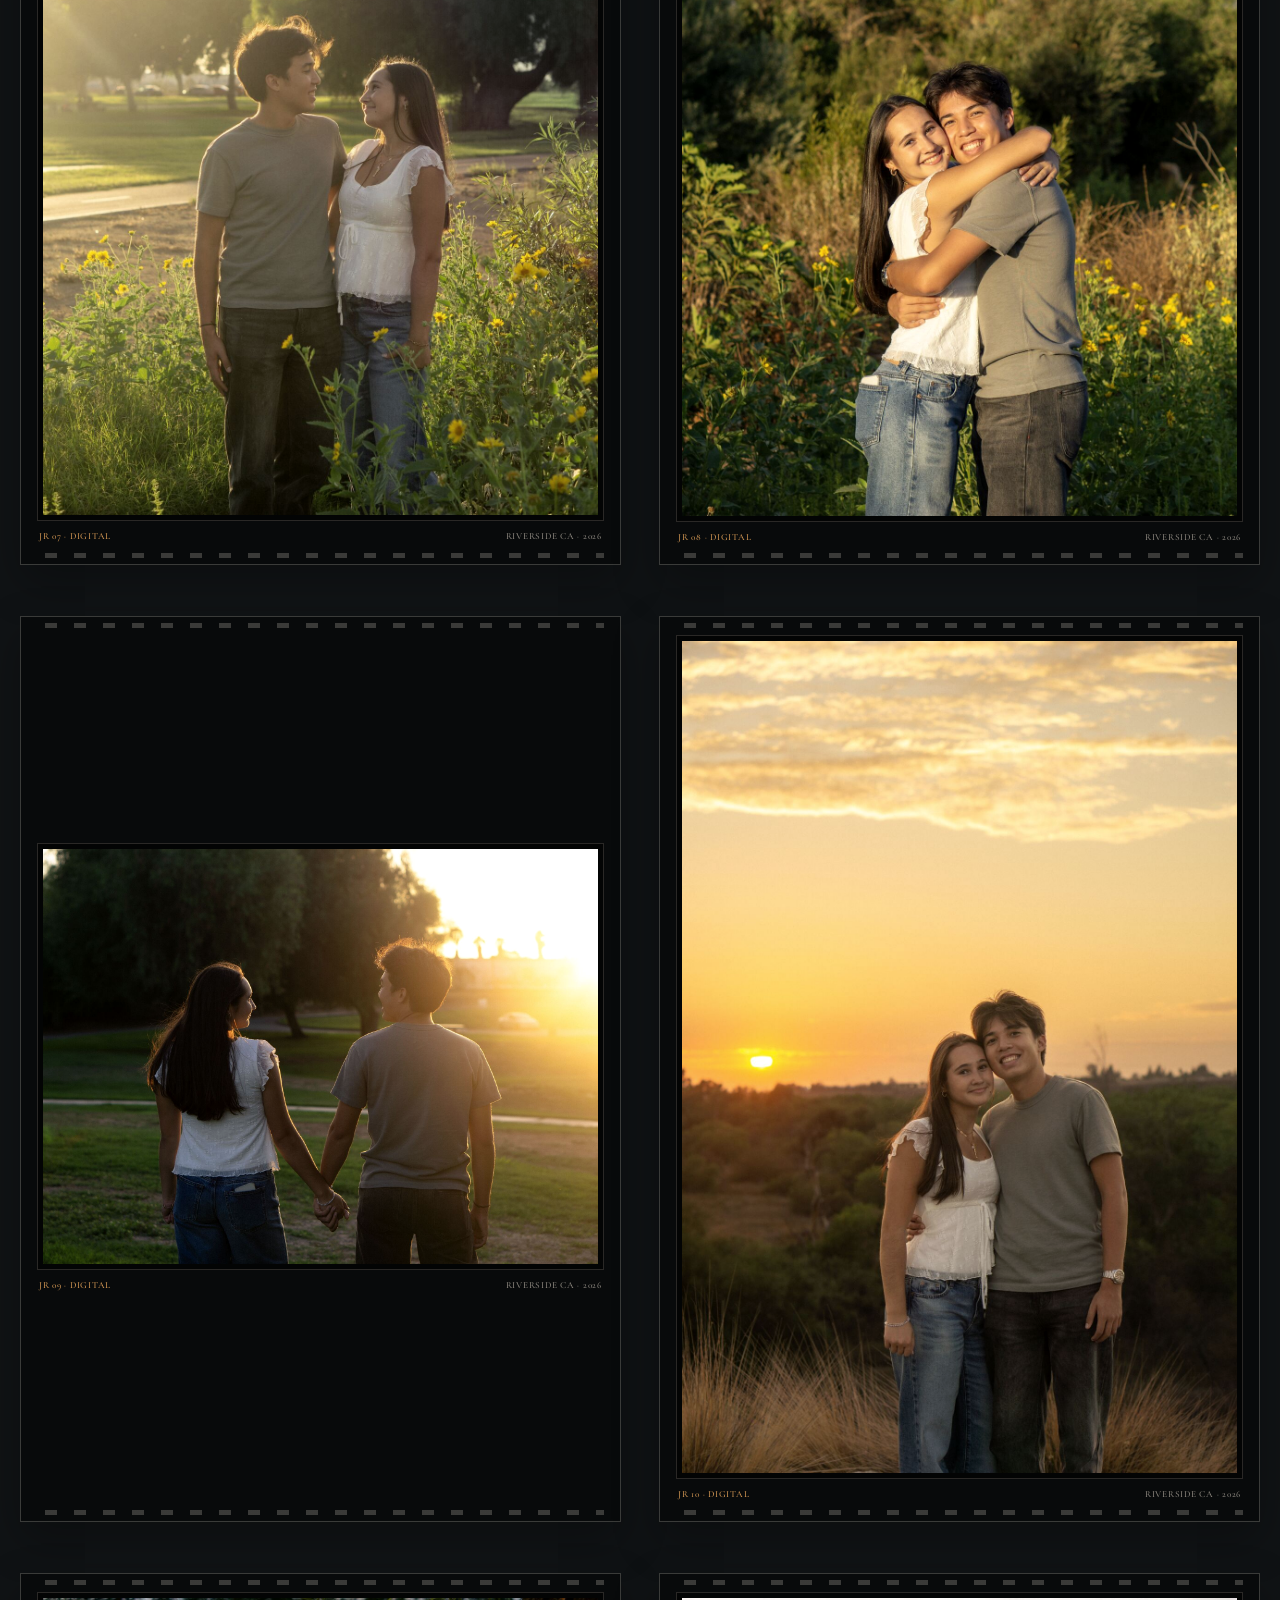
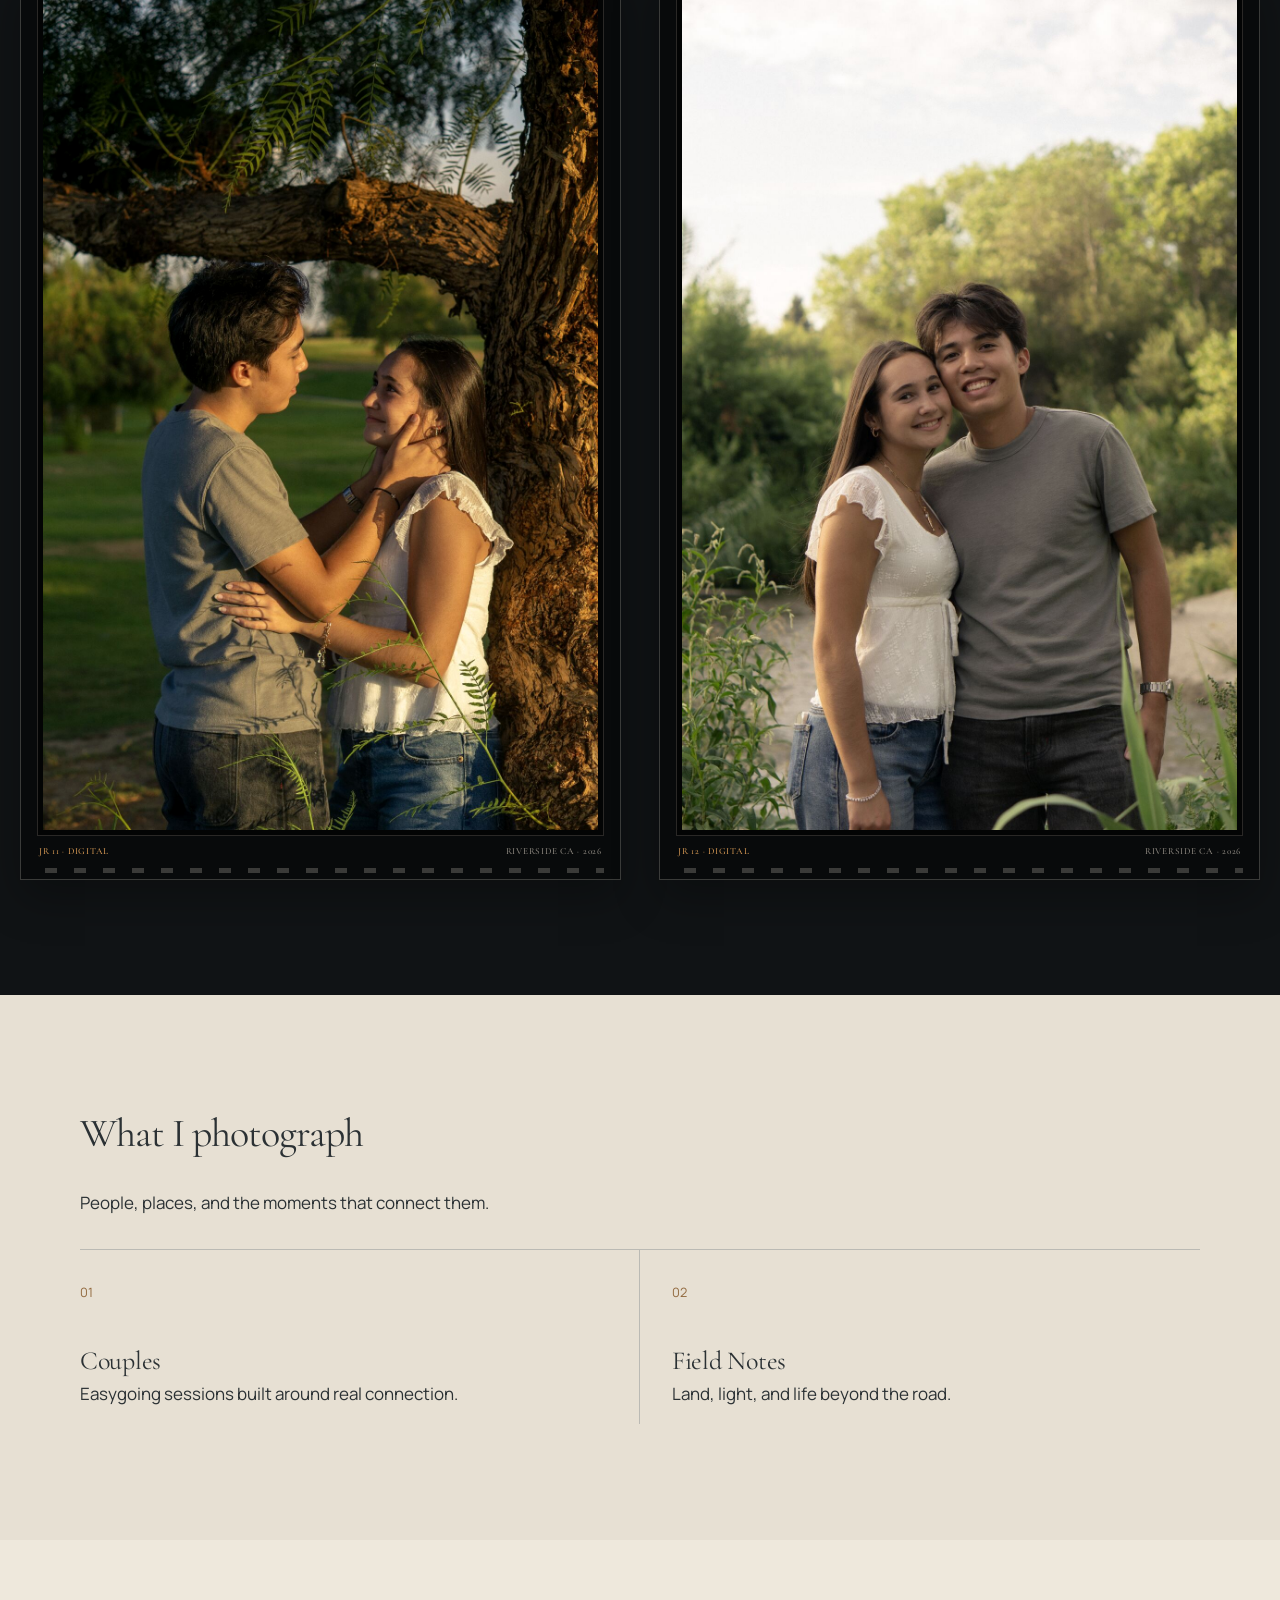
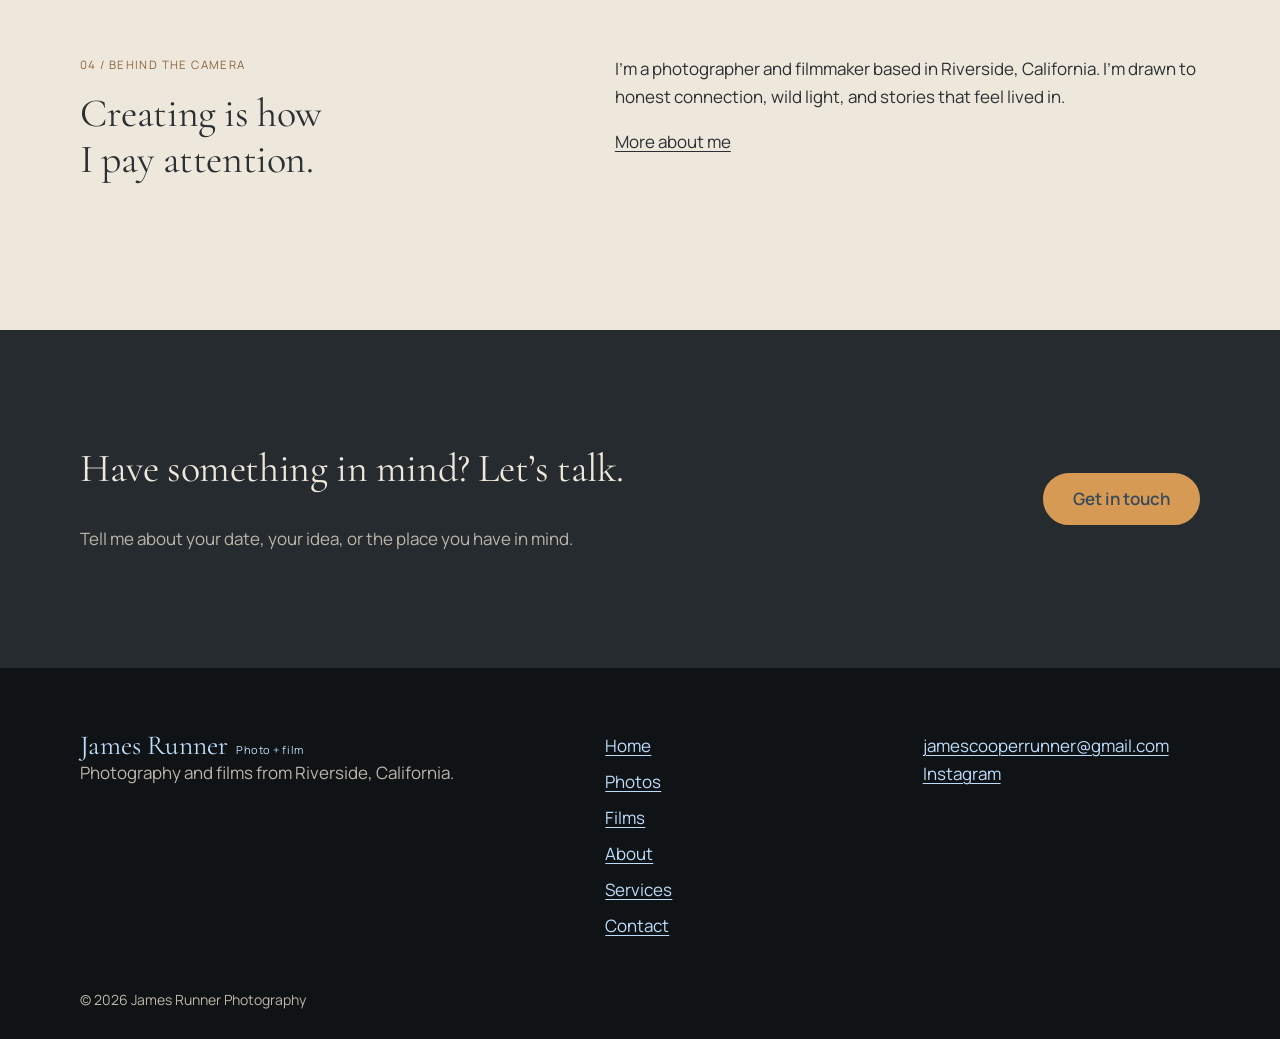
==== commit b55bdfd3: "Embed featured films and add video fallback" ====
--- a/index.html
+++ b/index.html
@@ -9,7 +9,7 @@
   <meta property="og:image" content="https://jamesrunnerphotography.com/images/og-share.jpg"><meta property="og:url" content="https://jamesrunnerphotography.com/"><meta name="twitter:card" content="summary_large_image">
   <link rel="icon" href="favicon.svg"><link rel="preconnect" href="https://fonts.googleapis.com"><link rel="preconnect" href="https://fonts.gstatic.com" crossorigin>
   <link href="https://fonts.googleapis.com/css2?family=Cormorant+Garamond:wght@400;500&family=Manrope:wght@400;500;600&display=swap" rel="stylesheet">
-  <link rel="stylesheet" href="css/styles.css?v=20261123-12"><script src="js/main.js?v=20261123-12" defer></script>
+  <link rel="stylesheet" href="css/styles.css?v=20261123-13"><script src="js/main.js?v=20261123-13" defer></script>
   <script type="application/ld+json">{"@context":"https://schema.org","@type":"LocalBusiness","name":"James Runner Photography","url":"https://jamesrunnerphotography.com/","email":"jamescooperrunner@gmail.com","areaServed":"Riverside, California","sameAs":["https://www.instagram.com/jamesrunner.photography/"]}</script>
 </head>
 <body class="home-page scope-home darkroom-home">
@@ -47,7 +47,7 @@
       </div>
     </section>
     <section class="section scope-explainer"><div class="container split-copy"><div><p class="section-index">01 / The color field</p><h2>Every frame leaves a trace.</h2></div><div><p>The scope reads the dominant hue in each photograph. Warm light pulls toward red and yellow. Water, sky, and forest settle into blue, cyan, and green.</p><p>Move by instinct. Start with the color that catches you.</p></div></div></section>
-    <section class="motion-feature"><div class="gallery-container motion-grid"><div class="motion-copy"><p class="section-index">02 / Motion</p><h2>Stories need room to move.</h2><p>Short films, outdoor pieces, and small moments cut with rhythm, texture, and sound.</p><a class="button reel-button" href="videos.html"><span class="play-mark" aria-hidden="true"></span>Watch the films</a></div><a class="projector-frame" href="videos.html" aria-label="Visit the films page"><span class="viewfinder-corner corner-one"></span><span class="viewfinder-corner corner-two"></span><span class="viewfinder-corner corner-three"></span><span class="viewfinder-corner corner-four"></span><span class="projector-status"><i></i>Showreel coming soon</span><span class="projector-play" aria-hidden="true"></span><span class="timecode">00:00:00:00</span></a></div></section>
+    <section class="motion-feature"><div class="gallery-container motion-grid"><div class="motion-copy"><p class="section-index">02 / Motion</p><h2>Stories need room to move.</h2><p>Short films, outdoor pieces, and small moments cut with rhythm, texture, and sound.</p><a class="button reel-button" href="videos.html"><span class="play-mark" aria-hidden="true"></span>Watch all films</a></div><div class="projector-frame films-ready"><iframe src="https://www.youtube-nocookie.com/embed/hobK6bAK-Ec?rel=0" title="The Feeling Of Coming Home by James Runner" loading="lazy" allow="accelerometer; autoplay; clipboard-write; encrypted-media; gyroscope; picture-in-picture; web-share" referrerpolicy="strict-origin-when-cross-origin" allowfullscreen></iframe></div></div></section>
     <section class="section darkroom-roll"><div class="gallery-container"><div class="roll-heading"><div><p class="section-index">03 / Couples session</p><h2>Warm light. Real connection.</h2></div><a href="portfolio.html#couples">View the full session</a></div><div class="contact-sheet" data-contact-sheet></div></div></section>
     <section class="section tint"><div class="container"><div class="section-head"><div><h2>What I photograph</h2><p>People, places, and the moments that connect them.</p></div></div><div class="category-grid quiet-grid">
       <a class="category-link" href="portfolio.html#couples"><span class="category-number">01</span><h3>Couples</h3><p>Easygoing sessions built around real connection.</p></a>
--- a/css/styles.css
+++ b/css/styles.css
@@ -74,11 +74,12 @@
 .viewfinder-corner{position:absolute;z-index:2;width:34px;height:34px;border-color:rgba(238,232,220,.7);border-style:solid}.corner-one{left:24px;top:24px;border-width:1px 0 0 1px}.corner-two{right:24px;top:24px;border-width:1px 1px 0 0}.corner-three{right:24px;bottom:24px;border-width:0 1px 1px 0}.corner-four{left:24px;bottom:24px;border-width:0 0 1px 1px}.projector-status{position:absolute;z-index:3;left:34px;top:33px;font-size:.64rem;letter-spacing:.1em;text-transform:uppercase}.projector-status i{display:inline-block;width:7px;height:7px;margin-right:8px;border-radius:50%;background:#e05f50;animation:recordPulse 1.6s ease-in-out infinite}.projector-play{position:absolute;z-index:3;left:50%;top:50%;width:78px;height:78px;border:1px solid rgba(238,232,220,.65);border-radius:50%;transform:translate(-50%,-50%);transition:background .15s,transform .15s}.projector-play:after{content:"";position:absolute;left:31px;top:25px;border-top:14px solid transparent;border-bottom:14px solid transparent;border-left:21px solid #eee8dc}.projector-frame:hover .projector-play{background:rgba(215,154,85,.3);transform:translate(-50%,-50%) scale(1.06)}.timecode{position:absolute;z-index:3;right:34px;bottom:30px;font:500 .68rem/1 var(--sans);letter-spacing:.13em}
 .film-hero{position:relative;padding:clamp(150px,18vw,260px) 0 90px;background:#111416;color:#eee8dc;overflow:hidden}.film-hero:before{content:"PLAY";position:absolute;right:-.04em;bottom:-.2em;font:500 clamp(10rem,28vw,30rem)/.8 var(--serif);color:rgba(238,232,220,.025)}.film-hero .scope-place{color:#d79a55}.film-hero h1{font-size:clamp(5rem,12vw,11rem);line-height:.76;max-width:8ch;margin-bottom:38px}.film-hero>div>p:last-of-type{color:#bcb5a9;font-size:clamp(1.05rem,1.7vw,1.3rem);max-width:44ch}.film-reel-line{display:flex;gap:18px;margin-top:70px;opacity:.45}.film-reel-line span{display:block;flex:1;height:18px;border:1px solid #eee8dc;border-radius:3px}
 .film-program{padding:clamp(72px,10vw,130px) 0;background:#111416;color:#eee8dc}.featured-film{display:grid;grid-template-columns:minmax(0,1.4fr) minmax(260px,.6fr);gap:clamp(34px,6vw,90px);align-items:end;padding-bottom:clamp(72px,9vw,120px);border-bottom:1px solid rgba(238,232,220,.18)}.featured-film .video-placeholder{aspect-ratio:16/9}.film-info h2{font-size:clamp(3rem,6vw,6rem);line-height:.9}.film-info p:not(.section-index){color:#bcb5a9}.film-grid{display:grid;grid-template-columns:1fr 1fr;gap:clamp(26px,5vw,70px);padding-top:clamp(60px,8vw,100px)}.film-card .video-placeholder{margin-bottom:24px}.video-placeholder.small .projector-play{width:58px;height:58px}.video-placeholder.small .projector-play:after{left:23px;top:18px;border-top-width:11px;border-bottom-width:11px;border-left-width:17px}.film-card h3{font-size:clamp(2rem,3vw,3rem);margin-bottom:5px}.film-card p{color:#bcb5a9}.film-process{padding:var(--space) 0;background:#d8d0c2;color:#252b2f}.film-process h2{font-size:clamp(3.2rem,7vw,6rem);line-height:.9}
-.films-ready iframe,.films-ready video{position:absolute;inset:0;width:100%;height:100%;border:0}.darkroom-home .scope-intro h1{font-weight:500;letter-spacing:-.04em}.darkroom-home .scope-place,.section-index{letter-spacing:.12em;text-transform:uppercase}.darkroom-home .contact-frame{transition:transform .15s,border-color .15s}.darkroom-home .contact-frame:hover{transform:translateY(-5px) rotate(-.25deg);border-color:rgba(215,154,85,.65)}
+.films-ready iframe,.films-ready video{position:absolute;z-index:4;inset:0;width:100%;height:100%;border:0}.films-ready:before,.films-ready:after{pointer-events:none}.darkroom-home .scope-intro h1{font-weight:500;letter-spacing:-.04em}.darkroom-home .scope-place,.section-index{letter-spacing:.12em;text-transform:uppercase}.darkroom-home .contact-frame{transition:transform .15s,border-color .15s}.darkroom-home .contact-frame:hover{transform:translateY(-5px) rotate(-.25deg);border-color:rgba(215,154,85,.65)}
 @keyframes recordPulse{0%,100%{opacity:1}50%{opacity:.35}}
 @media(max-width:900px){.motion-grid,.featured-film{grid-template-columns:1fr}.motion-copy h2{max-width:9ch}.film-info{max-width:650px}.site-nav{gap:16px;font-size:.91rem}}
 @media(max-width:720px){.motion-feature{padding-inline:0}.projector-status{left:24px;top:24px}.timecode{right:24px;bottom:22px}.projector-play{width:62px;height:62px}.projector-play:after{left:24px;top:19px;border-top-width:12px;border-bottom-width:12px;border-left-width:19px}.film-grid{grid-template-columns:1fr}.film-hero h1{font-size:clamp(4.5rem,22vw,7.5rem)}.film-reel-line{gap:8px}.film-reel-line span{height:11px}.page-hero h1{font-size:clamp(3.5rem,18vw,5.5rem)}}
 @media(prefers-reduced-motion:reduce){.projector-status i{animation:none}.darkroom-home .contact-frame{transition:none}}
+.external-film img{position:absolute;inset:0;width:100%;height:100%;object-fit:cover}.external-film:after{background:linear-gradient(0deg,rgba(9,11,12,.6),transparent 55%);box-shadow:inset 0 0 0 1px rgba(238,232,220,.18)}.external-label{position:absolute;z-index:5;right:22px;bottom:18px;color:#fff;font-size:.72rem;letter-spacing:.08em}.external-film:hover .projector-play{background:rgba(215,154,85,.4);transform:translate(-50%,-50%) scale(1.06)}
 
 
 
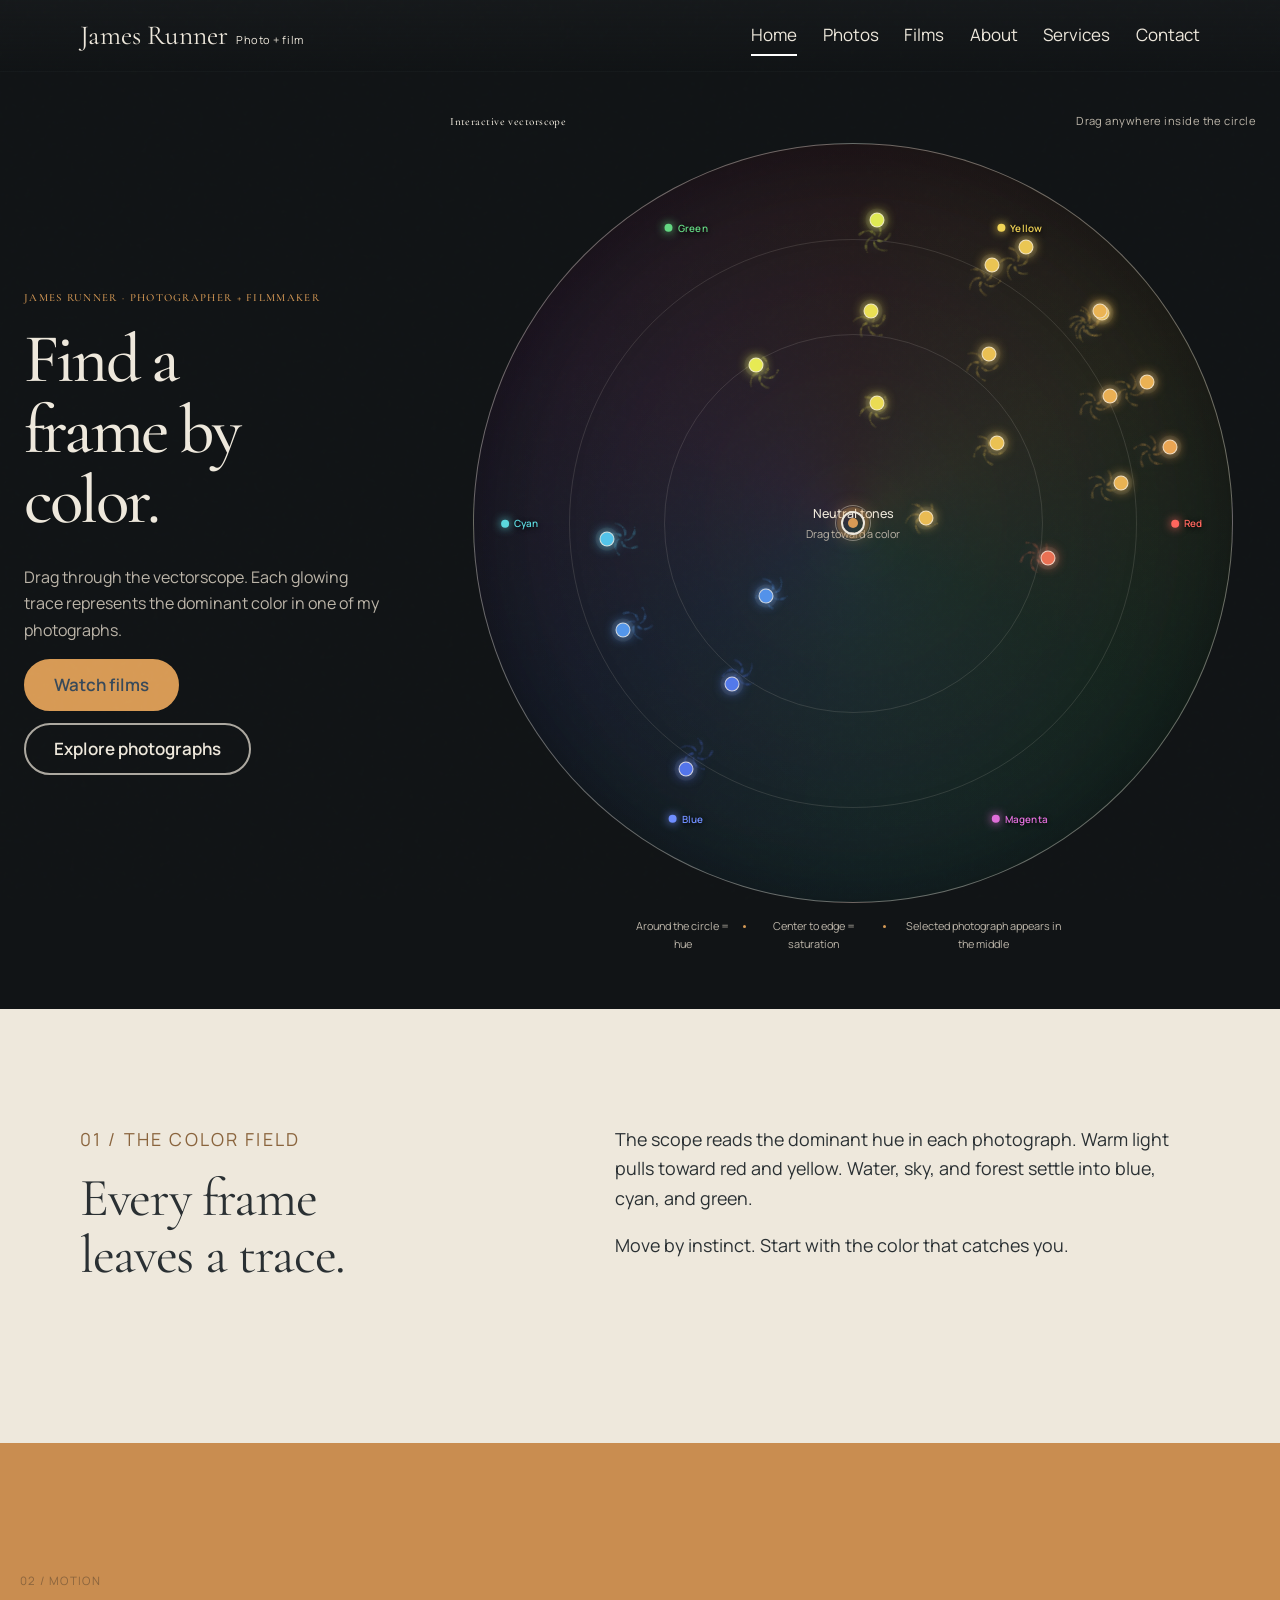
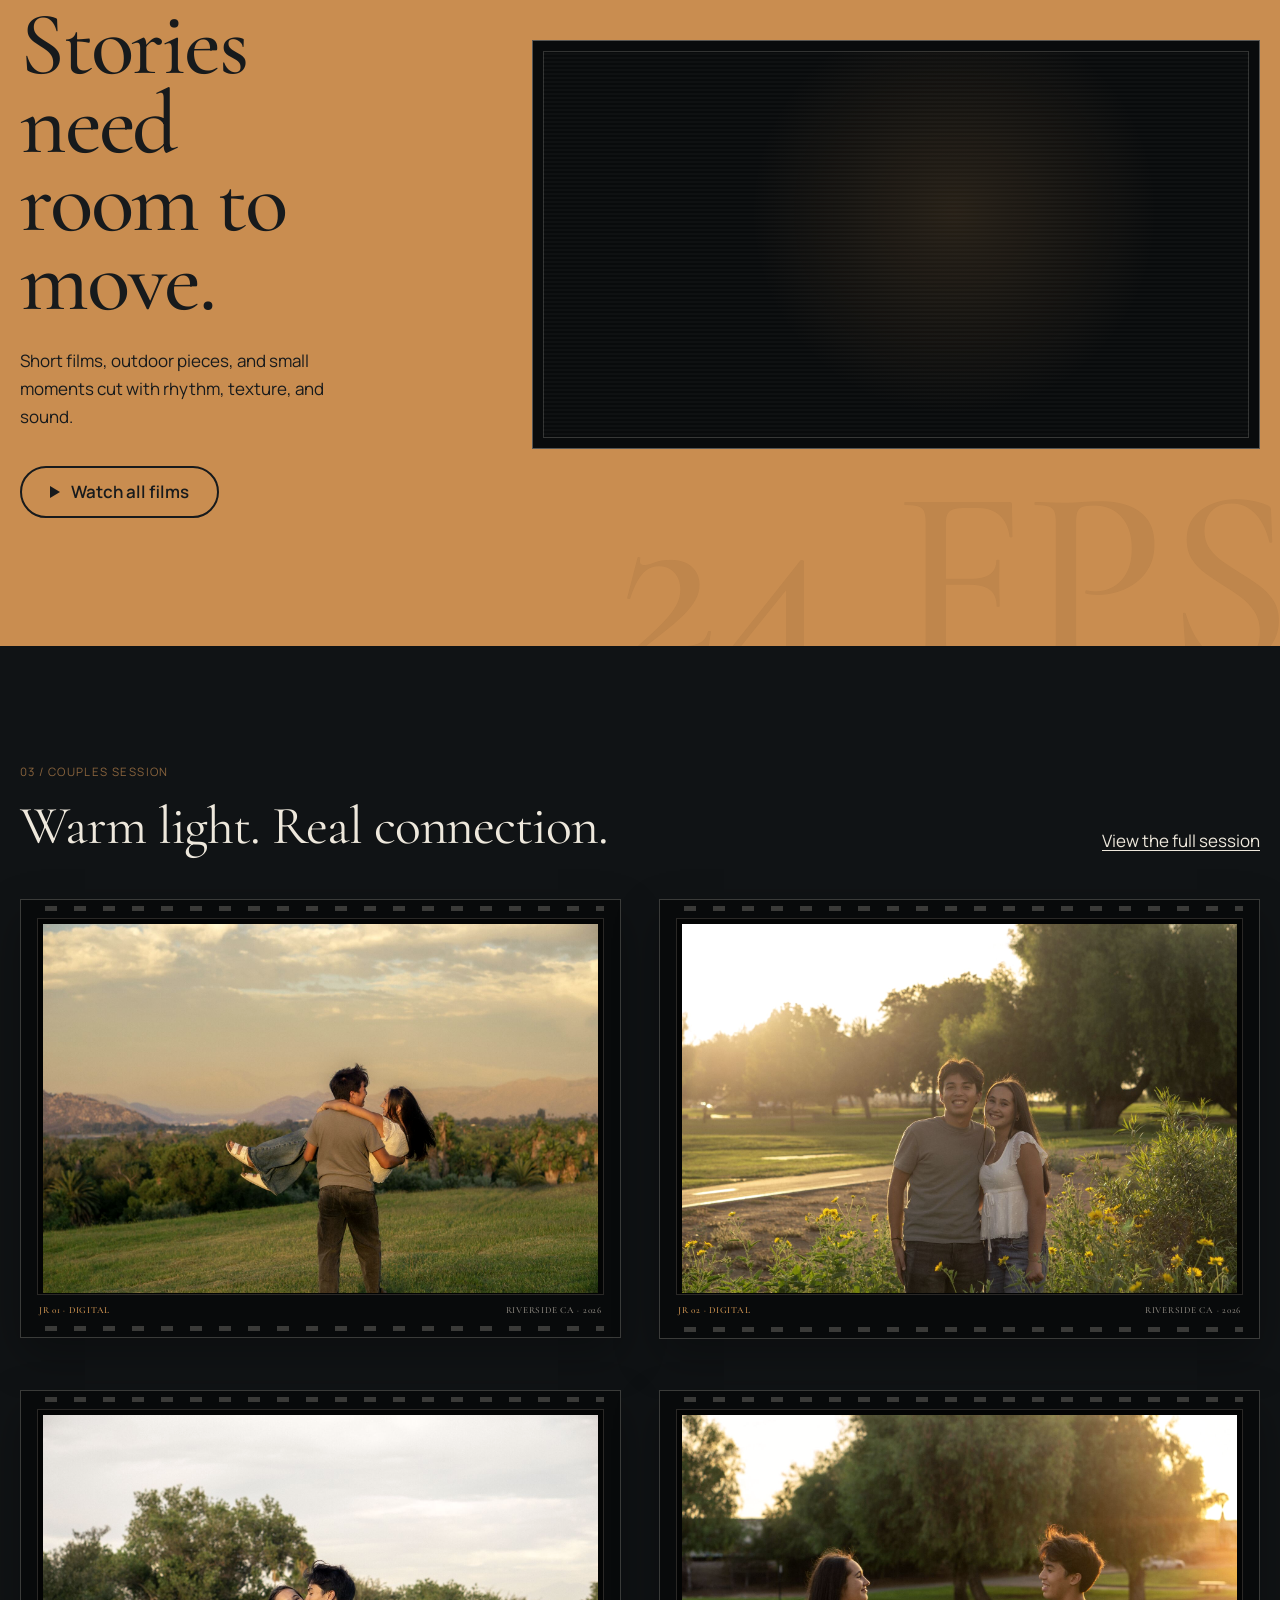
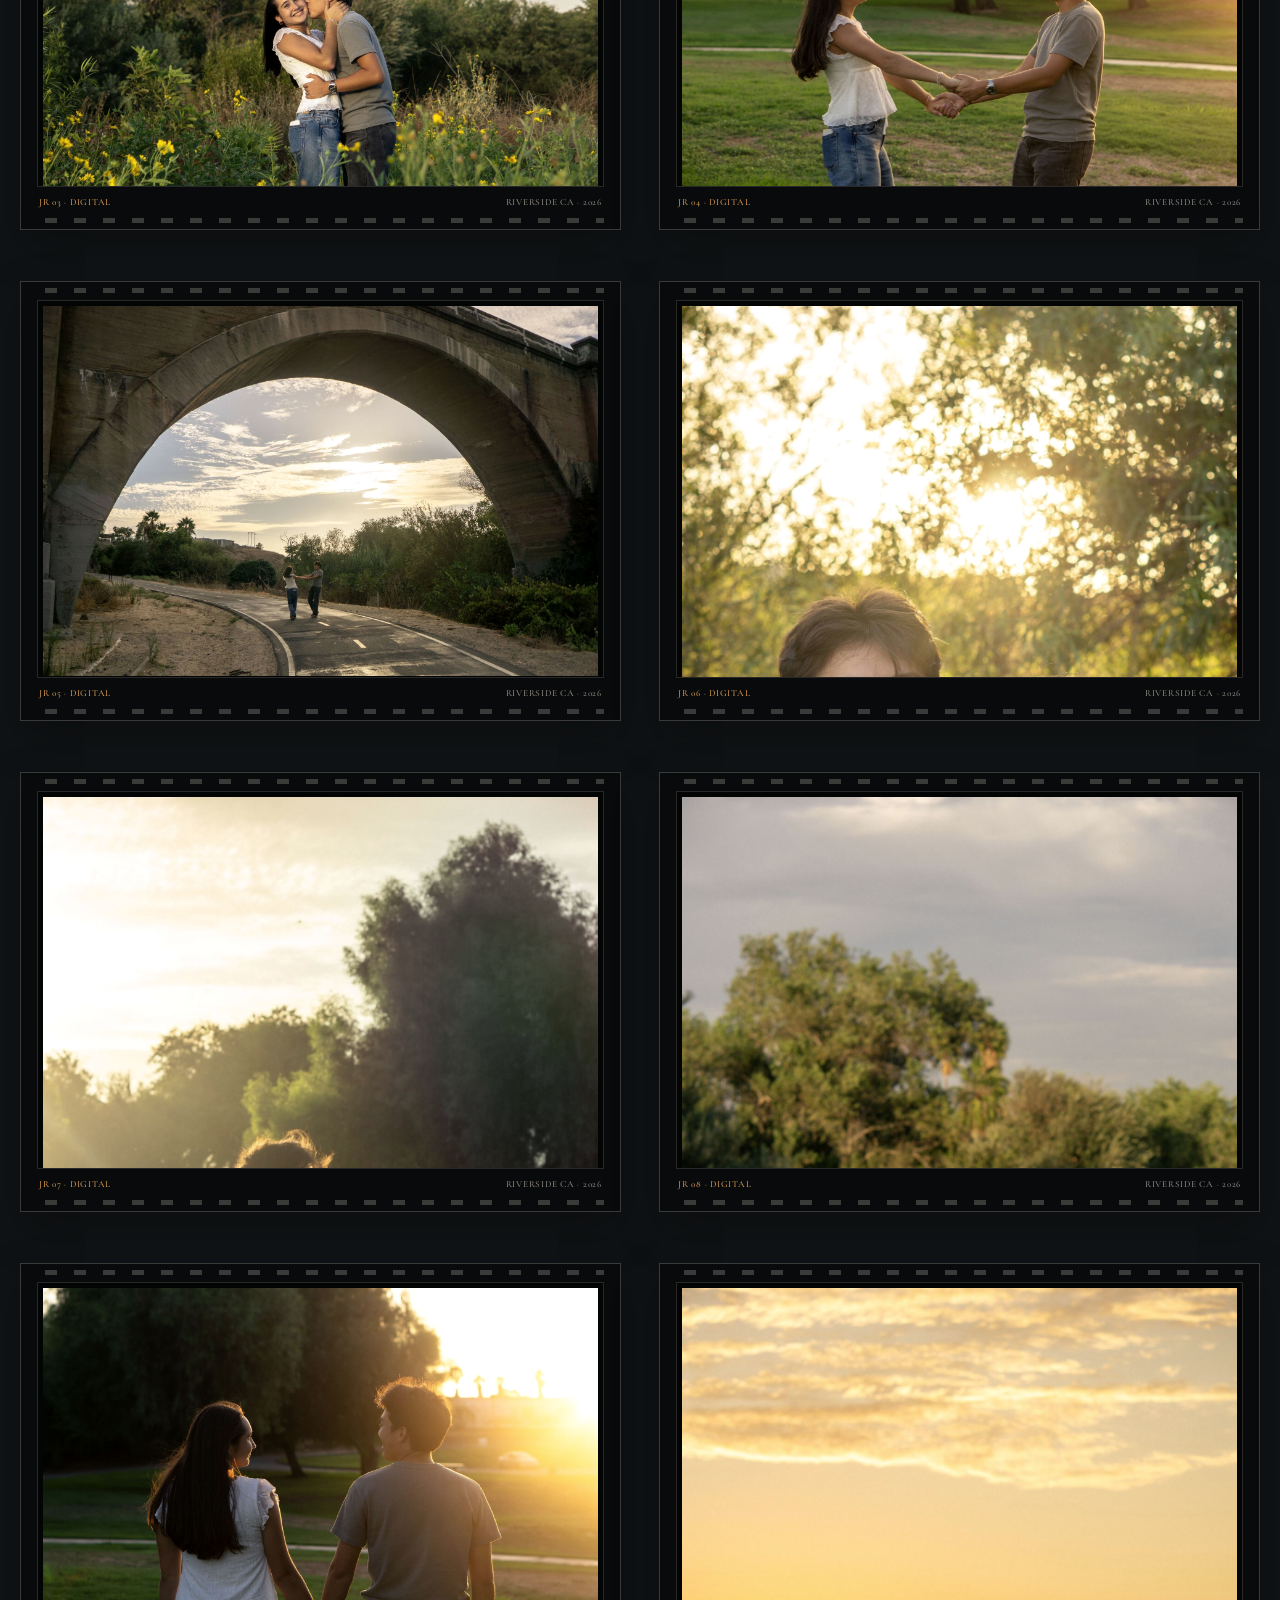
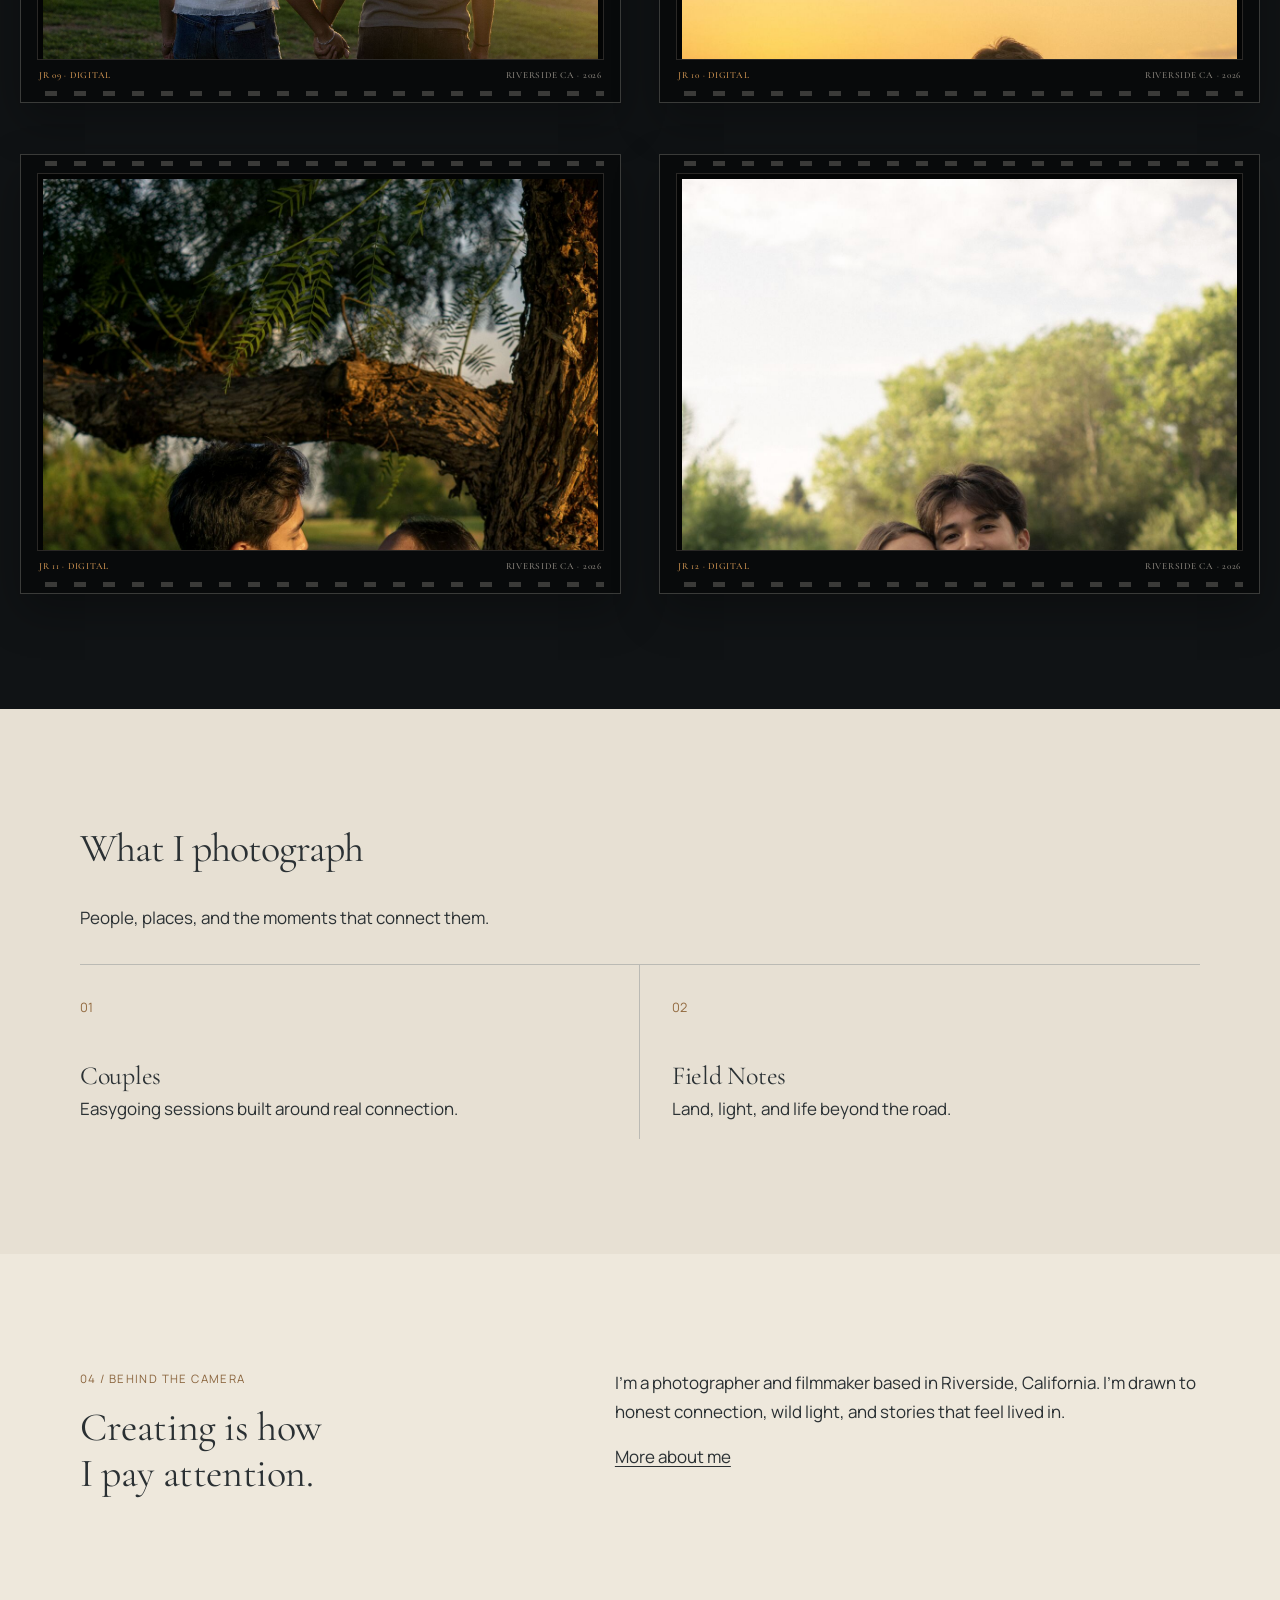
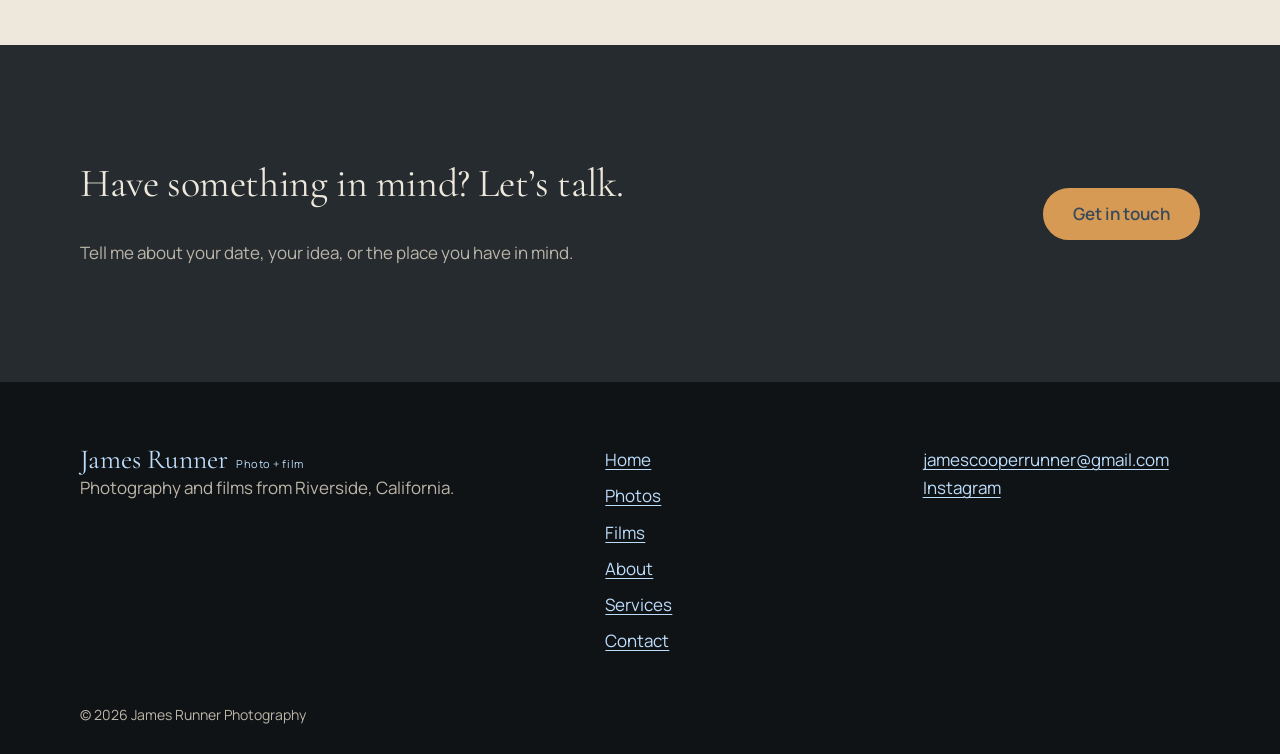
==== commit 36e474db: "Balance photo grids and add About portrait" ====
--- a/index.html
+++ b/index.html
@@ -9,7 +9,7 @@
   <meta property="og:image" content="https://jamesrunnerphotography.com/images/og-share.jpg"><meta property="og:url" content="https://jamesrunnerphotography.com/"><meta name="twitter:card" content="summary_large_image">
   <link rel="icon" href="favicon.svg"><link rel="preconnect" href="https://fonts.googleapis.com"><link rel="preconnect" href="https://fonts.gstatic.com" crossorigin>
   <link href="https://fonts.googleapis.com/css2?family=Cormorant+Garamond:wght@400;500&family=Manrope:wght@400;500;600&display=swap" rel="stylesheet">
-  <link rel="stylesheet" href="css/styles.css?v=20261123-13"><script src="js/main.js?v=20261123-13" defer></script>
+  <link rel="stylesheet" href="css/styles.css?v=20261123-17"><script src="js/main.js?v=20261123-17" defer></script>
   <script type="application/ld+json">{"@context":"https://schema.org","@type":"LocalBusiness","name":"James Runner Photography","url":"https://jamesrunnerphotography.com/","email":"jamescooperrunner@gmail.com","areaServed":"Riverside, California","sameAs":["https://www.instagram.com/jamesrunner.photography/"]}</script>
 </head>
 <body class="home-page scope-home darkroom-home">
--- a/css/styles.css
+++ b/css/styles.css
@@ -81,5 +81,35 @@
 @media(prefers-reduced-motion:reduce){.projector-status i{animation:none}.darkroom-home .contact-frame{transition:none}}
 .external-film img{position:absolute;inset:0;width:100%;height:100%;object-fit:cover}.external-film:after{background:linear-gradient(0deg,rgba(9,11,12,.6),transparent 55%);box-shadow:inset 0 0 0 1px rgba(238,232,220,.18)}.external-label{position:absolute;z-index:5;right:22px;bottom:18px;color:#fff;font-size:.72rem;letter-spacing:.08em}.external-film:hover .projector-play{background:rgba(215,154,85,.4);transform:translate(-50%,-50%) scale(1.06)}
 
+/* Still-photo film lab */
+.photos-page{--photo-ink:#101315;--photo-paper:#d8d0c2;--photo-cream:#eee8dc;--photo-faded:#aaa399;--photo-burn:#dc783e;background:var(--photo-ink);color:var(--photo-cream)}
+.photos-page:before{content:"";position:fixed;z-index:999;inset:0;pointer-events:none;opacity:.055;background-image:url("data:image/svg+xml,%3Csvg viewBox='0 0 180 180' xmlns='http://www.w3.org/2000/svg'%3E%3Cfilter id='n'%3E%3CfeTurbulence type='fractalNoise' baseFrequency='.82' numOctaves='4' stitchTiles='stitch'/%3E%3C/filter%3E%3Crect width='100%25' height='100%25' filter='url(%23n)'/%3E%3C/svg%3E");mix-blend-mode:screen}
+.photos-page .site-header{background:rgba(16,19,21,.9);border-color:rgba(238,232,220,.14);color:var(--photo-cream);backdrop-filter:blur(10px)}
+.photos-page .site-nav a[aria-current=page]:after{background:var(--photo-burn)}
+.photo-hero{min-height:72vh;min-height:72svh;display:flex;align-items:flex-end;padding:clamp(150px,20vw,270px) 0 clamp(62px,8vw,105px);background:radial-gradient(circle at 78% 40%,#262326 0,transparent 38%),var(--photo-ink);color:var(--photo-cream)}
+.photo-hero:after{display:none}.photo-hero .container{position:relative;z-index:2}.photo-hero .scope-place{color:#d9a064;font-size:.7rem;letter-spacing:.14em;text-transform:uppercase}.photo-hero h1{font-size:clamp(5.2rem,13vw,12rem);line-height:.72;max-width:none;margin:0 0 38px;color:var(--photo-cream);letter-spacing:-.055em}.photo-hero p:not(.scope-place):not(.roll-code){color:#c4bdb2;font-size:clamp(1rem,1.4vw,1.2rem)}.photo-hero .roll-code{margin-top:48px;color:#7f7b75;font-size:.62rem;letter-spacing:.13em}
+.film-burn{position:absolute;z-index:1;pointer-events:none;border-radius:50%;filter:blur(24px);mix-blend-mode:screen}.burn-one{right:-9vw;top:-12%;width:48vw;height:78%;background:radial-gradient(ellipse at center,rgba(255,239,170,.82) 0 3%,rgba(244,129,62,.7) 15%,rgba(174,35,26,.42) 34%,transparent 67%);transform:rotate(-12deg);animation:filmBurn 7s ease-in-out infinite alternate}.burn-two{right:19%;bottom:-34%;width:30vw;height:60%;background:radial-gradient(ellipse,rgba(252,191,89,.44),rgba(199,43,32,.24) 28%,transparent 68%);transform:rotate(24deg)}
+.photo-vault{background:#15191b!important;color:var(--photo-cream);border-top:1px solid rgba(238,232,220,.12)}.photos-page .tabs{border-color:rgba(238,232,220,.18);gap:clamp(30px,5vw,72px)}.photos-page .tab{color:#aaa399;font-size:.7rem;letter-spacing:.13em;text-transform:uppercase}.photos-page .tab[aria-selected=true]{color:var(--photo-cream)}.photos-page .tab[aria-selected=true]:after{height:2px;background:var(--photo-burn)}.photos-page .panel-intro{color:#bcb5ab;font:400 clamp(1.5rem,2.7vw,2.35rem)/1.25 var(--serif);max-width:34ch;margin:0 0 56px}.photos-page .masonry{column-gap:clamp(16px,2.3vw,34px)}
+.proof-frame{position:relative;margin-bottom:clamp(22px,3vw,42px);padding:22px 12px 10px;border:1px solid rgba(238,232,220,.2);background:#090b0c;color:var(--photo-cream);opacity:1;text-align:left;transition:transform .15s,border-color .15s}.proof-frame:nth-child(3n+2){transform:translateY(10px)}.proof-frame:nth-child(4n){transform:translateY(-7px)}.proof-frame:hover{opacity:1;border-color:rgba(220,120,62,.75);transform:translateY(-4px) rotate(-.18deg)}.proof-frame:nth-child(3n+2):hover,.proof-frame:nth-child(4n):hover{transform:translateY(-4px) rotate(.18deg)}
+.proof-frame .photo-slot{background:#202529}.proof-frame .photo-slot img{filter:saturate(.86) contrast(1.05) sepia(.035);transition:filter .15s,transform .2s}.proof-frame:hover .photo-slot img{filter:saturate(1) contrast(1.04);transform:scale(1.008)}.proof-number{position:absolute;left:13px;top:5px;color:#d49a60;font:500 .58rem/1 var(--sans);letter-spacing:.1em}.proof-meta{display:flex;justify-content:space-between;gap:16px;padding-top:9px;color:#77736d;font-size:.55rem;line-height:1.3;letter-spacing:.09em;text-transform:uppercase}.proof-meta span:first-child{color:#aaa399}.photos-page .panel-link{color:var(--photo-cream);margin-top:28px}.photos-page .site-footer{background:#090b0c;color:#bcb5ab;border-top:1px solid rgba(238,232,220,.12)}
+@keyframes filmBurn{0%{opacity:.63;transform:translate(0,0) rotate(-12deg) scale(.96)}100%{opacity:.92;transform:translate(-3%,4%) rotate(-8deg) scale(1.08)}}
+@media(max-width:720px){.photo-hero{min-height:66svh}.photo-hero h1{font-size:clamp(4.3rem,23vw,7rem)}.burn-one{right:-32vw;width:88vw}.burn-two{width:62vw}.photos-page .masonry{column-count:1}.proof-frame:nth-child(n){transform:none}.proof-meta{font-size:.53rem}}
+@media(prefers-reduced-motion:reduce){.film-burn{animation:none}.proof-frame,.proof-frame .photo-slot img{transition:none}}
+
+/* Balanced film frames */
+.photos-page .masonry{columns:auto;display:grid;grid-template-columns:repeat(3,minmax(0,1fr));gap:clamp(24px,3vw,42px) clamp(16px,2.3vw,34px);align-items:start;margin-inline:auto}
+.photos-page .proof-frame{align-self:start;margin:0;transform:none}
+.photos-page .proof-frame:hover{transform:translateY(-4px) rotate(-.18deg)}
+.photos-page .proof-frame .photo-slot{aspect-ratio:3/2!important;display:grid;place-items:center;background:#030404}
+.photos-page .proof-frame .photo-slot img{object-fit:contain;object-position:center}
+.photos-page .panel-link{margin-top:48px}
+.darkroom-home .contact-sheet{align-items:start}
+.darkroom-home .contact-frame{align-self:start}
+.darkroom-home .frame-window{display:grid;place-items:center;aspect-ratio:3/2}
+.darkroom-home .contact-frame img{width:100%;height:100%;aspect-ratio:auto;object-fit:contain;object-position:center}
+.about-portrait img{object-position:45% center}
+@media(max-width:900px) and (min-width:721px){.photos-page .masonry{grid-template-columns:repeat(2,minmax(0,1fr))}.photos-page .proof-frame:last-child:nth-child(odd){grid-column:1/-1;width:calc(50% - 9px);justify-self:center}}
+@media(max-width:720px){.photos-page .masonry{grid-template-columns:1fr}.photos-page .proof-frame:nth-child(n){transform:none}}
 
 
+
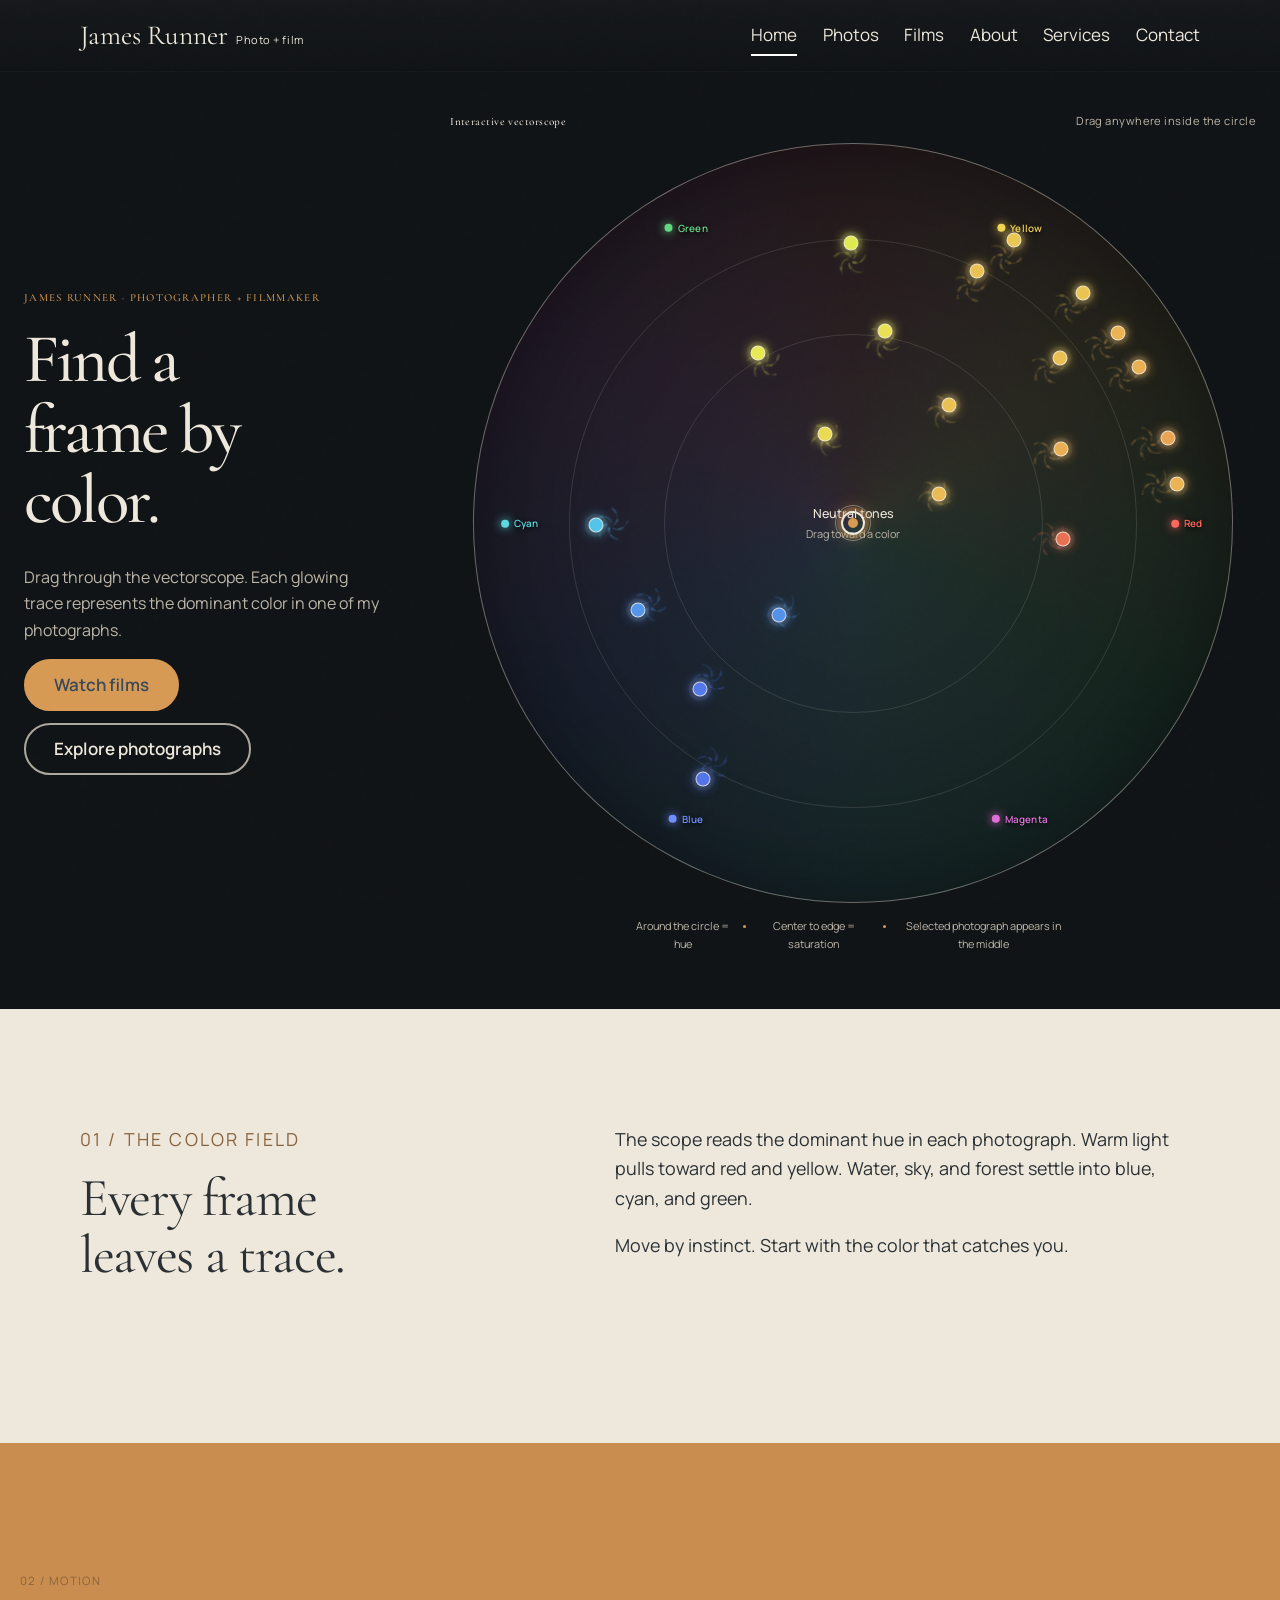
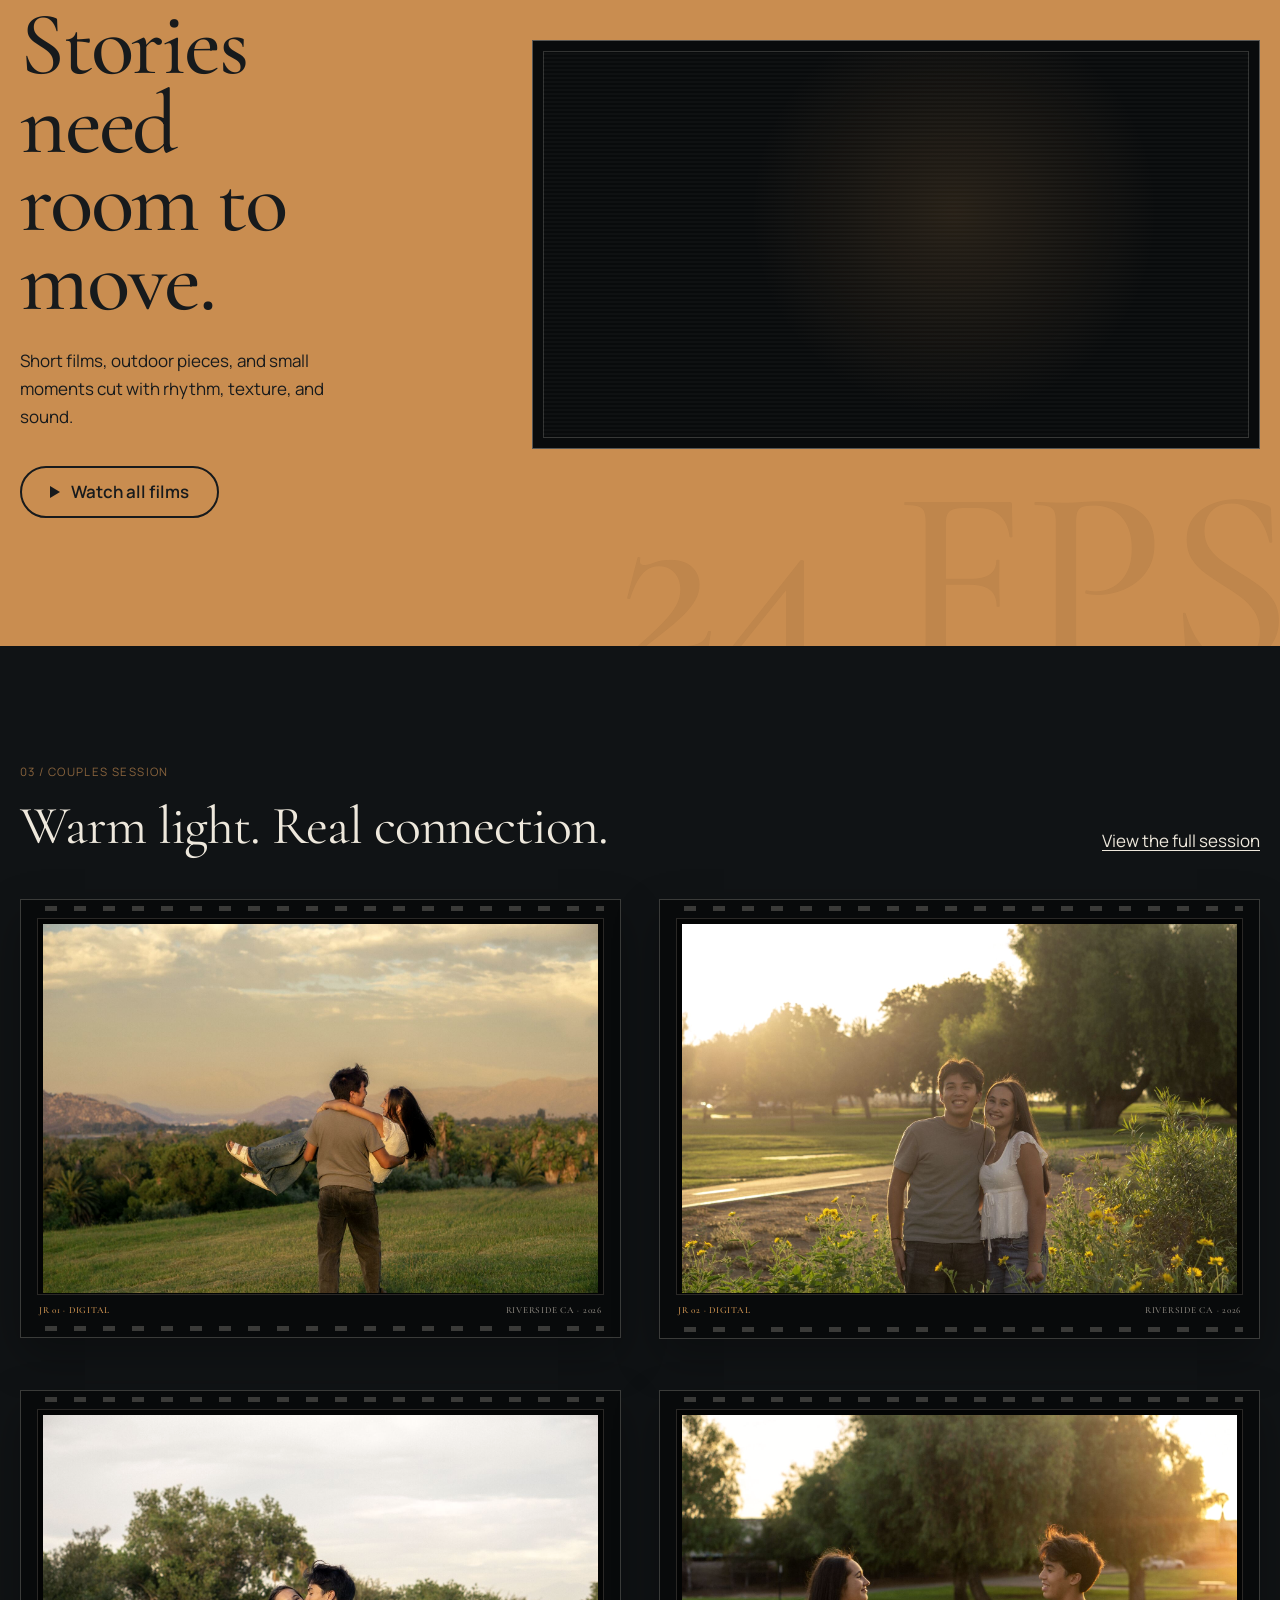
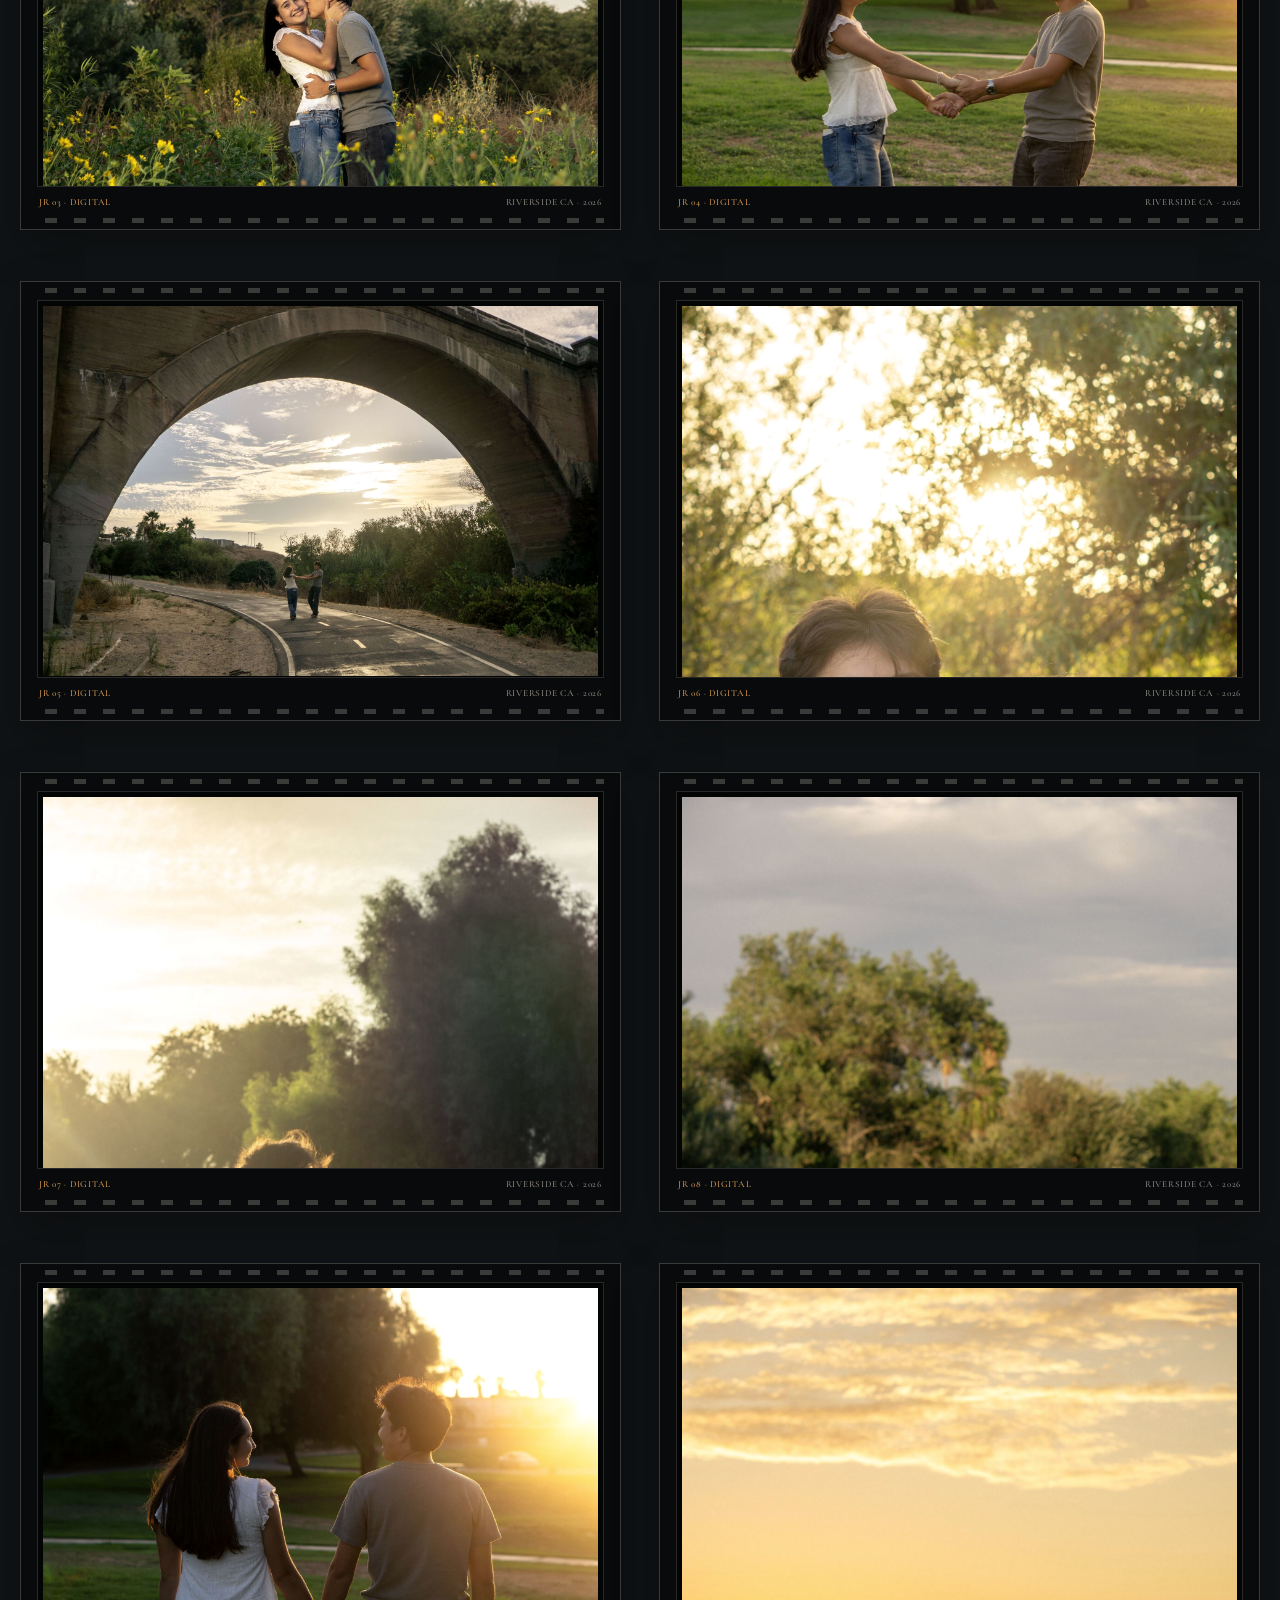
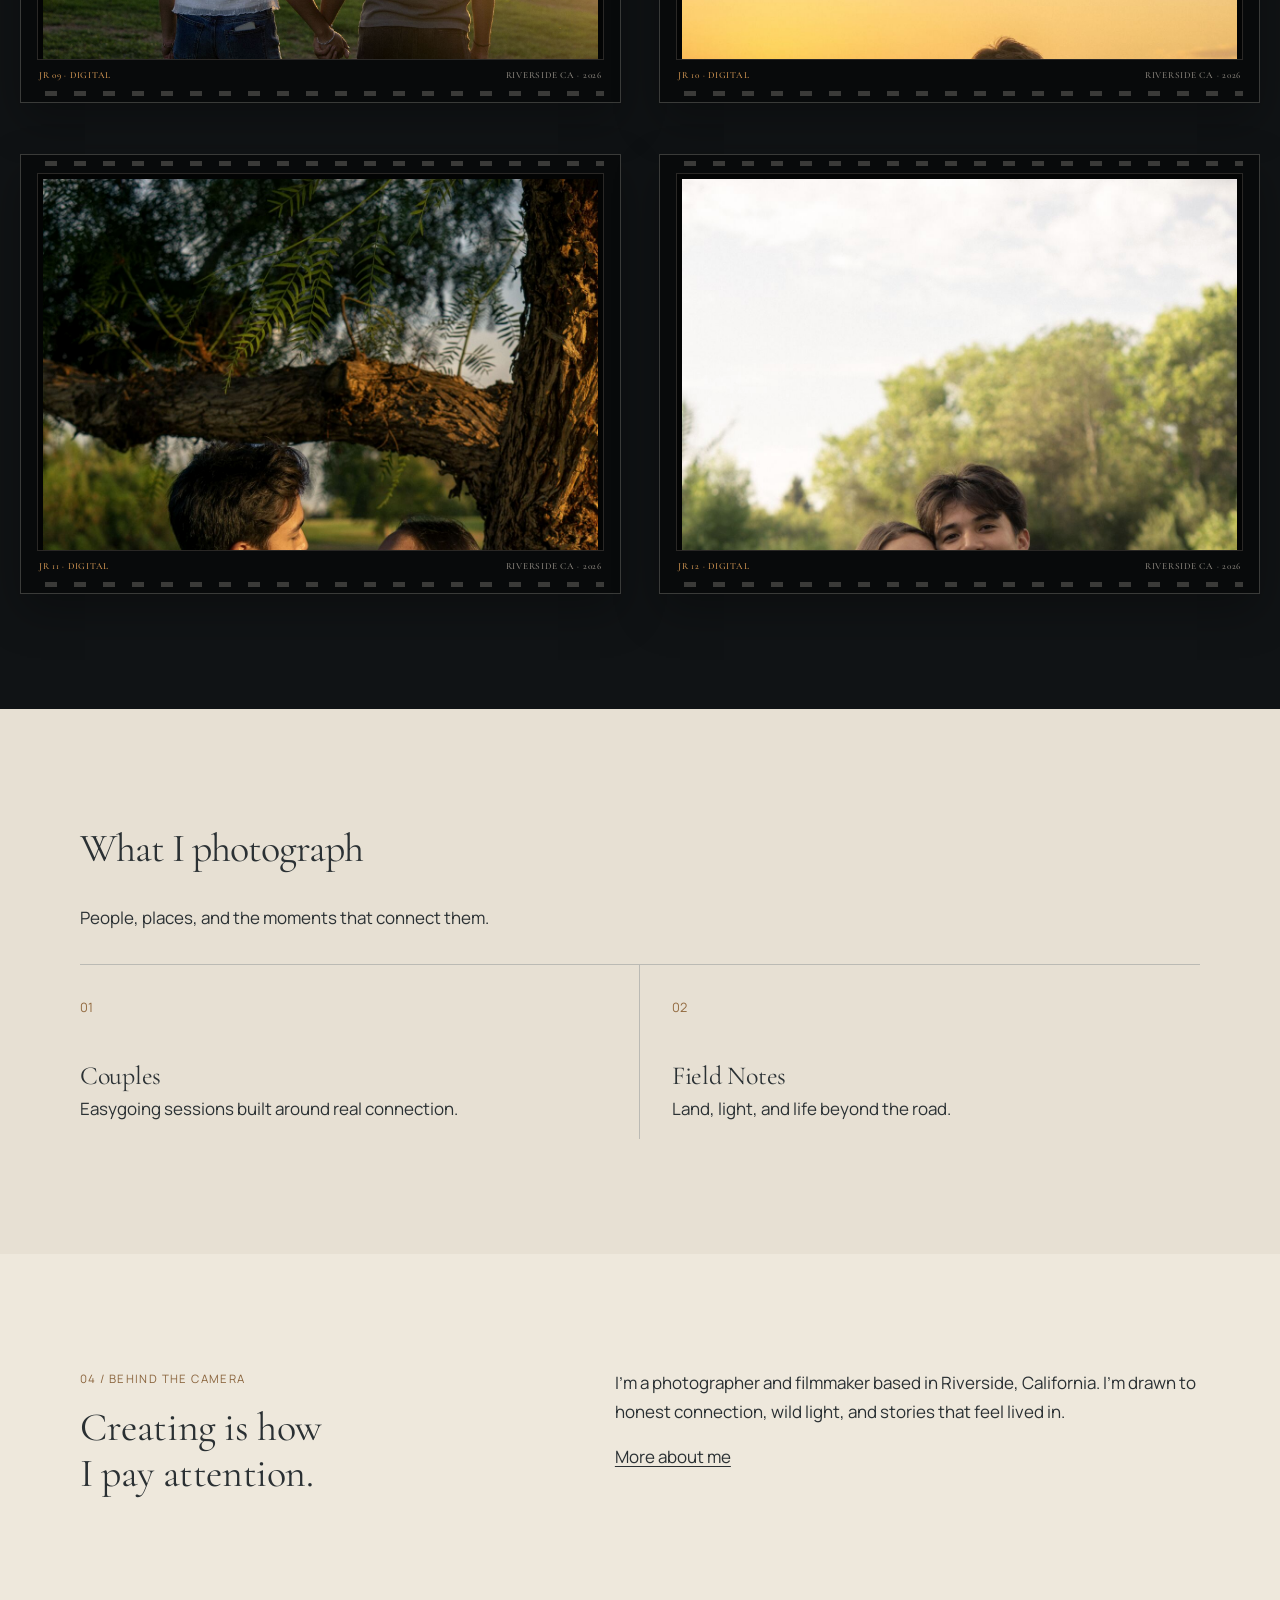
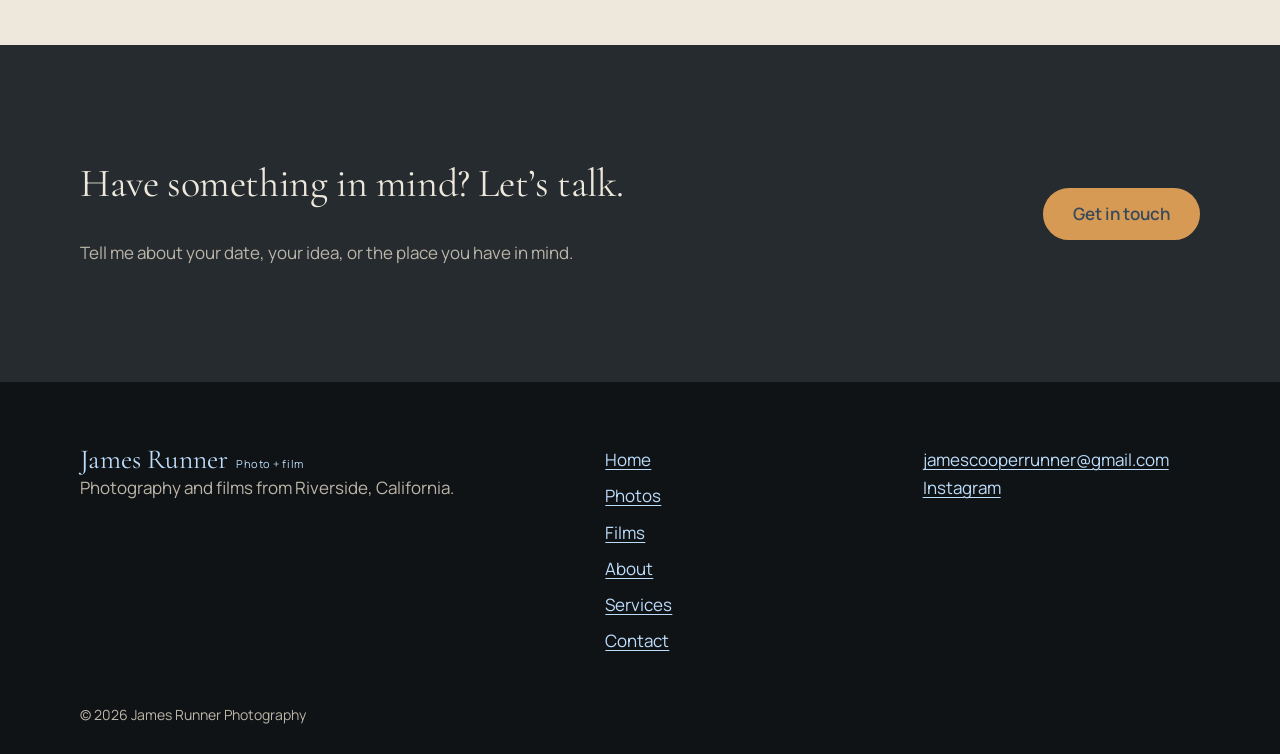
==== commit 374d0ce1: "Fix lazy image fallback handling" ====
--- a/index.html
+++ b/index.html
@@ -9,7 +9,7 @@
   <meta property="og:image" content="https://jamesrunnerphotography.com/images/og-share.jpg"><meta property="og:url" content="https://jamesrunnerphotography.com/"><meta name="twitter:card" content="summary_large_image">
   <link rel="icon" href="favicon.svg"><link rel="preconnect" href="https://fonts.googleapis.com"><link rel="preconnect" href="https://fonts.gstatic.com" crossorigin>
   <link href="https://fonts.googleapis.com/css2?family=Cormorant+Garamond:wght@400;500&family=Manrope:wght@400;500;600&display=swap" rel="stylesheet">
-  <link rel="stylesheet" href="css/styles.css?v=20261123-17"><script src="js/main.js?v=20261123-17" defer></script>
+  <link rel="stylesheet" href="css/styles.css?v=20261123-17"><script src="js/main.js?v=20261123-20" defer></script>
   <script type="application/ld+json">{"@context":"https://schema.org","@type":"LocalBusiness","name":"James Runner Photography","url":"https://jamesrunnerphotography.com/","email":"jamescooperrunner@gmail.com","areaServed":"Riverside, California","sameAs":["https://www.instagram.com/jamesrunner.photography/"]}</script>
 </head>
 <body class="home-page scope-home darkroom-home">
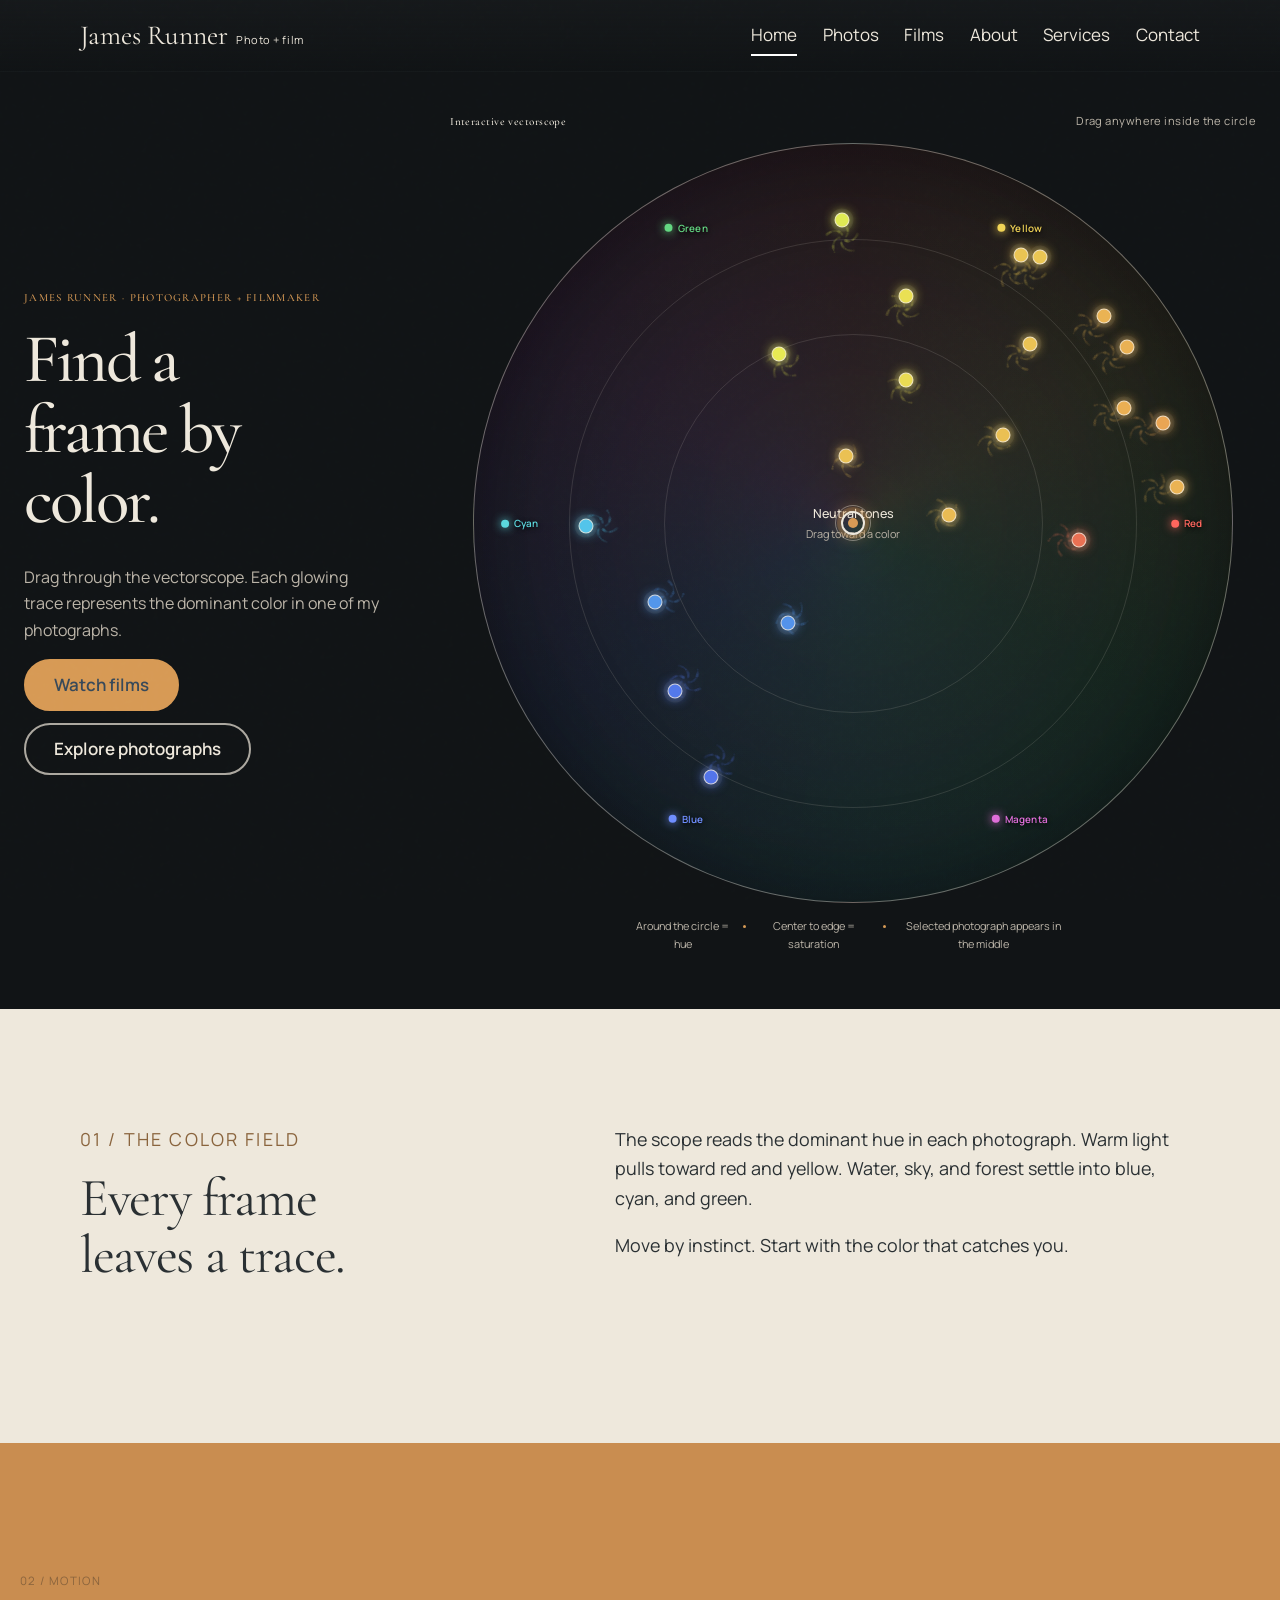
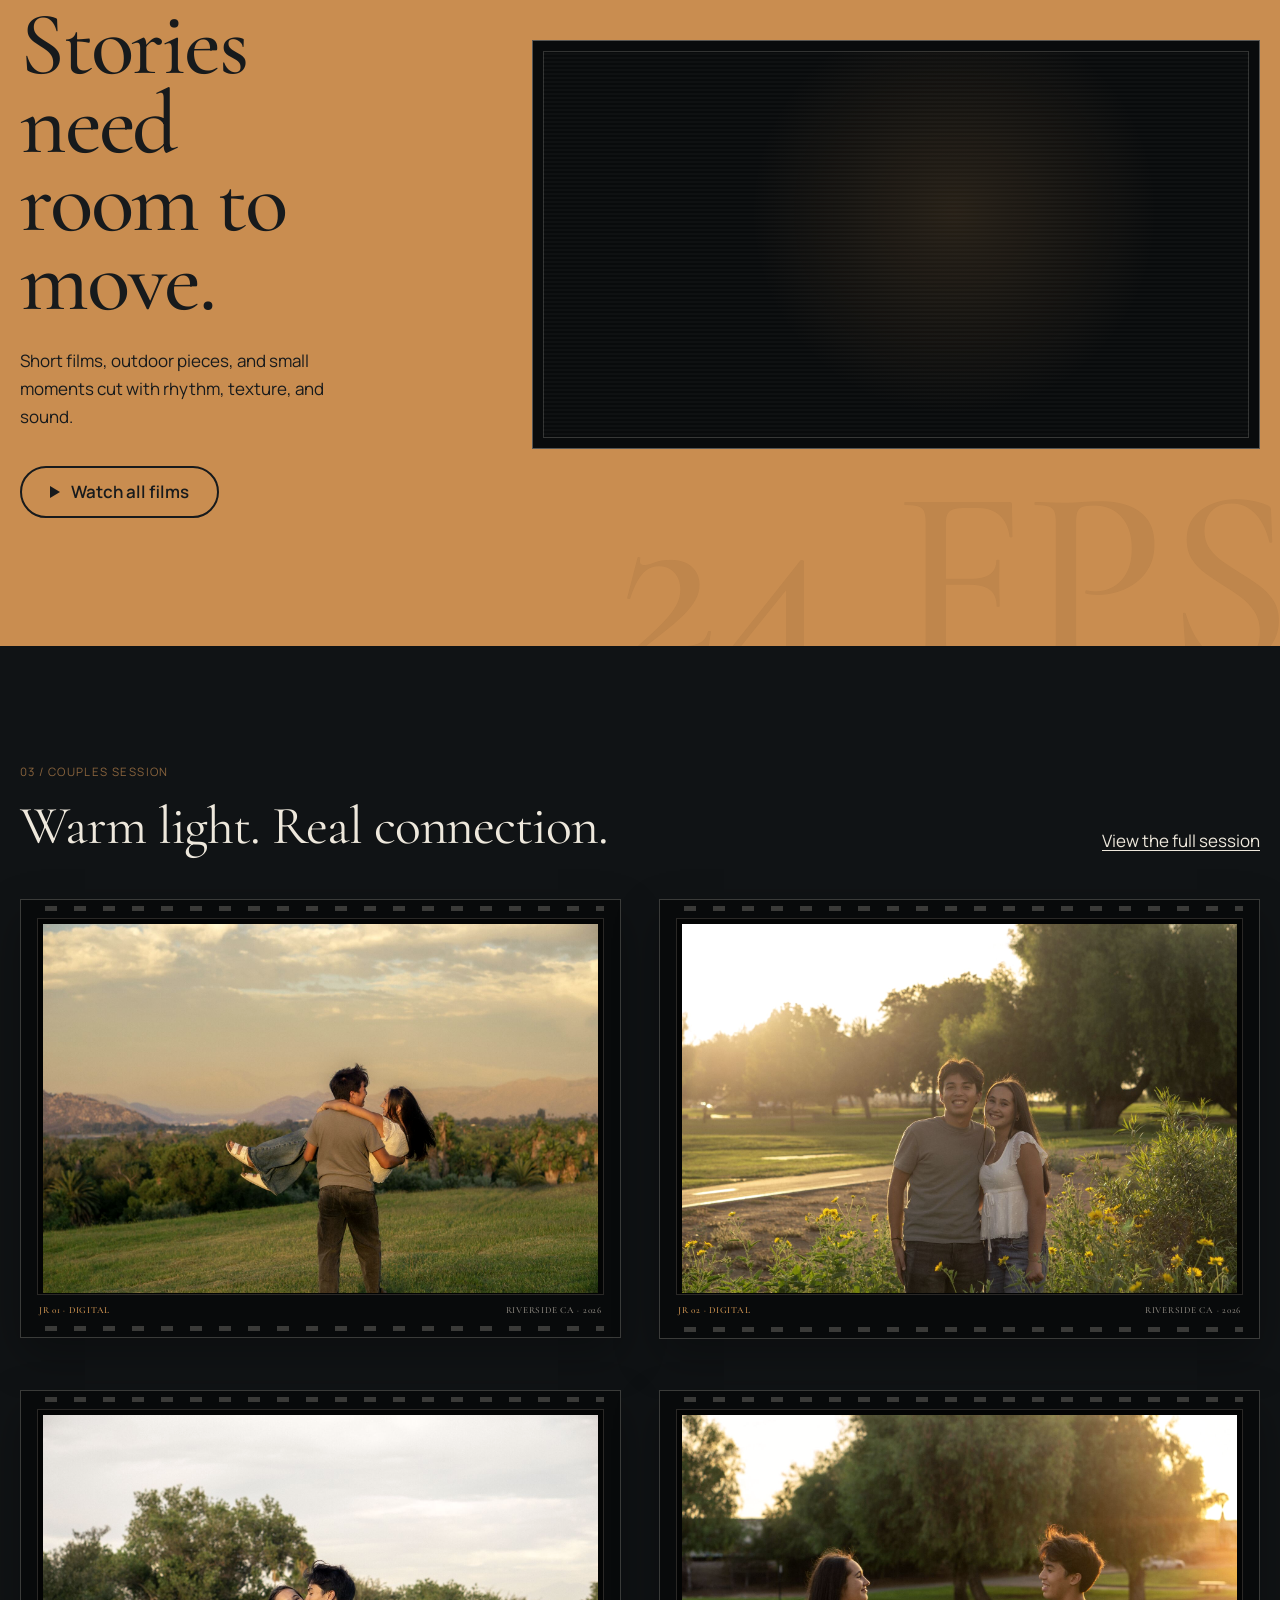
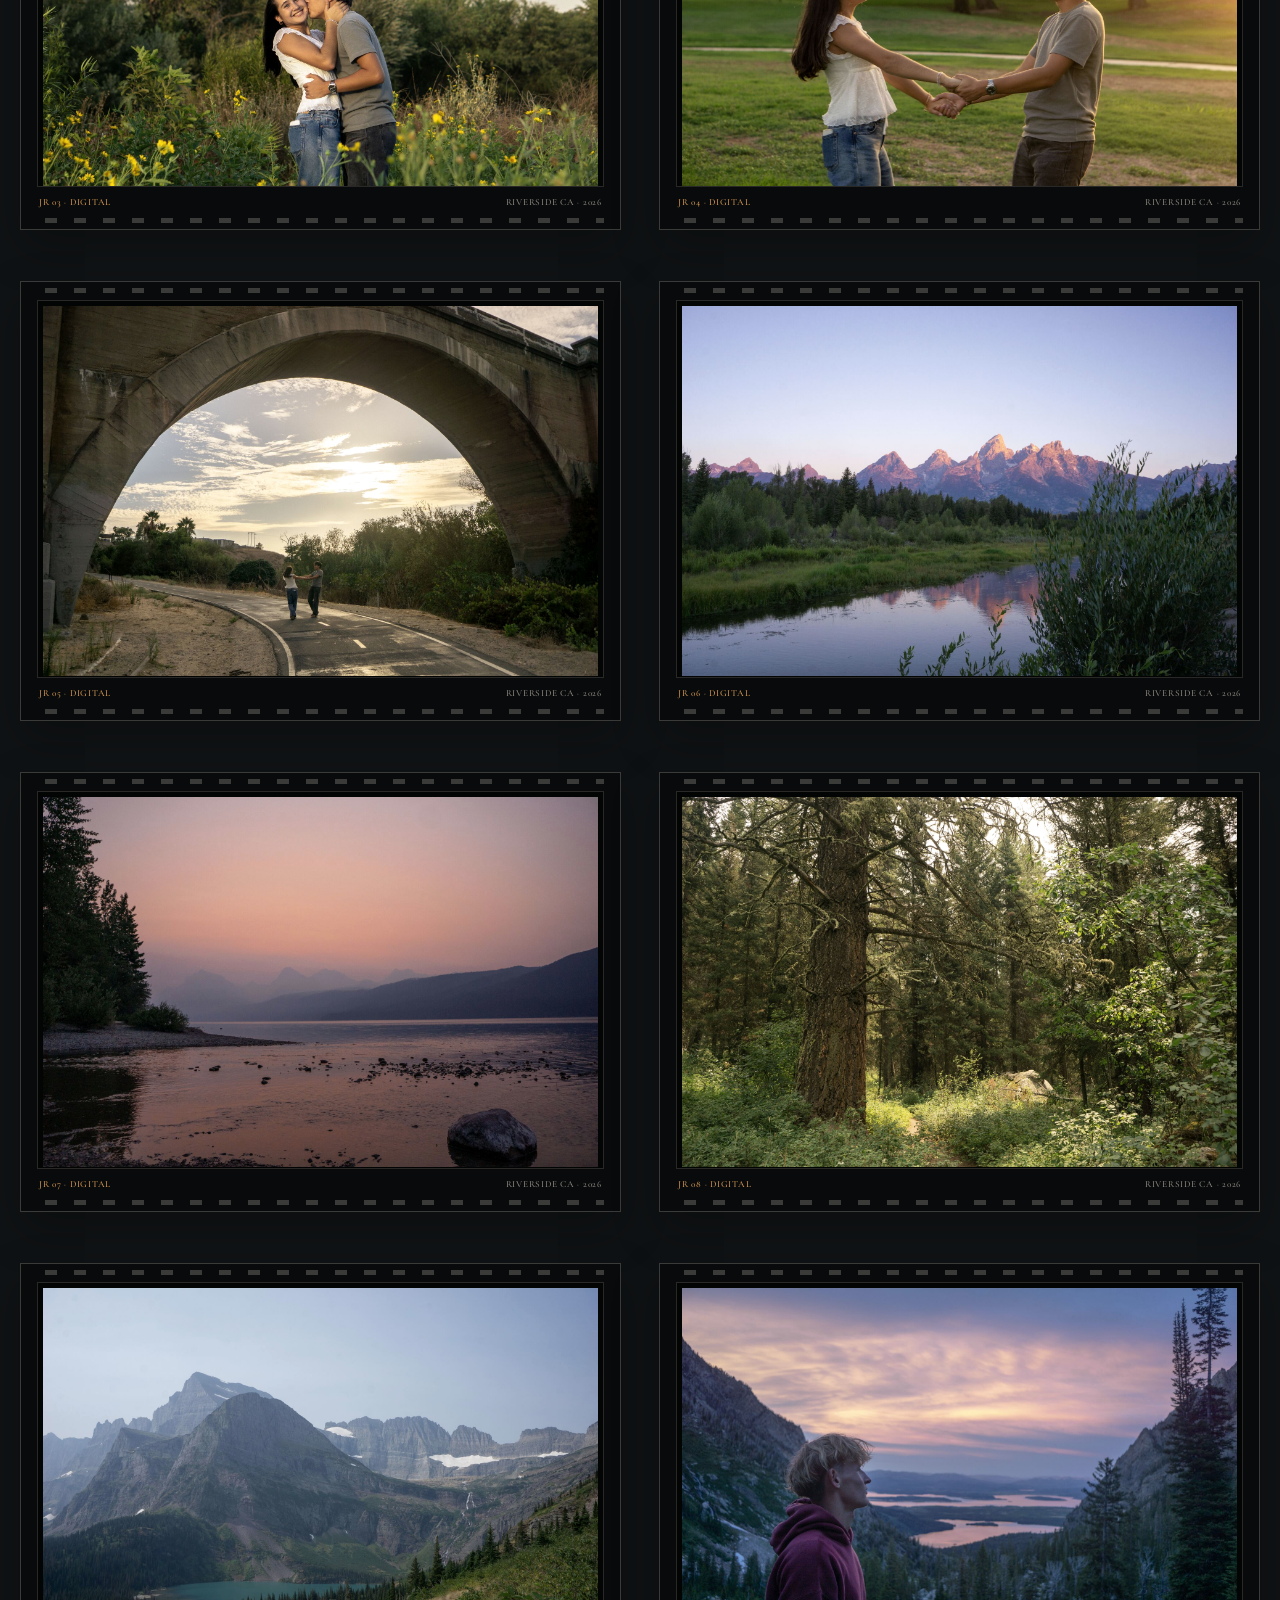
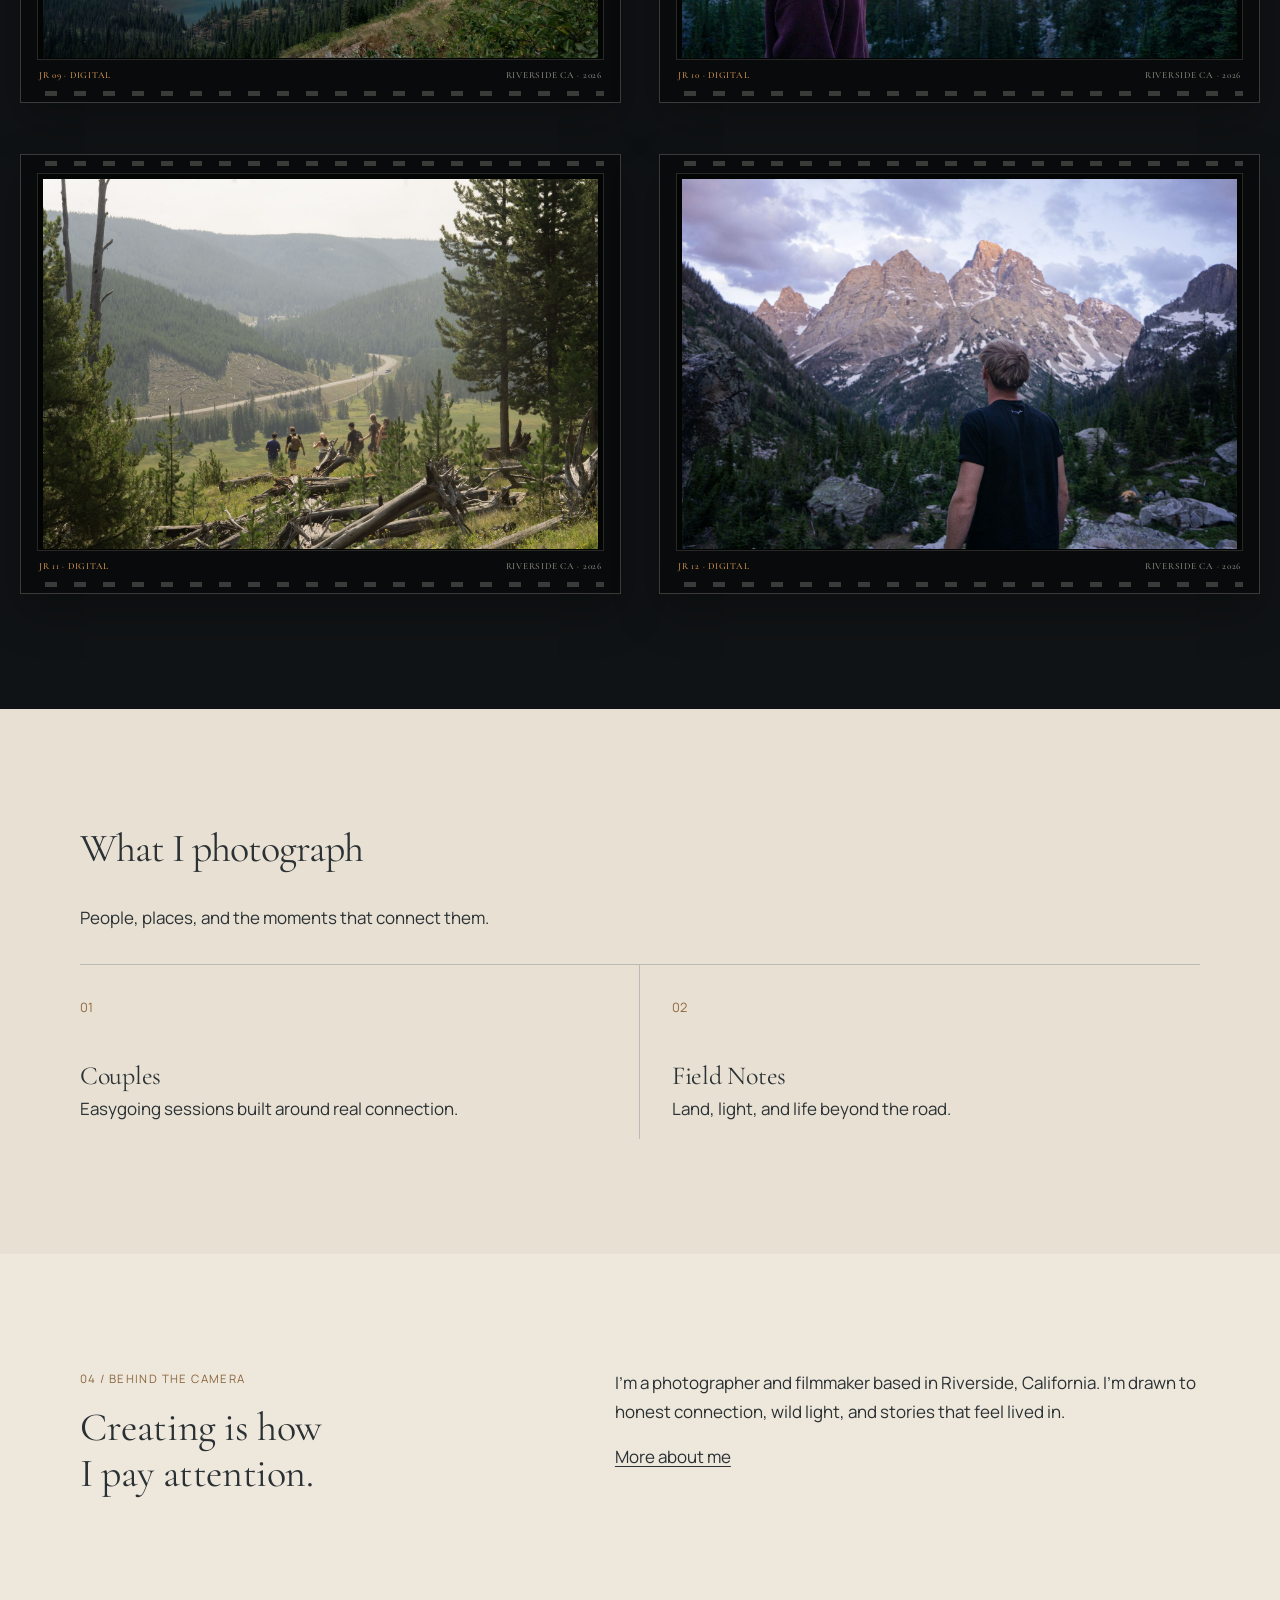
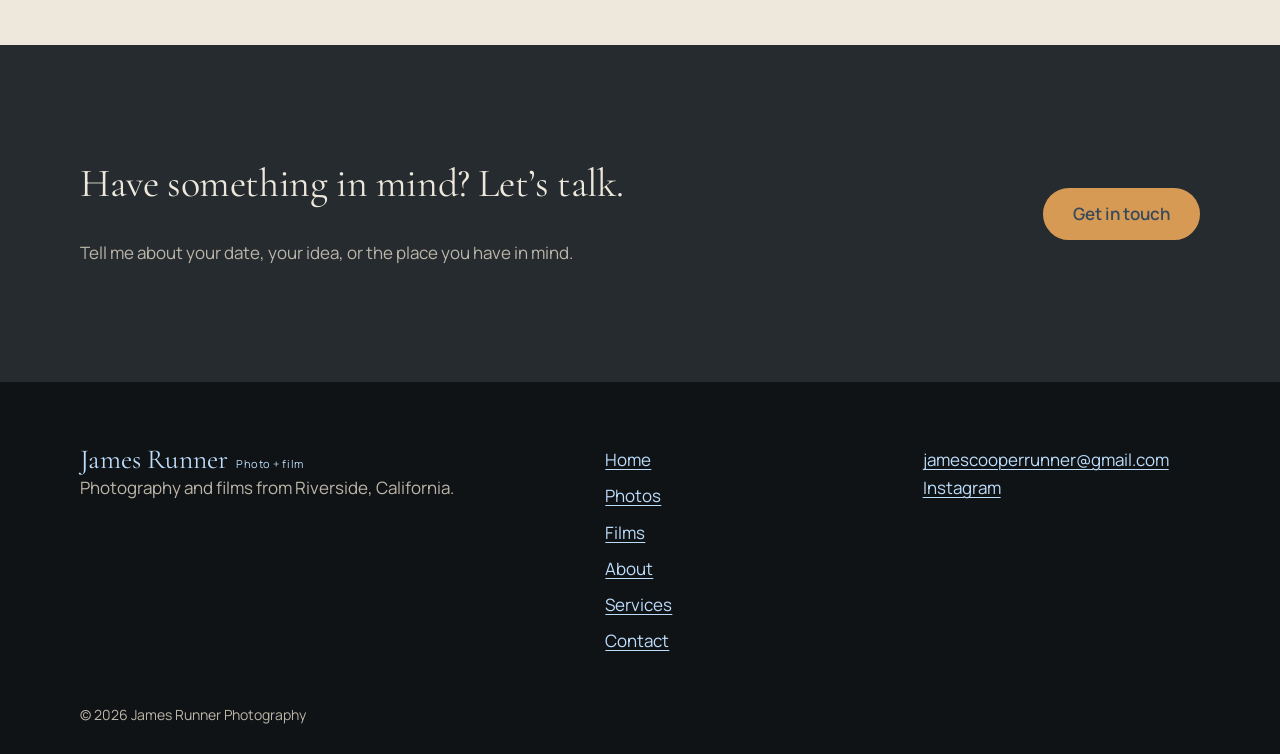
==== commit 913a2ede: "Center gallery photos and use wide homepage frames" ====
--- a/index.html
+++ b/index.html
@@ -9,7 +9,7 @@
   <meta property="og:image" content="https://jamesrunnerphotography.com/images/og-share.jpg"><meta property="og:url" content="https://jamesrunnerphotography.com/"><meta name="twitter:card" content="summary_large_image">
   <link rel="icon" href="favicon.svg"><link rel="preconnect" href="https://fonts.googleapis.com"><link rel="preconnect" href="https://fonts.gstatic.com" crossorigin>
   <link href="https://fonts.googleapis.com/css2?family=Cormorant+Garamond:wght@400;500&family=Manrope:wght@400;500;600&display=swap" rel="stylesheet">
-  <link rel="stylesheet" href="css/styles.css?v=20261123-17"><script src="js/main.js?v=20261123-20" defer></script>
+  <link rel="stylesheet" href="css/styles.css?v=20261123-24"><script src="js/main.js?v=20261123-24" defer></script>
   <script type="application/ld+json">{"@context":"https://schema.org","@type":"LocalBusiness","name":"James Runner Photography","url":"https://jamesrunnerphotography.com/","email":"jamescooperrunner@gmail.com","areaServed":"Riverside, California","sameAs":["https://www.instagram.com/jamesrunner.photography/"]}</script>
 </head>
 <body class="home-page scope-home darkroom-home">
--- a/css/styles.css
+++ b/css/styles.css
@@ -110,6 +110,7 @@
 .about-portrait img{object-position:45% center}
 @media(max-width:900px) and (min-width:721px){.photos-page .masonry{grid-template-columns:repeat(2,minmax(0,1fr))}.photos-page .proof-frame:last-child:nth-child(odd){grid-column:1/-1;width:calc(50% - 9px);justify-self:center}}
 @media(max-width:720px){.photos-page .masonry{grid-template-columns:1fr}.photos-page .proof-frame:nth-child(n){transform:none}}
+.photo-slot{margin:0}
 
 
 
